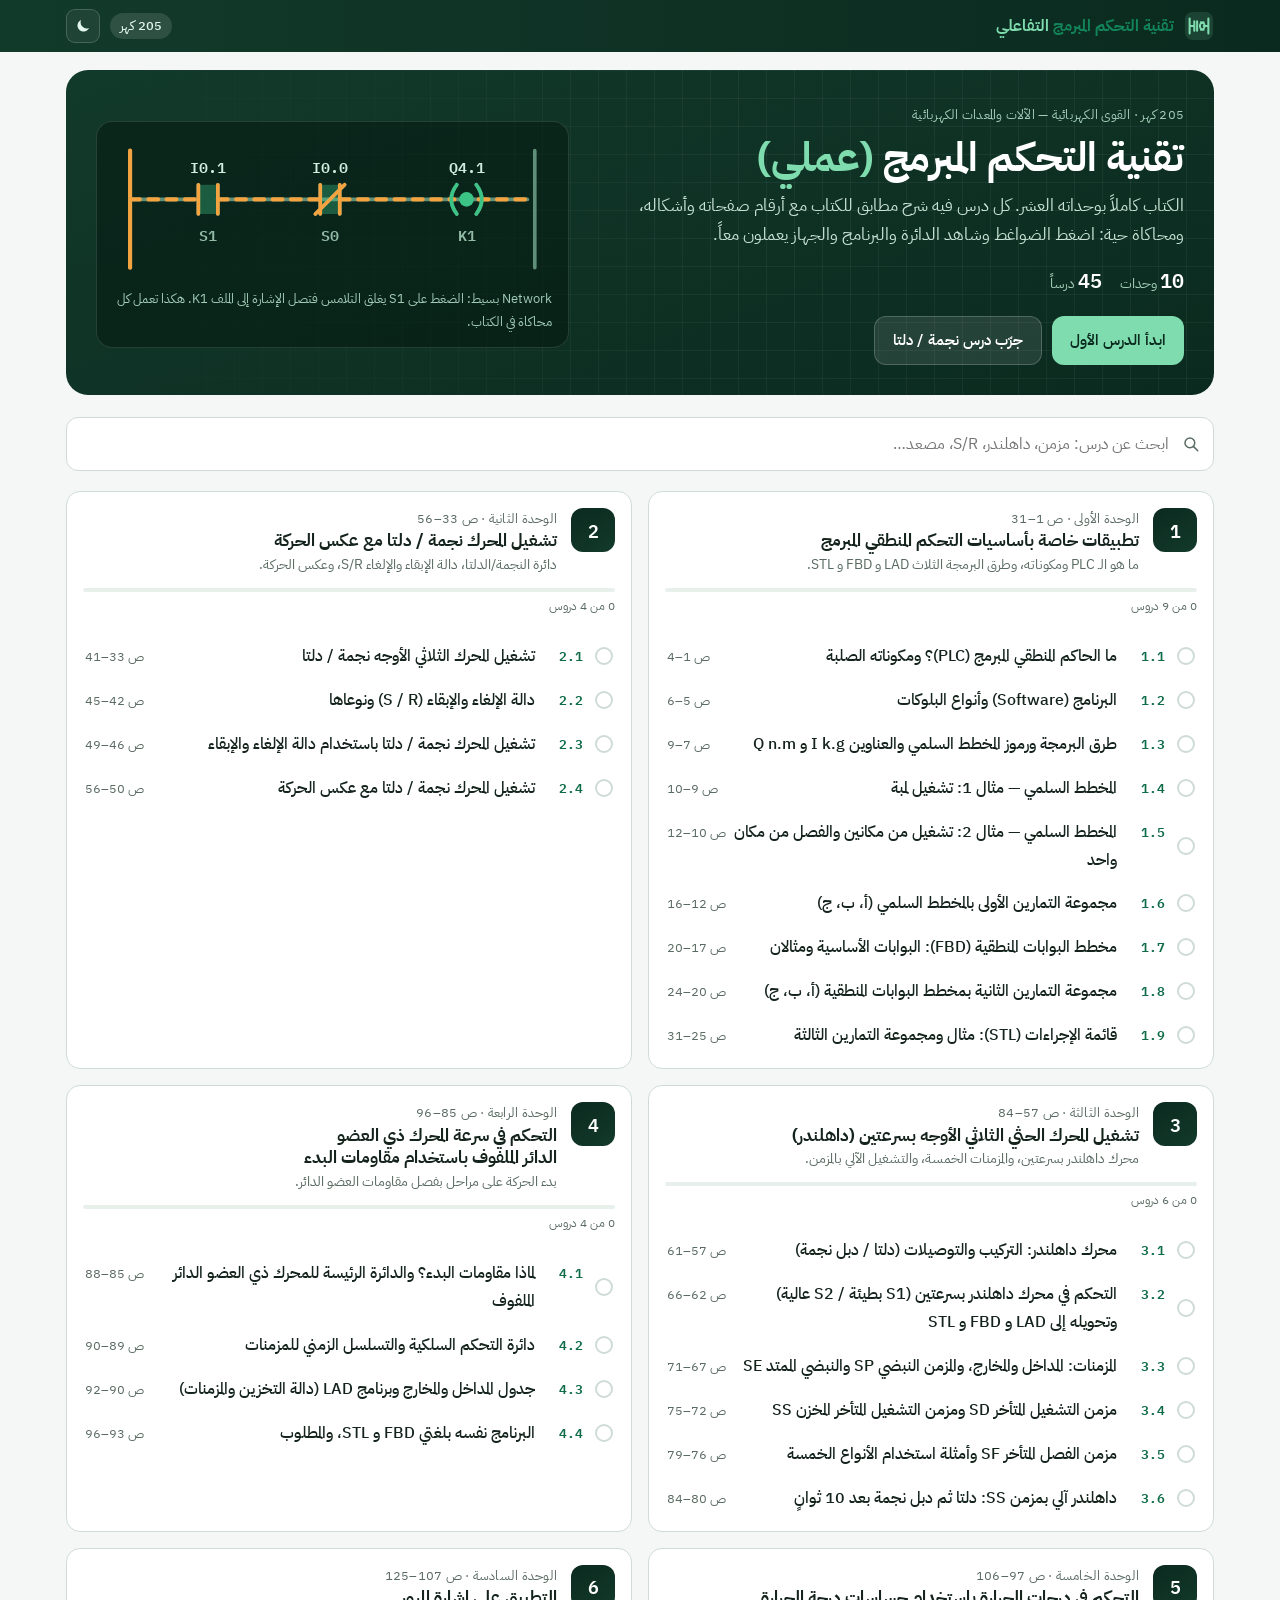
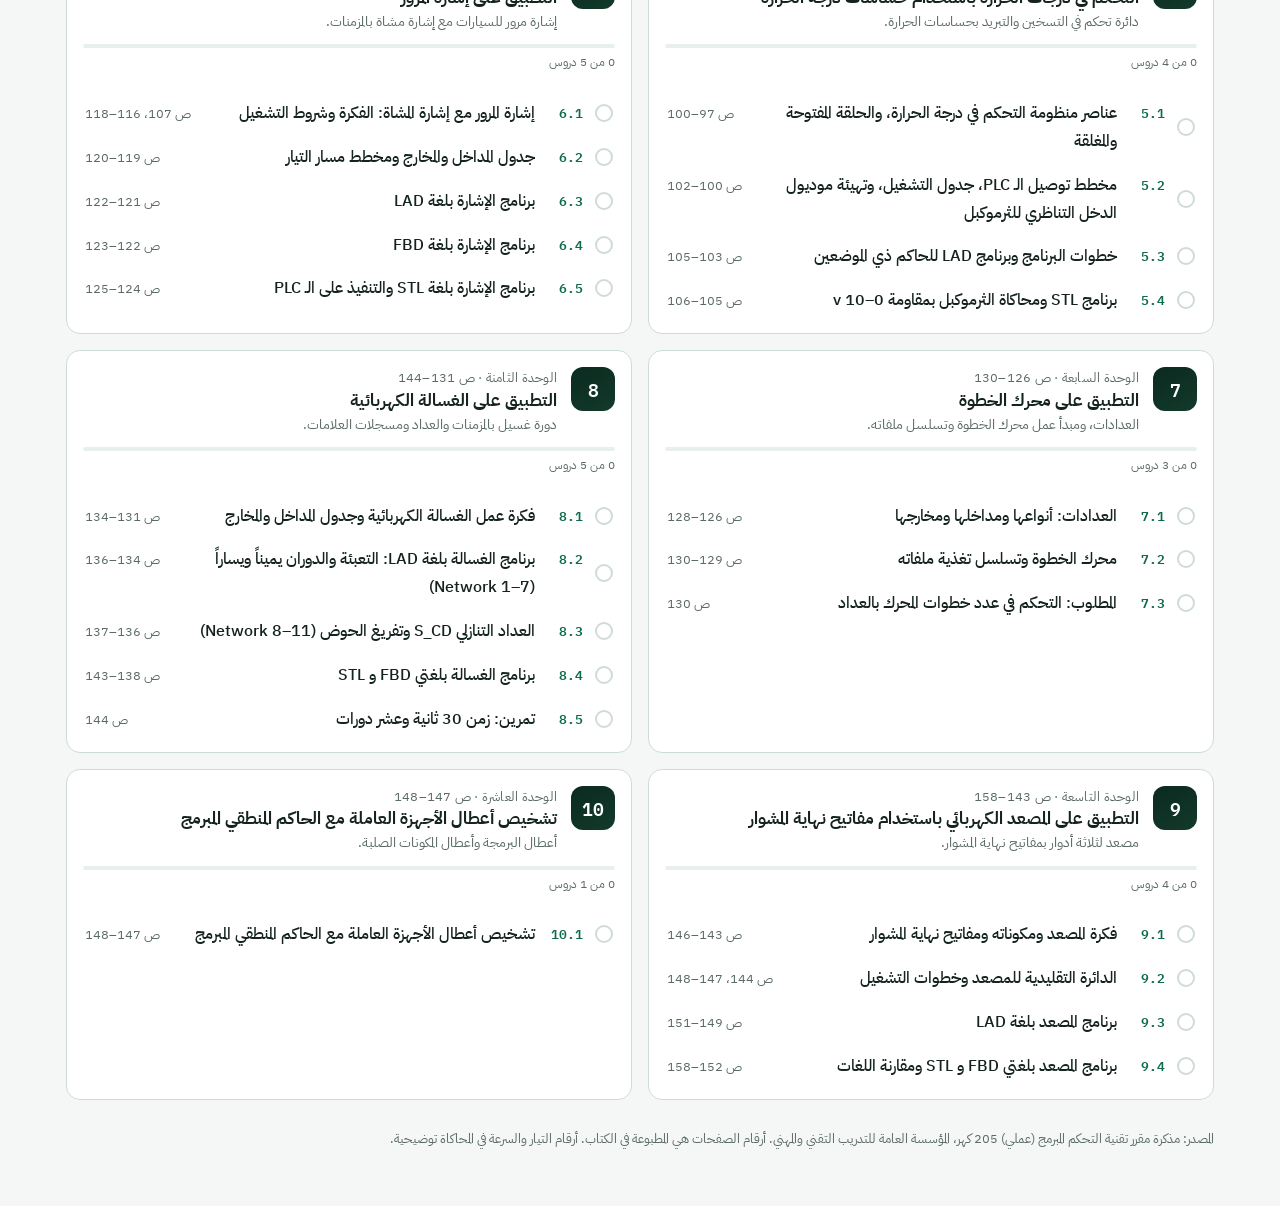
==== index.html @ 44cea525 "الكتاب التفاعلي لمقرر تقنية التحكم المبرمج 205 كهر Co-Authored-By: Claude Opus 5.5 <noreply@anthropi" ====
<!DOCTYPE html>
<html lang="ar" dir="rtl">
<head>
<meta charset="utf-8">
<meta name="viewport" content="width=device-width, initial-scale=1, viewport-fit=cover">
<title>التحكم المبرمج التفاعلي</title>
<meta name="theme-color" content="#123A2B">
<meta name="description" content="الكتاب التفاعلي لمقرر تقنية التحكم المبرمج (عملي) 205 كهر: شرح مطابق للكتاب ومحاكاة حية لكل درس.">
<meta name="apple-mobile-web-app-capable" content="yes">
<meta name="mobile-web-app-capable" content="yes">
<meta name="apple-mobile-web-app-status-bar-style" content="black-translucent">
<meta name="apple-mobile-web-app-title" content="التحكم المبرمج">
<link rel="manifest" href="manifest.webmanifest">
<link rel="icon" href="icons/icon-192.png">
<link rel="apple-touch-icon" href="icons/apple-touch-icon.png">
<link rel="stylesheet" href="fonts.css">
<style>
/* Layout: an interactive textbook — index of units, then lesson pages with tabs (theory / lab / program / quiz) */
:root{
  --bg:#f4f7f5; --surface:#ffffff; --surface-2:#e8f0ec; --fg:#14231c; --muted:#5a6b62; --line:#cfdcd5;
  --blue:#12855A; --blue-ink:#0d6b47; --blue-soft:#dcf1e6; --head:#123A2B;
  --live:#d9801a; --live-soft:#fbe8cf; --on:#1d9460; --on-soft:#d7f0e3; --stop:#c8372d; --stop-soft:#f8dcd9;
  --wire:#a6b5be; --ink-dim:#c3ced5; --lamp-off:#dfe5e9;
  --font:"IBM Plex Sans Arabic",system-ui,"Segoe UI",Tahoma,sans-serif;
  --mono:"IBM Plex Mono",ui-monospace,Consolas,monospace;
}
@media (prefers-color-scheme: dark){:root:not([data-theme="light"]){
  --bg:#0c1511; --surface:#132019; --surface-2:#1a2b22; --fg:#e2ede7; --muted:#92a99c; --line:#283d32;
  --blue:#3dbb83; --blue-ink:#8adfb7; --blue-soft:#143528; --head:#173f2f;
  --live:#f3a33f; --live-soft:#3d2c14; --on:#3cc486; --on-soft:#143527; --stop:#f0645a; --stop-soft:#3e1d1b;
  --wire:#4c616d; --ink-dim:#33464f; --lamp-off:#2a3a43; color-scheme:dark}}
:root[data-theme="dark"]{
  --bg:#0c1511; --surface:#132019; --surface-2:#1a2b22; --fg:#e2ede7; --muted:#92a99c; --line:#283d32;
  --blue:#3dbb83; --blue-ink:#8adfb7; --blue-soft:#143528; --head:#173f2f;
  --live:#f3a33f; --live-soft:#3d2c14; --on:#3cc486; --on-soft:#143527; --stop:#f0645a; --stop-soft:#3e1d1b;
  --wire:#4c616d; --ink-dim:#33464f; --lamp-off:#2a3a43; color-scheme:dark}
*{box-sizing:border-box}
html,body{margin:0}
body{background:var(--bg);color:var(--fg);font-family:var(--font);font-size:15.5px;line-height:1.8;direction:rtl;
  padding-top:env(safe-area-inset-top,0px);padding-bottom:env(safe-area-inset-bottom,0px)}
body::before{content:"";position:fixed;inset:0 0 auto;height:env(safe-area-inset-top,0px);z-index:40;background:var(--surface)}
a{color:var(--blue-ink)}
.mono,code{font-family:var(--mono);font-size:.92em;direction:ltr;unicode-bidi:isolate}
.ltr{direction:ltr;unicode-bidi:isolate;display:inline-block}
h1,h2,h3{text-wrap:balance;line-height:1.35;margin:0}
p{margin:0}
.topbar{background:var(--surface);border-bottom:1px solid var(--line)}
.topbar .in{max-width:1180px;margin:0 auto;padding:10px max(16px,env(safe-area-inset-right,0px)) 10px max(16px,env(safe-area-inset-left,0px));display:flex;align-items:center;justify-content:space-between;gap:12px}
.brand{font-weight:700;text-decoration:none;color:var(--fg);font-size:16px}
.brand span{color:var(--blue)}
.topbar .tag{font-size:12.5px;padding:2px 10px;border-radius:999px;background:var(--blue-soft);color:var(--blue-ink);font-weight:500}
#view{max-width:1180px;margin:0 auto;padding-block:18px 56px;padding-left:max(16px,env(safe-area-inset-left,0px));padding-right:max(16px,env(safe-area-inset-right,0px))}
.eyebrow{font-size:12.5px;color:var(--muted);letter-spacing:.02em}
.lead{font-size:16.5px;max-width:72ch;color:var(--muted);margin-top:6px}
.src{font-size:12.5px;color:var(--muted);margin-top:28px}

/* home */
.home-hero{padding-block:18px 8px}
.home-hero h1{font-size:clamp(26px,4vw,40px);font-weight:700;margin-top:4px}
.home-hero h1 span{color:var(--blue)}
.home-stats{display:flex;gap:18px;margin-top:12px;color:var(--muted);font-size:14px}
.home-stats b{font-family:var(--mono);font-size:20px;color:var(--fg)}
.units{display:grid;grid-template-columns:repeat(2,minmax(0,1fr));gap:16px;margin-top:20px}
@media (max-width:860px){.units{grid-template-columns:1fr}}
.unit{background:var(--surface);border:1px solid var(--line);border-radius:14px;padding:16px;min-width:0}
.unit header{display:flex;gap:14px;align-items:flex-start}
.unum{flex:none;width:42px;height:42px;border-radius:10px;background:var(--head);color:#fff;display:grid;place-items:center;font-family:var(--mono);font-weight:600;font-size:18px}
.unit h2{font-size:17px}
.unit header p{font-size:13.5px;color:var(--muted)}
.lessons{list-style:none;margin:12px 0 0;padding:0;display:flex;flex-direction:column;gap:2px}
.lessons a{display:grid;grid-template-columns:46px 1fr auto;gap:8px;align-items:baseline;padding:7px 10px;border-radius:9px;text-decoration:none;color:var(--fg)}
.lessons a:hover,.lessons a:focus-visible{background:var(--blue-soft);outline:none}
.lessons .ln{font-family:var(--mono);font-size:13px;color:var(--blue-ink);font-weight:600}
.lessons .lt{font-weight:500}
.lessons .lp{font-size:12.5px;color:var(--muted);white-space:nowrap}

/* lesson */
.crumbs{font-size:13px;color:var(--muted)}
.crumbs a{text-decoration:none}
.lesson-head{margin-top:6px}
.lesson-head h1{font-size:clamp(22px,3vw,30px);font-weight:700}
.ltabs{position:sticky;top:env(safe-area-inset-top,0px);z-index:20;background:var(--bg);border-bottom:1px solid var(--line);display:flex;gap:4px;overflow-x:auto;scrollbar-width:none;margin-top:14px}
.ltabs button{font:inherit;font-size:15px;font-weight:600;color:var(--muted);background:none;border:0;border-bottom:3px solid transparent;padding:10px 12px 8px;cursor:pointer;white-space:nowrap}
.ltabs button[aria-selected="true"]{color:var(--blue-ink);border-bottom-color:var(--blue)}
.ltabs button:focus-visible{outline:2px solid var(--blue);outline-offset:-2px}
.ltabs .n{display:inline-grid;place-items:center;width:20px;height:20px;border-radius:50%;background:var(--surface-2);font-size:12px;margin-inline-end:6px}
.ltabs button[aria-selected="true"] .n{background:var(--blue);color:#fff}
#tab-body{padding-top:16px}
.pager{display:grid;grid-template-columns:1fr 1fr;gap:12px;margin-top:28px}
.pg{display:block;border:1px solid var(--line);border-radius:12px;padding:10px 14px;text-decoration:none;color:var(--fg);background:var(--surface);font-weight:600;font-size:14.5px}
.pg small{display:block;color:var(--muted);font-weight:400;font-size:12px}
.pg.next{text-align:left}

/* theory */
.theory{max-width:900px}
.th{font-size:19px;margin-top:22px;margin-bottom:6px}
.ref{font-size:12px;font-weight:600;color:var(--blue-ink);background:var(--blue-soft);padding:1px 8px;border-radius:999px;white-space:nowrap;vertical-align:middle;font-family:var(--font)}
.prose{max-width:72ch}
.prose p{margin-top:8px}
.prose ul,.prose ol{margin:8px 0;padding-inline-start:22px}
.prose li{margin:3px 0}
.fig{margin:14px 0;background:var(--surface);border:1px solid var(--line);border-radius:12px;padding:12px}
.fig figcaption{font-size:13.5px;color:var(--muted);margin-top:8px}
.fig figcaption b{color:var(--fg)}
.widget{margin:14px 0}
.callout{border-inline-start:4px solid var(--blue);background:var(--blue-soft);padding:10px 14px;border-radius:8px;font-size:14.5px;margin-top:12px}
.callout.err{border-inline-start-color:var(--live);background:var(--live-soft)}

/* strip */
.strip{position:sticky;top:calc(env(safe-area-inset-top,0px) + 47px);z-index:15;background:color-mix(in srgb,var(--bg) 90%,transparent);backdrop-filter:blur(8px);border-bottom:1px solid var(--line);margin-inline:-4px}
.wrap-in{display:flex;flex-wrap:wrap;align-items:center;gap:10px 18px;padding:10px 4px}
.pbs{display:flex;gap:10px;align-items:flex-start;flex-wrap:wrap}
.pb{display:flex;flex-direction:column;align-items:center;gap:3px;background:none;border:0;padding:0;font:inherit;cursor:pointer;color:var(--fg);touch-action:none;user-select:none;-webkit-user-select:none}
.pb .cap{width:46px;height:46px;border-radius:50%;display:grid;place-items:center;font-family:var(--mono);font-weight:600;font-size:12.5px;color:#fff;
  box-shadow:0 0 0 4px var(--surface-2),0 0 0 5px var(--line),0 4px 0 rgba(0,0,0,.25);transition:transform .06s,box-shadow .06s}
.pb.red .cap{background:#c8372d}.pb.green .cap{background:#1d8a57}.pb.black .cap{background:#2a3439}.pb.blue .cap{background:#12855A}.pb.yellow .cap{background:#c99512}
.pb.down .cap{transform:translateY(3px);box-shadow:0 0 0 4px var(--surface-2),0 0 0 5px var(--line),0 1px 0 rgba(0,0,0,.25)}
.pb small{font-size:11.5px;color:var(--muted);line-height:1.3;white-space:nowrap}
.pb:focus-visible .cap{outline:3px solid var(--blue);outline-offset:4px}
.sw{display:flex;flex-direction:column;align-items:center;gap:2px;background:none;border:0;font:inherit;cursor:pointer;color:var(--fg);padding:0}
.sw .knob{width:44px;height:24px;border-radius:999px;background:var(--ink-dim);position:relative;transition:background .15s}
.sw .knob::after{content:"";position:absolute;top:3px;right:3px;width:18px;height:18px;border-radius:50%;background:#fff;transition:right .15s}
.sw[aria-pressed="true"] .knob{background:var(--on)}
.sw[aria-pressed="true"] .knob::after{right:23px}
.sw b{font-family:var(--mono);font-size:12px}.sw small{font-size:11px;color:var(--muted);white-space:nowrap}
.btn{font:inherit;font-size:13px;font-weight:600;border-radius:8px;border:1px solid var(--line);background:var(--surface);color:var(--fg);padding:5px 12px;cursor:pointer}
.btn:hover{border-color:var(--blue)}
.btn:focus-visible,.sw:focus-visible{outline:2px solid var(--blue);outline-offset:2px}
.btn.warn{color:var(--stop);border-color:color-mix(in srgb,var(--stop) 45%,var(--line))}
.btn.warn[aria-pressed="true"]{background:var(--stop-soft)}
.btn.primary{background:var(--blue);border-color:var(--blue);color:#fff}
.lamps{display:flex;gap:10px;flex-wrap:wrap}
.lamp{display:flex;flex-direction:column;align-items:center;font-size:11px;color:var(--muted);gap:1px;line-height:1.25}
.lamp i{width:18px;height:18px;border-radius:50%;background:var(--ink-dim);border:2px solid var(--line)}
.lamp.on i{background:var(--on);border-color:var(--on);box-shadow:0 0 10px var(--on)}
.lamp b{font-family:var(--mono);font-size:12px;color:var(--fg)}
.reads{display:flex;gap:16px;flex-wrap:wrap;margin-inline-start:auto}
.read{display:flex;flex-direction:column;line-height:1.25}
.read span{font-size:11.5px;color:var(--muted)}
.read b{font-family:var(--mono);font-size:16px;font-variant-numeric:tabular-nums;direction:ltr;unicode-bidi:isolate}
.mode-chip{font-style:normal;font-size:13px;font-weight:700;padding:2px 10px;border-radius:999px;background:var(--surface-2);color:var(--muted)}
.mode-chip.star,.mode-chip.slow,.mode-chip.warn{background:var(--live-soft);color:var(--live)}
.mode-chip.delta,.mode-chip.run,.mode-chip.fast{background:var(--on-soft);color:var(--on)}
.mode-chip.trip,.mode-chip.rev{background:var(--stop-soft);color:var(--stop)}

/* panels */
.grid{display:grid;gap:16px;grid-template-columns:repeat(12,minmax(0,1fr));margin-top:4px}
.panel{background:var(--surface);border:1px solid var(--line);border-radius:14px;padding:16px;min-width:0}
.panel h2{font-size:17px;font-weight:700;display:flex;align-items:baseline;gap:10px;flex-wrap:wrap}
.panel h2 small{font-size:12.5px;font-weight:500;color:var(--muted)}
h3.sm{font-size:15px;margin-top:12px}
.sub{color:var(--muted);font-size:14px;margin-top:2px}
.c12{grid-column:span 12}.c7{grid-column:span 7}.c5{grid-column:span 5}.c6{grid-column:span 6}.c8{grid-column:span 8}.c4{grid-column:span 4}
@media (max-width:900px){.c7,.c5,.c6,.c8,.c4{grid-column:span 12}}
.svgbox{overflow-x:auto;margin-top:10px;direction:ltr}
.svgbox svg{display:block;width:100%;height:auto}
.svgbox.fixed svg{min-width:560px}
.ctrlbox svg{max-width:720px;margin-inline:auto}
.legend{display:flex;gap:14px;flex-wrap:wrap;font-size:12.5px;color:var(--muted);margin-top:8px}
.legend i{display:inline-block;width:18px;height:3px;border-radius:2px;vertical-align:middle;margin-inline-end:5px}
.variant{display:flex;flex-wrap:wrap;gap:8px 12px;align-items:center;margin-bottom:12px}
.variant>span{font-weight:600;font-size:14px}
.variant .callout{flex-basis:100%;margin-top:0}
.variant .sub{flex-basis:100%}

/* svg */
.w{stroke:var(--wire);stroke-width:2;fill:none;stroke-linecap:round;stroke-linejoin:round}
.w.live{stroke:var(--live);stroke-width:2.6}
.w.flow{stroke:var(--live);stroke-width:2.8;stroke-dasharray:7 6;animation:flow .6s linear infinite}
@keyframes flow{to{stroke-dashoffset:-13}}
@media (prefers-reduced-motion:reduce){.w.flow{animation:none}}
.sym{stroke:var(--fg);stroke-width:2;fill:none;stroke-linecap:round}
.sym.dim{stroke:var(--wire)}
.sym.hot{stroke:var(--live)}
.txt{fill:var(--fg);font-family:var(--mono);font-size:12px;font-weight:600;direction:ltr;unicode-bidi:bidi-override}
.txt.m{fill:var(--muted);font-weight:500;font-size:11px}
.txt.b{fill:var(--blue-ink)}
.txt.ar{font-family:var(--font);unicode-bidi:normal;direction:rtl}
.dot{fill:var(--fg)}
.coil{fill:var(--surface);stroke:var(--fg);stroke-width:2}
.coil.on{fill:var(--on-soft);stroke:var(--on)}
.coil.lamp-on{fill:#ffd36b;stroke:#c99512}
.mech{stroke:var(--muted);stroke-width:1.2;stroke-dasharray:3 3;fill:none}
.stator-dot{fill:var(--wire)}
.lad-txt{direction:ltr;unicode-bidi:bidi-override;fill:var(--fg);font-family:var(--mono);font-size:12px;font-weight:600}
.lad-val{font-family:var(--mono);font-size:10px;font-weight:600;direction:ltr;unicode-bidi:bidi-override}
.cpass{fill:var(--on-soft)}
.fbox{fill:var(--surface-2);stroke:var(--fg);stroke-width:1.6}
svg{direction:ltr}

/* motor */
.motor-row{display:grid;grid-template-columns:150px minmax(0,1fr);gap:14px;align-items:center;margin-top:10px}
@media (max-width:480px){.motor-row{grid-template-columns:1fr}}
.nameplate{font-family:var(--mono);font-size:11px;border:1px solid var(--line);border-radius:6px;padding:6px 8px;color:var(--muted);line-height:1.6;direction:ltr;text-align:left;background:var(--surface-2);margin-top:6px}
.chart{position:relative;height:180px;margin-top:8px}
.chart canvas{position:absolute;inset:0;width:100%;height:100%}
.plant-view{margin-top:10px}

/* steps */
.steps{list-style:none;margin:10px 0 0;padding:0;display:flex;flex-direction:column;gap:6px}
.steps li{display:grid;grid-template-columns:26px minmax(0,1fr);gap:10px;padding:8px 10px;border-radius:10px;border:1px solid transparent;color:var(--muted)}
.steps li .k{width:24px;height:24px;border-radius:50%;display:grid;place-items:center;font-size:12px;font-weight:700;background:var(--surface-2);color:var(--muted)}
.steps li.done .k{background:var(--on);color:#fff}
.steps li.cur{border-color:var(--blue);background:var(--blue-soft);color:var(--fg)}
.steps li.cur .k{background:var(--blue);color:#fff}
.steps li h4{margin:0;font-size:14.5px;color:inherit}
.steps li p{font-size:13.8px;display:none;margin-top:2px}
.steps li.cur p{display:block}
.steps .act{margin-top:8px;display:flex;gap:8px;align-items:center;flex-wrap:wrap}
.hint{font-size:12.5px;color:var(--blue-ink);font-weight:600}

/* tables / misc */
.seg{display:inline-flex;border:1px solid var(--line);border-radius:10px;overflow:hidden}
.seg button{font:inherit;font-size:14px;font-weight:600;border:0;background:var(--surface);color:var(--muted);padding:6px 14px;cursor:pointer}
.seg button[aria-pressed="true"]{background:var(--blue);color:#fff}
.seg button:focus-visible{outline:2px solid var(--blue);outline-offset:-2px}
.tablebox{overflow-x:auto}
table.io,table.tt{width:100%;border-collapse:collapse;font-size:14px;margin-top:10px}
table.io th,table.tt th{background:var(--head);color:#fff;font-weight:600;text-align:right;padding:8px 10px}
table.io td,table.tt td{padding:7px 10px;border-bottom:1px solid var(--line)}
table.tt td,table.tt th{text-align:center}
table.io td.mono{text-align:left}
table.io tr.hi td{background:var(--live-soft)}
.bit{font-family:var(--mono);font-weight:600;display:inline-block;min-width:22px;text-align:center;border-radius:5px;padding:0 5px;background:var(--surface-2);color:var(--muted)}
.bit.one{background:var(--on);color:#fff}
.viewseg{display:flex;gap:8px;align-items:center;flex-wrap:wrap;justify-content:space-between}
.scan{display:flex;gap:6px;flex-wrap:wrap;margin-top:12px;direction:ltr}
.scan .ph{font-family:var(--mono);font-size:12px;font-weight:600;padding:4px 9px;border-radius:8px;background:var(--surface-2);color:var(--muted);border:1px solid var(--line)}
.scan .ph.cur{background:var(--blue);color:#fff;border-color:var(--blue)}
.scan .arr{color:var(--muted);align-self:center}
.scan .loop{font-family:var(--font);font-size:12px}
.net{border:1px solid var(--line);border-radius:12px;padding:12px 14px;margin-top:12px;background:var(--surface)}
.net.cur{border-color:var(--blue);box-shadow:0 0 0 2px var(--blue-soft)}
.net header{display:flex;justify-content:space-between;align-items:baseline;gap:10px;flex-wrap:wrap}
.net header h3{font-size:15px}
.net .read-as{font-size:14px;color:var(--muted);margin-top:4px}
.stl{font-family:var(--mono);font-size:13.5px;direction:ltr;text-align:left;margin-top:8px;border-collapse:collapse}
.stl td{padding:1px 14px 1px 0}
.stl td.r{color:var(--muted)}
.toggle{display:flex;align-items:center;gap:8px;font-size:13.5px;cursor:pointer;margin-top:14px}
.toggle input{width:18px;height:18px;accent-color:var(--blue)}
.quiz{display:flex;flex-direction:column;gap:14px;margin-top:14px}
.qtitle{font-size:20px}
.qq{background:var(--surface);border:1px solid var(--line);border-radius:14px;padding:14px 16px}
.qq h3{font-size:15.5px;font-weight:600}
.opts{display:grid;grid-template-columns:1fr 1fr;gap:8px;margin-top:10px}
@media (max-width:620px){.opts{grid-template-columns:1fr}}
.opt{font:inherit;font-size:14.5px;text-align:right;border:1px solid var(--line);background:var(--surface);color:var(--fg);border-radius:10px;padding:8px 12px;cursor:pointer}
.opt:hover:not(:disabled){border-color:var(--blue)}
.opt.right{background:var(--on-soft);border-color:var(--on)}
.opt.wrong{background:var(--stop-soft);border-color:var(--stop)}
.fb{margin-top:8px;font-size:14px;display:none}
.fb.show{display:block}
.fb b.ok{color:var(--on)}.fb b.no{color:var(--stop)}
.score{font-family:var(--mono);font-weight:600;font-size:15px;color:var(--blue-ink)}
.facts{display:grid;grid-template-columns:repeat(auto-fit,minmax(150px,1fr));gap:10px;margin-top:12px}
.fact{background:var(--surface-2);border-radius:10px;padding:8px 10px}
.fact span{font-size:12px;color:var(--muted);display:block}
.fact b{font-family:var(--mono);font-size:18px;direction:ltr;unicode-bidi:isolate;display:inline-block}
.cards{display:grid;grid-template-columns:repeat(auto-fit,minmax(220px,1fr));gap:12px;margin-top:12px}
.card{background:var(--surface);border:1px solid var(--line);border-radius:12px;padding:14px}
.card h3{font-size:15.5px;margin-bottom:4px}
.card p{font-size:14px;color:var(--muted)}

/* ===== visual refresh ===== */
:root{--hero1:#123A2B;--hero2:#0B2A1F;--accent2:#e7a33a}
:root[data-theme="dark"]{--hero1:#0d2a1f;--hero2:#071a13}
@media (prefers-color-scheme: dark){:root:not([data-theme="light"]){--hero1:#0d2a1f;--hero2:#071a13}}
body::before{background:var(--hero1)}
.topbar{background:linear-gradient(90deg,var(--hero1),var(--hero2));border-bottom:0;color:#fff;position:sticky;top:env(safe-area-inset-top,0px);z-index:30}
.topbar .in{padding-block:9px}
.brand{color:#fff;display:flex;align-items:center;gap:10px}
.brand em{font-style:normal;color:#7fdcae}
.logo{width:30px;height:30px;color:#7fdcae;flex:none}
.top-actions{display:flex;align-items:center;gap:10px}
.topbar .tag{background:rgba(255,255,255,.12);color:#e2f6ec}
.iconbtn{width:34px;height:34px;border-radius:9px;border:1px solid rgba(255,255,255,.18);background:rgba(255,255,255,.06);color:#e2f6ec;display:grid;place-items:center;cursor:pointer}
.iconbtn svg{width:18px;height:18px}
.iconbtn:focus-visible{outline:2px solid #7fdcae;outline-offset:2px}
.ltabs{top:calc(env(safe-area-inset-top,0px) + 52px)}
.strip{top:calc(env(safe-area-inset-top,0px) + 99px)}
/* home hero */
.home-hero{position:relative;margin:0;padding:34px 30px 30px;
  background:linear-gradient(160deg,var(--hero1) 0%,var(--hero2) 100%);color:#e9f5ef;overflow:hidden;border-radius:22px}
.home-hero::after{content:"";position:absolute;inset:0;background-image:linear-gradient(rgba(255,255,255,.05) 1px,transparent 1px),linear-gradient(90deg,rgba(255,255,255,.05) 1px,transparent 1px);background-size:28px 28px;pointer-events:none;mask-image:linear-gradient(90deg,transparent,#000 60%)}
.hero-grid{position:relative;z-index:1;display:grid;grid-template-columns:minmax(0,1.25fr) minmax(0,1fr);gap:24px;align-items:center;max-width:1180px;margin:0 auto}
@media (max-width:820px){.hero-grid{grid-template-columns:1fr}.hero-rung{display:none}}
.home-hero .eyebrow{color:#a3cdb8}
.home-hero h1{color:#fff}
.home-hero h1 span{color:#7fdcae}
.home-hero .lead{color:#c8e3d5}
.home-stats{color:#a3cdb8}
.home-stats b{color:#fff}
.hero-actions{display:flex;gap:10px;flex-wrap:wrap;margin-top:18px}
.cta{display:inline-flex;align-items:center;gap:8px;font:inherit;font-weight:600;font-size:15px;padding:10px 18px;border-radius:12px;text-decoration:none;border:0;cursor:pointer}
.cta.pri{background:#7fdcae;color:#0b2a1f}
.cta.sec{background:rgba(255,255,255,.1);color:#fff;border:1px solid rgba(255,255,255,.2)}
.cta small{font-weight:400;opacity:.8}
.hero-rung{background:rgba(4,18,12,.45);border:1px solid rgba(255,255,255,.12);border-radius:16px;padding:14px 16px}
.hero-rung svg{display:block;width:100%;height:auto}
.hero-rung p{font-size:12.5px;color:#a3cdb8;margin-top:6px}
.search{position:relative;margin-top:22px}
.search input{width:100%;font:inherit;font-size:15.5px;padding:12px 44px 12px 14px;border-radius:12px;border:1px solid var(--line);background:var(--surface);color:var(--fg)}
.search input:focus{outline:2px solid var(--blue);outline-offset:0}
.search svg{position:absolute;right:14px;top:50%;transform:translateY(-50%);width:18px;height:18px;color:var(--muted)}
.unit{padding:0;overflow:hidden;display:flex;flex-direction:column;transition:box-shadow .15s}
.unit:hover{box-shadow:0 6px 24px rgba(18,58,43,.10)}
.unit header{padding:16px 16px 10px}
.unum{background:linear-gradient(150deg,var(--hero2),var(--hero1));border-radius:12px;width:44px;height:44px}
.uprog{height:4px;background:var(--surface-2);margin:0 16px;border-radius:99px;overflow:hidden}
.uprog i{display:block;height:100%;background:var(--on);border-radius:99px}
.uprog-t{font-size:12px;color:var(--muted);margin:4px 16px 0}
.lessons{padding:6px 8px 12px}
.lessons a{grid-template-columns:22px 40px minmax(0,1fr) auto}
.lessons .vk{width:18px;height:18px;border-radius:50%;border:2px solid var(--line);display:inline-block;align-self:center}
.lessons a.seen .vk{background:var(--on);border-color:var(--on);box-shadow:inset 0 0 0 3px var(--surface)}
.nores{color:var(--muted);text-align:center;padding:30px}
/* lesson head band */
.lesson-head{background:var(--surface);border:1px solid var(--line);border-radius:16px;padding:18px 20px;margin-top:10px;position:relative;overflow:hidden}
.lesson-head::before{content:"";position:absolute;inset:0 0 auto auto;width:6px;height:100%;background:linear-gradient(var(--blue),var(--on))}
.ltabs{background:color-mix(in srgb,var(--bg) 92%,transparent);backdrop-filter:blur(8px)}
.ltabs button[aria-selected="true"]{color:var(--blue-ink)}
.panel{border-radius:16px;box-shadow:0 1px 0 rgba(0,0,0,.02)}
.panel h2::before{content:"";width:8px;height:8px;border-radius:2px;background:var(--blue);display:inline-block;transform:translateY(-2px)}
.th{display:flex;align-items:baseline;gap:10px;flex-wrap:wrap;padding-bottom:6px;border-bottom:1px solid var(--line)}
.fig{border-radius:14px}
.pg{transition:border-color .15s}
.pg:hover{border-color:var(--blue)}
/* phone: compact strip in one scrolling row */
@media (max-width:620px){
  .wrap-in{flex-wrap:nowrap;overflow-x:auto;gap:12px;padding-block:8px;scrollbar-width:none}
  .wrap-in>*{flex:none}
  .pb .cap{width:42px;height:42px}
  .reads{margin-inline-start:0}
  .lesson-head{padding:14px 16px}
  .home-hero{margin:-18px calc(-1*max(16px,env(safe-area-inset-left,0px))) 0;padding:28px max(16px,env(safe-area-inset-left,0px)) 26px;border-radius:0 0 16px 16px}
}
</style>
</head>
<body>
<div class="topbar"><div class="in"><a class="brand" href="#home"><svg class="logo" viewBox="0 0 32 32" aria-hidden="true"><rect x="1" y="1" width="30" height="30" rx="8" fill="currentColor" opacity=".14"/><path d="M6 8v16M26 8v16M6 16h5M21 16h5M11 11v10M14 11v10M18 12a4 4 0 0 1 0 8M21 12a4 4 0 0 0 0 8" stroke="currentColor" stroke-width="2.2" fill="none" stroke-linecap="round"/></svg><span>تقنية التحكم المبرمج <em>التفاعلي</em></span></a>
<div class="top-actions"><span class="tag">205 كهر</span><button class="iconbtn" id="themeBtn" aria-label="تبديل الوضع الليلي" title="الوضع الليلي"><svg viewBox="0 0 24 24" aria-hidden="true"><path d="M20 14.5A8 8 0 0 1 9.5 4a8 8 0 1 0 10.5 10.5z" fill="currentColor"/></svg></button></div></div></div>
<main id="view"></main>
<script src="engine.js"></script>
<script src="app.js"></script>
<script src="units.js"></script>
<script src="lessons/u1.js"></script>
<script src="lessons/u2.js"></script>
<script src="lessons/u3.js"></script>
<script src="lessons/u4.js"></script>
<script src="lessons/u5.js"></script>
<script src="lessons/u6.js"></script>
<script src="lessons/u7.js"></script>
<script src="lessons/u8.js"></script>
<script src="lessons/u9.js"></script>
<script src="lessons/u10.js"></script>
<script>PLCBOOK.start();
(function(){const root=document.documentElement;let t=null;try{t=localStorage.getItem('plcbook-theme')}catch(e){}
 if(t)root.setAttribute('data-theme',t);
 document.getElementById('themeBtn').addEventListener('click',()=>{const dark=root.getAttribute('data-theme')?root.getAttribute('data-theme')==='dark':matchMedia('(prefers-color-scheme: dark)').matches;
  const n=dark?'light':'dark';root.setAttribute('data-theme',n);try{localStorage.setItem('plcbook-theme',n)}catch(e){}});
 if('serviceWorker' in navigator&&location.protocol==='https:'&&!/claude/.test(location.hostname)){try{navigator.serviceWorker.register('sw.js').catch(()=>{})}catch(e){}}
})();</script>
</body>
</html>
---- fonts.css ----
@font-face{font-family:'IBM Plex Sans Arabic';font-style:normal;font-weight:400;font-display:swap;src:url(fonts/plex-ar-400.woff2) format('woff2');unicode-range:U+0600-06FF,U+0750-077F,U+0870-088E,U+0890-0891,U+0898-08E1,U+08E3-08FF,U+200C-200E,U+2010-2011,U+204F,U+2E41,U+FB50-FDFF,U+FE70-FE74,U+FE76-FEFC}
@font-face{font-family:'IBM Plex Sans Arabic';font-style:normal;font-weight:400;font-display:swap;src:url(fonts/plex-la-400.woff2) format('woff2');unicode-range:U+0000-00FF,U+0131,U+0152-0153,U+02BB-02BC,U+02C6,U+02DA,U+02DC,U+0304,U+0308,U+0329,U+2000-206F,U+2074,U+20AC,U+2122,U+2191,U+2193,U+2212,U+2215,U+FEFF,U+FFFD}
@font-face{font-family:'IBM Plex Sans Arabic';font-style:normal;font-weight:500;font-display:swap;src:url(fonts/plex-ar-500.woff2) format('woff2');unicode-range:U+0600-06FF,U+0750-077F,U+0870-088E,U+0890-0891,U+0898-08E1,U+08E3-08FF,U+200C-200E,U+2010-2011,U+204F,U+2E41,U+FB50-FDFF,U+FE70-FE74,U+FE76-FEFC}
@font-face{font-family:'IBM Plex Sans Arabic';font-style:normal;font-weight:500;font-display:swap;src:url(fonts/plex-la-500.woff2) format('woff2');unicode-range:U+0000-00FF,U+0131,U+0152-0153,U+02BB-02BC,U+02C6,U+02DA,U+02DC,U+0304,U+0308,U+0329,U+2000-206F,U+2074,U+20AC,U+2122,U+2191,U+2193,U+2212,U+2215,U+FEFF,U+FFFD}
@font-face{font-family:'IBM Plex Sans Arabic';font-style:normal;font-weight:600;font-display:swap;src:url(fonts/plex-ar-600.woff2) format('woff2');unicode-range:U+0600-06FF,U+0750-077F,U+0870-088E,U+0890-0891,U+0898-08E1,U+08E3-08FF,U+200C-200E,U+2010-2011,U+204F,U+2E41,U+FB50-FDFF,U+FE70-FE74,U+FE76-FEFC}
@font-face{font-family:'IBM Plex Sans Arabic';font-style:normal;font-weight:600;font-display:swap;src:url(fonts/plex-la-600.woff2) format('woff2');unicode-range:U+0000-00FF,U+0131,U+0152-0153,U+02BB-02BC,U+02C6,U+02DA,U+02DC,U+0304,U+0308,U+0329,U+2000-206F,U+2074,U+20AC,U+2122,U+2191,U+2193,U+2212,U+2215,U+FEFF,U+FFFD}
@font-face{font-family:'IBM Plex Sans Arabic';font-style:normal;font-weight:700;font-display:swap;src:url(fonts/plex-ar-700.woff2) format('woff2');unicode-range:U+0600-06FF,U+0750-077F,U+0870-088E,U+0890-0891,U+0898-08E1,U+08E3-08FF,U+200C-200E,U+2010-2011,U+204F,U+2E41,U+FB50-FDFF,U+FE70-FE74,U+FE76-FEFC}
@font-face{font-family:'IBM Plex Sans Arabic';font-style:normal;font-weight:700;font-display:swap;src:url(fonts/plex-la-700.woff2) format('woff2');unicode-range:U+0000-00FF,U+0131,U+0152-0153,U+02BB-02BC,U+02C6,U+02DA,U+02DC,U+0304,U+0308,U+0329,U+2000-206F,U+2074,U+20AC,U+2122,U+2191,U+2193,U+2212,U+2215,U+FEFF,U+FFFD}
@font-face{font-family:'IBM Plex Mono';font-style:normal;font-weight:500;font-display:swap;src:url(fonts/mono-500.woff2) format('woff2')}
@font-face{font-family:'IBM Plex Mono';font-style:normal;font-weight:600;font-display:swap;src:url(fonts/mono-600.woff2) format('woff2')}
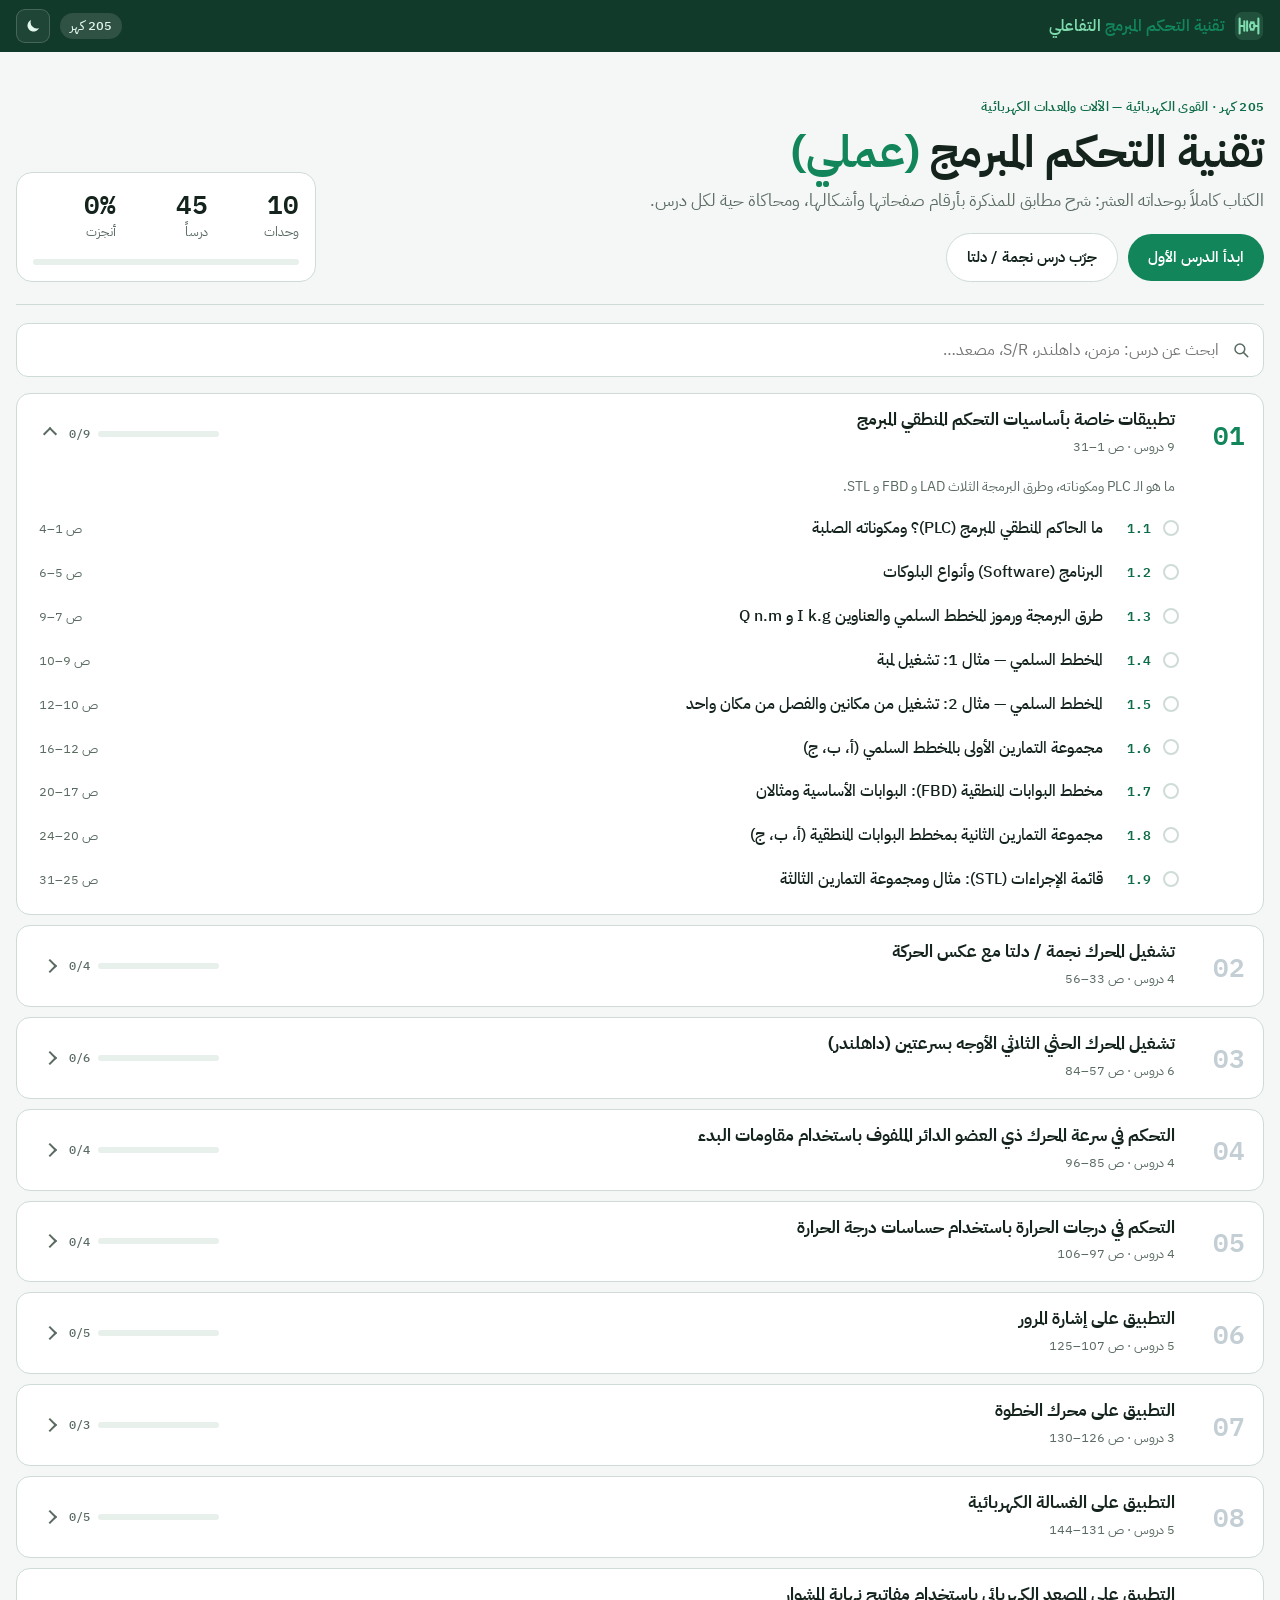
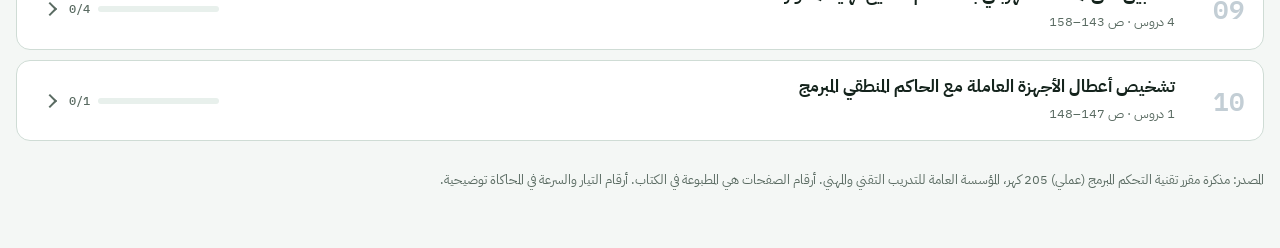
==== commit 2cb32aa5: "تصميم جديد: فهرس هادئ، قائمة دروس جانبية، لوحة تشغيل صناعية، شريط سفلي وأزرار عائمة للجوال Co-Author" ====
--- a/index.html
+++ b/index.html
@@ -262,14 +262,14 @@
 .card h3{font-size:15.5px;margin-bottom:4px}
 .card p{font-size:14px;color:var(--muted)}
 
-/* ===== visual refresh ===== */
-:root{--hero1:#123A2B;--hero2:#0B2A1F;--accent2:#e7a33a}
-:root[data-theme="dark"]{--hero1:#0d2a1f;--hero2:#071a13}
-@media (prefers-color-scheme: dark){:root:not([data-theme="light"]){--hero1:#0d2a1f;--hero2:#071a13}}
+/* ===== design v3: calm book + industrial console + phone dock ===== */
+:root{--hero1:#123A2B;--hero2:#0B2A1F;--con1:#174a37;--con2:#0B2A1F;--con-ink:#d9efe4;--con-dim:#8fbca6;--lcd:#06170f;--lcd-ink:#7dffb8}
+body{background:var(--bg)}
 body::before{background:var(--hero1)}
-.topbar{background:linear-gradient(90deg,var(--hero1),var(--hero2));border-bottom:0;color:#fff;position:sticky;top:env(safe-area-inset-top,0px);z-index:30}
-.topbar .in{padding-block:9px}
-.brand{color:#fff;display:flex;align-items:center;gap:10px}
+/* top bar */
+.topbar{background:var(--hero1);border-bottom:0;color:#fff;position:sticky;top:env(safe-area-inset-top,0px);z-index:30}
+.topbar .in{max-width:1320px;padding-block:9px}
+.brand{color:#fff;display:flex;align-items:center;gap:10px;font-weight:600}
 .brand em{font-style:normal;color:#7fdcae}
 .logo{width:30px;height:30px;color:#7fdcae;flex:none}
 .top-actions{display:flex;align-items:center;gap:10px}
@@ -277,63 +277,140 @@
 .iconbtn{width:34px;height:34px;border-radius:9px;border:1px solid rgba(255,255,255,.18);background:rgba(255,255,255,.06);color:#e2f6ec;display:grid;place-items:center;cursor:pointer}
 .iconbtn svg{width:18px;height:18px}
 .iconbtn:focus-visible{outline:2px solid #7fdcae;outline-offset:2px}
-.ltabs{top:calc(env(safe-area-inset-top,0px) + 52px)}
-.strip{top:calc(env(safe-area-inset-top,0px) + 99px)}
-/* home hero */
-.home-hero{position:relative;margin:0;padding:34px 30px 30px;
-  background:linear-gradient(160deg,var(--hero1) 0%,var(--hero2) 100%);color:#e9f5ef;overflow:hidden;border-radius:22px}
-.home-hero::after{content:"";position:absolute;inset:0;background-image:linear-gradient(rgba(255,255,255,.05) 1px,transparent 1px),linear-gradient(90deg,rgba(255,255,255,.05) 1px,transparent 1px);background-size:28px 28px;pointer-events:none;mask-image:linear-gradient(90deg,transparent,#000 60%)}
-.hero-grid{position:relative;z-index:1;display:grid;grid-template-columns:minmax(0,1.25fr) minmax(0,1fr);gap:24px;align-items:center;max-width:1180px;margin:0 auto}
-@media (max-width:820px){.hero-grid{grid-template-columns:1fr}.hero-rung{display:none}}
-.home-hero .eyebrow{color:#a3cdb8}
-.home-hero h1{color:#fff}
-.home-hero h1 span{color:#7fdcae}
-.home-hero .lead{color:#c8e3d5}
-.home-stats{color:#a3cdb8}
-.home-stats b{color:#fff}
-.hero-actions{display:flex;gap:10px;flex-wrap:wrap;margin-top:18px}
-.cta{display:inline-flex;align-items:center;gap:8px;font:inherit;font-weight:600;font-size:15px;padding:10px 18px;border-radius:12px;text-decoration:none;border:0;cursor:pointer}
-.cta.pri{background:#7fdcae;color:#0b2a1f}
-.cta.sec{background:rgba(255,255,255,.1);color:#fff;border:1px solid rgba(255,255,255,.2)}
-.cta small{font-weight:400;opacity:.8}
-.hero-rung{background:rgba(4,18,12,.45);border:1px solid rgba(255,255,255,.12);border-radius:16px;padding:14px 16px}
-.hero-rung svg{display:block;width:100%;height:auto}
-.hero-rung p{font-size:12.5px;color:#a3cdb8;margin-top:6px}
-.search{position:relative;margin-top:22px}
+#view{max-width:1320px}
+/* ---------- home (course table of contents) ---------- */
+.cover{display:grid;grid-template-columns:minmax(0,1fr) 300px;gap:32px;align-items:end;padding-block:26px 22px;border-bottom:1px solid var(--line)}
+.cover h1{font-size:clamp(28px,4.2vw,44px);font-weight:700;line-height:1.25;margin-top:6px}
+.cover h1 span{color:var(--blue)}
+.cover .eyebrow{color:var(--blue-ink);font-weight:600}
+.hero-actions{display:flex;gap:10px;flex-wrap:wrap;align-items:center;margin-top:18px}
+.cta{display:inline-flex;align-items:center;gap:8px;font:inherit;font-weight:600;font-size:15px;padding:10px 20px;border-radius:999px;text-decoration:none}
+.cta.pri{background:var(--blue);color:#fff}
+.cta.sec{border:1px solid var(--line);color:var(--fg);background:var(--surface)}
+.cta-note{font-size:13.5px;color:var(--muted)}
+.cover-meta{display:grid;grid-template-columns:repeat(3,1fr);gap:8px;background:var(--surface);border:1px solid var(--line);border-radius:16px;padding:16px}
+.meta-num b{display:block;font-family:var(--mono);font-size:26px;line-height:1.1}
+.meta-num span{font-size:12.5px;color:var(--muted)}
+.meta-bar{grid-column:1/-1;height:6px;border-radius:99px;background:var(--surface-2);overflow:hidden;margin-top:6px}
+.meta-bar i{display:block;height:100%;background:var(--blue)}
+@media (max-width:820px){.cover{grid-template-columns:1fr;gap:18px}}
+.search{position:relative;margin-top:18px}
 .search input{width:100%;font:inherit;font-size:15.5px;padding:12px 44px 12px 14px;border-radius:12px;border:1px solid var(--line);background:var(--surface);color:var(--fg)}
 .search input:focus{outline:2px solid var(--blue);outline-offset:0}
 .search svg{position:absolute;right:14px;top:50%;transform:translateY(-50%);width:18px;height:18px;color:var(--muted)}
-.unit{padding:0;overflow:hidden;display:flex;flex-direction:column;transition:box-shadow .15s}
-.unit:hover{box-shadow:0 6px 24px rgba(18,58,43,.10)}
-.unit header{padding:16px 16px 10px}
-.unum{background:linear-gradient(150deg,var(--hero2),var(--hero1));border-radius:12px;width:44px;height:44px}
-.uprog{height:4px;background:var(--surface-2);margin:0 16px;border-radius:99px;overflow:hidden}
-.uprog i{display:block;height:100%;background:var(--on);border-radius:99px}
-.uprog-t{font-size:12px;color:var(--muted);margin:4px 16px 0}
-.lessons{padding:6px 8px 12px}
-.lessons a{grid-template-columns:22px 40px minmax(0,1fr) auto}
-.lessons .vk{width:18px;height:18px;border-radius:50%;border:2px solid var(--line);display:inline-block;align-self:center}
-.lessons a.seen .vk{background:var(--on);border-color:var(--on);box-shadow:inset 0 0 0 3px var(--surface)}
+.toc{margin-top:16px;display:flex;flex-direction:column;gap:10px}
+.unit{background:var(--surface);border:1px solid var(--line);border-radius:14px;padding:0;overflow:hidden}
+.unit summary{list-style:none;display:grid;grid-template-columns:56px minmax(0,1fr) 150px 20px;gap:14px;align-items:center;padding:14px 18px;cursor:pointer}
+.unit summary::-webkit-details-marker{display:none}
+.unit summary:focus-visible{outline:2px solid var(--blue);outline-offset:-2px}
+.un{font-family:var(--mono);font-weight:600;font-size:26px;color:var(--ink-dim)}
+.unit[open] .un{color:var(--blue)}
+.ut b{display:block;font-size:16.5px;line-height:1.45}
+.ut small{color:var(--muted);font-size:12.5px}
+.up{display:flex;align-items:center;gap:8px}
+.up small{font-family:var(--mono);font-size:12px;color:var(--muted)}
+.uprog{flex:1;height:6px;background:var(--surface-2);border-radius:99px;overflow:hidden;display:block}
+.uprog i{display:block;height:100%;background:var(--blue);border-radius:99px}
+.chev{width:10px;height:10px;border-inline-start:2px solid var(--muted);border-bottom:2px solid var(--muted);transform:rotate(-45deg);transition:transform .15s}
+.unit[open] .chev{transform:rotate(-135deg)}
+.ublurb{padding:0 18px 4px 18px;padding-inline-start:88px;color:var(--muted);font-size:14px}
+.lessons{padding:4px 12px 14px;padding-inline-start:74px;margin:0}
+.lessons a{grid-template-columns:20px 40px minmax(0,1fr) auto}
+.lessons .vk{width:16px;height:16px;border-radius:50%;border:2px solid var(--line);display:inline-block;align-self:center}
+.lessons a.seen .vk{background:var(--blue);border-color:var(--blue);box-shadow:inset 0 0 0 3px var(--surface)}
 .nores{color:var(--muted);text-align:center;padding:30px}
-/* lesson head band */
-.lesson-head{background:var(--surface);border:1px solid var(--line);border-radius:16px;padding:18px 20px;margin-top:10px;position:relative;overflow:hidden}
-.lesson-head::before{content:"";position:absolute;inset:0 0 auto auto;width:6px;height:100%;background:linear-gradient(var(--blue),var(--on))}
-.ltabs{background:color-mix(in srgb,var(--bg) 92%,transparent);backdrop-filter:blur(8px)}
-.ltabs button[aria-selected="true"]{color:var(--blue-ink)}
-.panel{border-radius:16px;box-shadow:0 1px 0 rgba(0,0,0,.02)}
+@media (max-width:620px){.unit summary{grid-template-columns:40px minmax(0,1fr) 16px;padding:12px 14px}.up{grid-column:2;grid-row:2}.chev{grid-row:1;grid-column:3}.un{font-size:20px}.lessons{padding-inline-start:4px}.ublurb{padding-inline-start:14px}}
+/* ---------- lesson layout ---------- */
+.lesson-layout{display:grid;grid-template-columns:270px minmax(0,1fr);gap:28px;align-items:start}
+.lside{position:sticky;top:calc(env(safe-area-inset-top,0px) + 64px);max-height:calc(100vh - 80px);overflow:auto;background:var(--surface);border:1px solid var(--line);border-radius:14px;padding:12px;font-size:14px}
+.lside .lside-back{display:block;grid-template-columns:none;font-size:13px;text-decoration:none;color:var(--muted);padding:2px 6px 8px}
+.lside-unit{display:flex;gap:10px;align-items:center;padding:6px;border-bottom:1px solid var(--line);margin-bottom:6px;padding-bottom:12px}
+.lside-unit small{display:block;color:var(--muted);font-size:12px}.lside-unit b{display:block;font-size:14px;line-height:1.45}
+.unum.sm{width:34px;height:34px;font-size:15px;border-radius:9px;background:var(--hero1);color:#fff;display:grid;place-items:center;font-family:var(--mono);flex:none}
+.lside ol,.lside ul{list-style:none;margin:0;padding:0}
+.lside a{display:grid;grid-template-columns:34px minmax(0,1fr);gap:6px;padding:7px 8px;border-radius:9px;text-decoration:none;color:var(--fg);line-height:1.5}
+.lside a .k{font-family:var(--mono);font-size:12px;color:var(--muted);padding-top:2px}
+.lside a:hover{background:var(--surface-2)}
+.lside a.on{background:var(--blue-soft);color:var(--blue-ink);font-weight:600}
+.lside a.seen .k{color:var(--blue)}
+.lside-more{margin-top:8px;border-top:1px solid var(--line);padding-top:6px}
+.lside-more summary{cursor:pointer;color:var(--muted);font-size:13px;padding:6px 8px}
+.lmain{min-width:0}
+.lesson-head{background:none;border:0;padding:6px 0 0;margin-top:4px}
+.lesson-head::before{display:none}
+.lesson-head h1{font-size:clamp(24px,3.2vw,34px)}
+.lesson-head .eyebrow{color:var(--blue-ink);font-weight:600}
+.ltabs{top:calc(env(safe-area-inset-top,0px) + 52px);background:var(--bg);gap:24px;margin-top:16px}
+.ltabs button{padding:10px 0 8px}
+.bnav{display:none}
+@media (max-width:1000px){.lesson-layout{grid-template-columns:1fr}.lside{display:none}}
+/* ---------- console (industrial panel) ---------- */
+.strip.console{position:sticky;top:calc(env(safe-area-inset-top,0px) + 99px);z-index:15;margin:12px 0 0;border:0;border-radius:16px;background:linear-gradient(170deg,var(--con1),var(--con2));color:var(--con-ink);box-shadow:inset 0 0 0 3px rgba(0,0,0,.18),0 6px 18px rgba(11,42,31,.18);backdrop-filter:none}
+.con-head{display:flex;justify-content:space-between;align-items:center;gap:12px;padding:10px 16px 0;font-size:12.5px;color:var(--con-dim);letter-spacing:.03em;flex-wrap:wrap}
+.con-head .task{background:rgba(231,163,58,.16);color:#ffd79a;border:1px solid rgba(231,163,58,.35);padding:3px 12px;border-radius:999px;letter-spacing:0;font-size:13px}
+.con-head .task b{color:#ffc76a}
+.console .wrap-in{padding:10px 16px 14px}
+.console .pbs{background:rgba(0,0,0,.22);padding:10px 14px;border-radius:12px}
+.console .pb small{color:var(--con-dim)}
+.console .pb .cap{width:50px;height:50px;box-shadow:0 0 0 4px #3d5148,0 0 0 6px #22322b,0 5px 0 6px #0a1712}
+.console .pb.red .cap{background:radial-gradient(circle at 35% 30%,#ff7a6e,#b8261c)}
+.console .pb.green .cap{background:radial-gradient(circle at 35% 30%,#4fd394,#137a4a)}
+.console .pb.black .cap{background:radial-gradient(circle at 35% 30%,#66736c,#1b2420)}
+.console .pb.blue .cap{background:radial-gradient(circle at 35% 30%,#5fb8e0,#1d5f7c)}
+.console .pb.yellow .cap{background:radial-gradient(circle at 35% 30%,#ffd56a,#b98510)}
+.console .pb.down .cap{transform:translateY(4px);box-shadow:0 0 0 4px #3d5148,0 0 0 6px #22322b,0 1px 0 6px #0a1712}
+.console .sw b,.console .sw small{color:var(--con-ink)}.console .sw small{color:var(--con-dim)}
+.console .btn{background:rgba(255,255,255,.08);color:var(--con-ink);border-color:rgba(255,255,255,.2)}
+.console .btn.warn{color:#ffb3ab;border-color:rgba(255,120,110,.45)}
+.console .btn.warn[aria-pressed="true"]{background:#c8372d;color:#fff}
+.console .lamp{color:var(--con-dim)}
+.console .lamp b{color:var(--con-ink)}
+.console .lamp i{width:20px;height:20px;background:#33463d;border-color:#22322b}
+.console .lamp.on i{background:#3cc486;border-color:#1d9460;box-shadow:0 0 12px #3cc486}
+.console .reads{gap:8px}
+.console .read{background:var(--lcd);border:1px solid #2c4a3d;border-radius:9px;padding:5px 10px;min-width:92px}
+.console .read span{color:#8ab8a1}
+.console .read b{color:var(--lcd-ink);text-shadow:0 0 8px rgba(125,255,184,.35)}
+.console .mode-chip{background:rgba(255,255,255,.1);color:var(--con-ink)}
+.console .mode-chip.star,.console .mode-chip.slow,.console .mode-chip.warn{background:#4a3313;color:#ffc76a}
+.console .mode-chip.delta,.console .mode-chip.run,.console .mode-chip.fast{background:#12432f;color:#7dffb8}
+.console .mode-chip.trip,.console .mode-chip.rev{background:#4a1a17;color:#ffb3ab}
+/* ---------- drawing sheets ---------- */
+.panel{border-radius:14px}
 .panel h2::before{content:"";width:8px;height:8px;border-radius:2px;background:var(--blue);display:inline-block;transform:translateY(-2px)}
+.panel.sheet{position:relative;padding-bottom:46px}
+.tblock{position:absolute;left:0;bottom:0;display:flex;border-top:1px solid var(--line);border-right:1px solid var(--line);font-family:var(--mono);font-size:11.5px;color:var(--muted);border-radius:0 0 0 14px;overflow:hidden;background:var(--surface-2)}
+.tblock span{padding:5px 12px;border-left:1px solid var(--line);white-space:nowrap}
+.tblock span:first-child{color:var(--fg);font-family:var(--font);font-weight:600}
+.tblock span:last-child{border-left:0}
 .th{display:flex;align-items:baseline;gap:10px;flex-wrap:wrap;padding-bottom:6px;border-bottom:1px solid var(--line)}
+.theory{max-width:860px}
 .fig{border-radius:14px}
-.pg{transition:border-color .15s}
-.pg:hover{border-color:var(--blue)}
-/* phone: compact strip in one scrolling row */
-@media (max-width:620px){
-  .wrap-in{flex-wrap:nowrap;overflow-x:auto;gap:12px;padding-block:8px;scrollbar-width:none}
-  .wrap-in>*{flex:none}
-  .pb .cap{width:42px;height:42px}
-  .reads{margin-inline-start:0}
-  .lesson-head{padding:14px 16px}
-  .home-hero{margin:-18px calc(-1*max(16px,env(safe-area-inset-left,0px))) 0;padding:28px max(16px,env(safe-area-inset-left,0px)) 26px;border-radius:0 0 16px 16px}
+.pg{transition:border-color .15s}.pg:hover{border-color:var(--blue)}
+/* ---------- phone ---------- */
+@media (max-width:760px){
+  body.in-lesson{padding-bottom:calc(64px + env(safe-area-inset-bottom,0px))}
+  .ltabs{display:none}
+  .bnav{display:flex;position:fixed;left:0;right:0;bottom:0;z-index:35;background:var(--surface);border-top:1px solid var(--line);padding:6px max(8px,env(safe-area-inset-right,0px)) calc(6px + env(safe-area-inset-bottom,0px)) max(8px,env(safe-area-inset-left,0px));justify-content:space-around}
+  .bnav button{font:inherit;font-size:11.5px;font-weight:600;color:var(--muted);background:none;border:0;display:flex;flex-direction:column;align-items:center;gap:2px;padding:4px 10px;cursor:pointer;flex:1}
+  .bnav svg{width:22px;height:22px;stroke:currentColor;fill:none;stroke-width:2;stroke-linecap:round;stroke-linejoin:round}
+  .bnav button[aria-selected="true"]{color:var(--blue)}
+  .strip.console{top:calc(env(safe-area-inset-top,0px) + 52px);border-radius:0 0 14px 14px;margin-inline:calc(-1*max(16px,env(safe-area-inset-left,0px)))}
+  .console .wrap-in{flex-wrap:nowrap;overflow-x:auto;gap:10px;padding:8px 12px 10px;scrollbar-width:none}
+  .console .wrap-in>*{flex:none}
+  .console .reads{margin-inline-start:0}
+  .con-head{padding:8px 12px 0}
+  .con-head>span:first-child{display:none}
+  /* floating dock with the push buttons */
+  .console .pbs{position:fixed;left:50%;transform:translateX(-50%);bottom:calc(72px + env(safe-area-inset-bottom,0px));z-index:34;background:#13221b;border-radius:999px;padding:8px 14px;gap:12px;box-shadow:0 10px 30px rgba(0,0,0,.3);max-width:calc(100vw - 24px);overflow-x:auto;flex-wrap:nowrap}
+  .console .pbs .pb small{display:none}
+  .console .pbs .pb .cap{width:48px;height:48px}
+  .console .pbs .btn,.console .pbs .sw{flex:none}
+  .console .pbs .btn{padding:6px 10px;font-size:11.5px;white-space:nowrap;align-self:center}
+  .console .pbs .sw small{display:none}
+  body.in-lesson[data-tab="lab"] #tab-body,body.in-lesson[data-tab="plc"] #tab-body{padding-bottom:80px}
+  .pager{grid-template-columns:1fr}
+  .tblock{font-size:10.5px}
 }
 </style>
 </head>
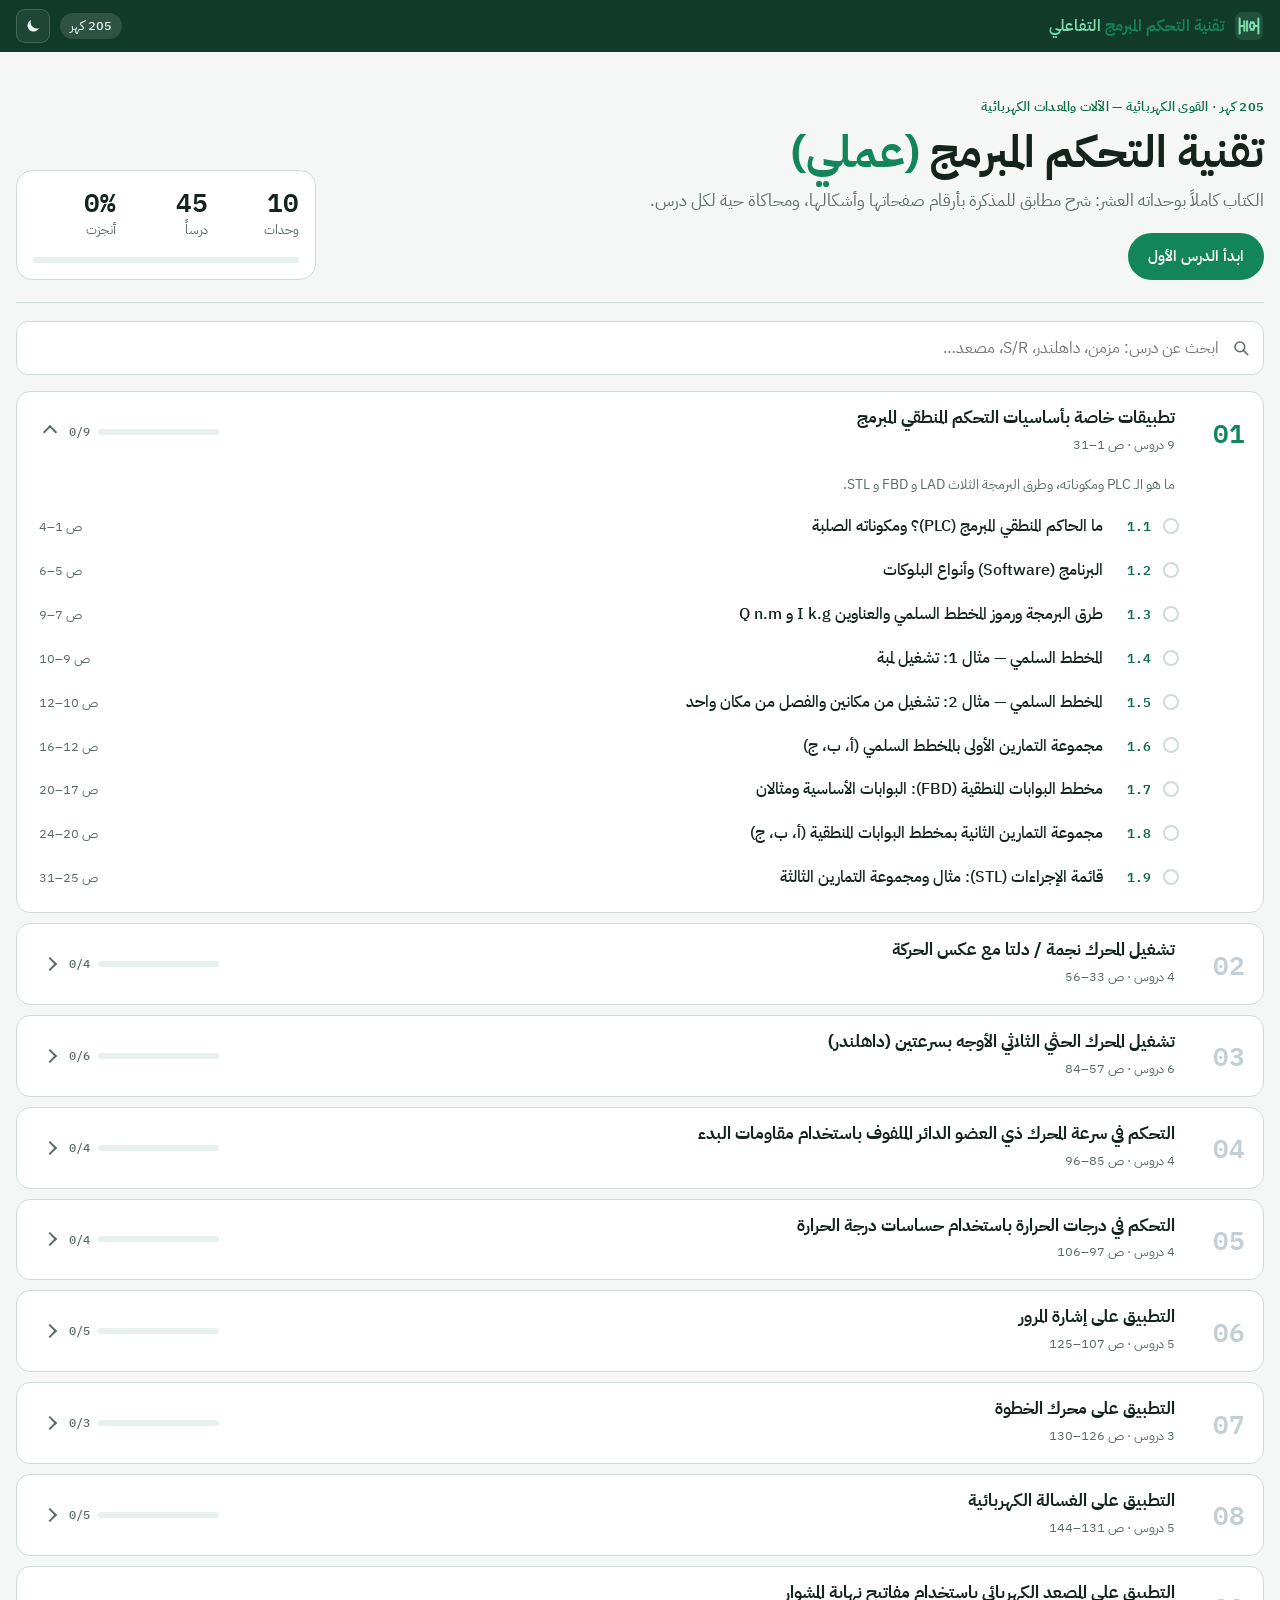
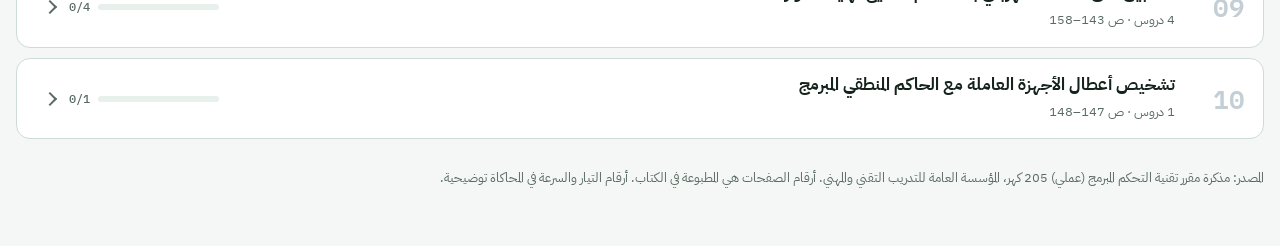
==== commit 4a0ad472: "زر «أنهيت الدرس»: نصف دائرة للدرس المفتوح ودائرة كاملة للمنجز، والنسبة تحسب المنجز فقط Co-Authored-B" ====
--- a/index.html
+++ b/index.html
@@ -412,6 +412,16 @@
   .pager{grid-template-columns:1fr}
   .tblock{font-size:10.5px}
 }
+
+/* progress states: half = opened, full = done */
+.lessons a.seen .vk{background:linear-gradient(90deg,var(--surface) 50%,var(--blue) 50%);border-color:var(--blue);box-shadow:none}
+.lessons a.done .vk{background:var(--blue);border-color:var(--blue);box-shadow:inset 0 0 0 3px var(--surface)}
+.lside a.done .k{color:var(--blue)}.lside a.done .k::after{content:" ✓"}
+.lside a.seen .k{color:var(--muted)}
+.finish{margin-top:28px;display:flex;align-items:center;gap:14px;flex-wrap:wrap;padding:16px;border:1px dashed var(--line);border-radius:14px;background:var(--surface)}
+.fin-btn{font:inherit;font-weight:700;font-size:15px;padding:10px 22px;border-radius:999px;border:2px solid var(--blue);background:var(--surface);color:var(--blue-ink);cursor:pointer}
+.fin-btn[aria-pressed="true"]{background:var(--blue);color:#fff}
+.fin-btn:focus-visible{outline:2px solid var(--blue);outline-offset:3px}
 </style>
 </head>
 <body>
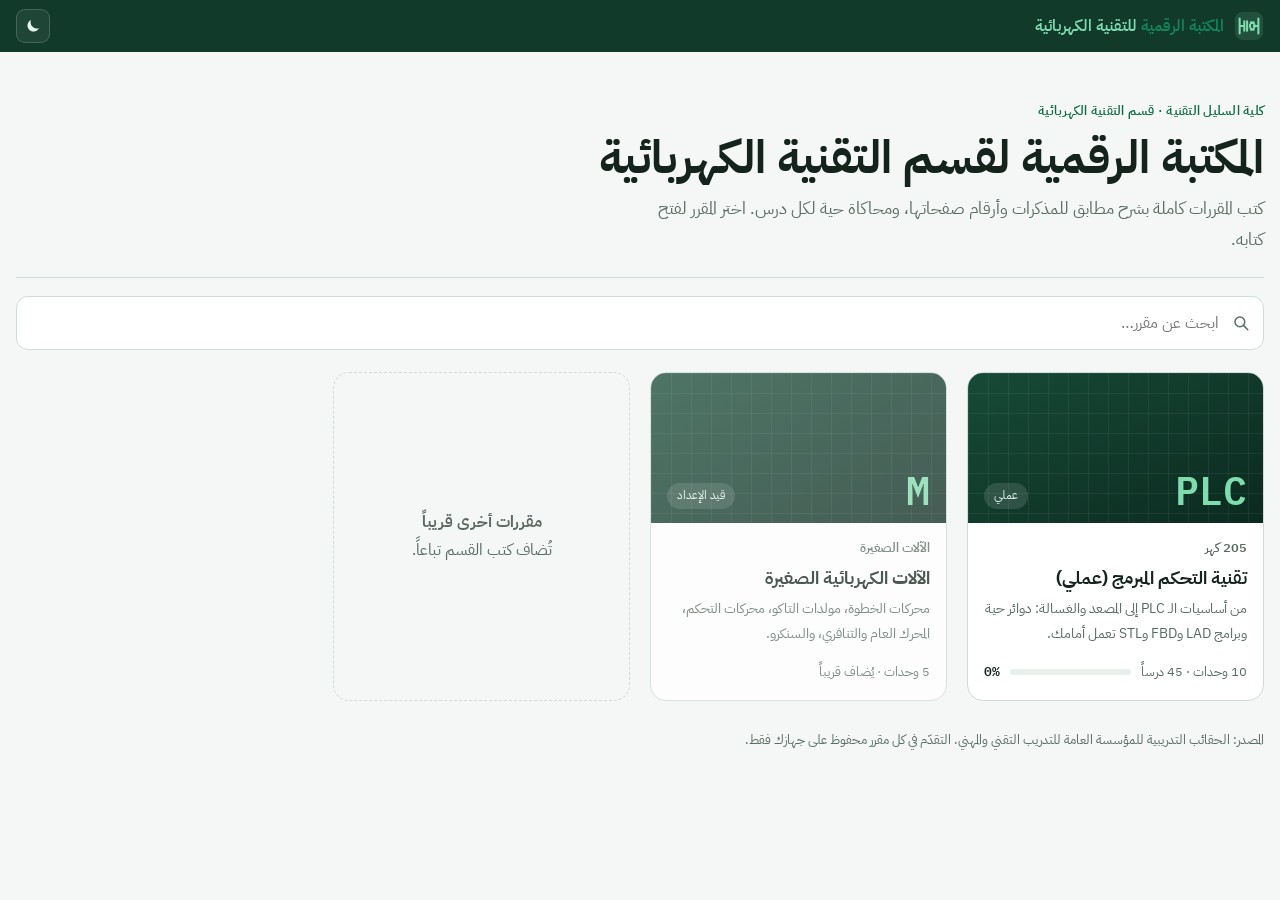
==== commit 9a805eb8: "تحويل الموقع إلى المكتبة الرقمية لقسم التقنية الكهربائية، ونقل كتاب التحكم المبرمج إلى courses/plc C" ====
--- a/index.html
+++ b/index.html
@@ -3,450 +3,61 @@
 <head>
 <meta charset="utf-8">
 <meta name="viewport" content="width=device-width, initial-scale=1, viewport-fit=cover">
-<title>التحكم المبرمج التفاعلي</title>
+<title>المكتبة الرقمية للتقنية الكهربائية</title>
+<meta name="description" content="المكتبة الرقمية لقسم التقنية الكهربائية: كتب المقررات تفاعلية بشرح مطابق للمذكرات ومحاكاة حية.">
 <meta name="theme-color" content="#123A2B">
-<meta name="description" content="الكتاب التفاعلي لمقرر تقنية التحكم المبرمج (عملي) 205 كهر: شرح مطابق للكتاب ومحاكاة حية لكل درس.">
 <meta name="apple-mobile-web-app-capable" content="yes">
 <meta name="mobile-web-app-capable" content="yes">
 <meta name="apple-mobile-web-app-status-bar-style" content="black-translucent">
-<meta name="apple-mobile-web-app-title" content="التحكم المبرمج">
+<meta name="apple-mobile-web-app-title" content="مكتبة الكهرباء">
 <link rel="manifest" href="manifest.webmanifest">
-<link rel="icon" href="icons/icon-192.png">
-<link rel="apple-touch-icon" href="icons/apple-touch-icon.png">
-<link rel="stylesheet" href="fonts.css">
+<link rel="icon" href="shared/icons/icon-192.png">
+<link rel="apple-touch-icon" href="shared/icons/apple-touch-icon.png">
+<link rel="stylesheet" href="shared/fonts.css">
+<link rel="stylesheet" href="shared/book.css">
 <style>
-/* Layout: an interactive textbook — index of units, then lesson pages with tabs (theory / lab / program / quiz) */
-:root{
-  --bg:#f4f7f5; --surface:#ffffff; --surface-2:#e8f0ec; --fg:#14231c; --muted:#5a6b62; --line:#cfdcd5;
-  --blue:#12855A; --blue-ink:#0d6b47; --blue-soft:#dcf1e6; --head:#123A2B;
-  --live:#d9801a; --live-soft:#fbe8cf; --on:#1d9460; --on-soft:#d7f0e3; --stop:#c8372d; --stop-soft:#f8dcd9;
-  --wire:#a6b5be; --ink-dim:#c3ced5; --lamp-off:#dfe5e9;
-  --font:"IBM Plex Sans Arabic",system-ui,"Segoe UI",Tahoma,sans-serif;
-  --mono:"IBM Plex Mono",ui-monospace,Consolas,monospace;
-}
-@media (prefers-color-scheme: dark){:root:not([data-theme="light"]){
-  --bg:#0c1511; --surface:#132019; --surface-2:#1a2b22; --fg:#e2ede7; --muted:#92a99c; --line:#283d32;
-  --blue:#3dbb83; --blue-ink:#8adfb7; --blue-soft:#143528; --head:#173f2f;
-  --live:#f3a33f; --live-soft:#3d2c14; --on:#3cc486; --on-soft:#143527; --stop:#f0645a; --stop-soft:#3e1d1b;
-  --wire:#4c616d; --ink-dim:#33464f; --lamp-off:#2a3a43; color-scheme:dark}}
-:root[data-theme="dark"]{
-  --bg:#0c1511; --surface:#132019; --surface-2:#1a2b22; --fg:#e2ede7; --muted:#92a99c; --line:#283d32;
-  --blue:#3dbb83; --blue-ink:#8adfb7; --blue-soft:#143528; --head:#173f2f;
-  --live:#f3a33f; --live-soft:#3d2c14; --on:#3cc486; --on-soft:#143527; --stop:#f0645a; --stop-soft:#3e1d1b;
-  --wire:#4c616d; --ink-dim:#33464f; --lamp-off:#2a3a43; color-scheme:dark}
-*{box-sizing:border-box}
-html,body{margin:0}
-body{background:var(--bg);color:var(--fg);font-family:var(--font);font-size:15.5px;line-height:1.8;direction:rtl;
-  padding-top:env(safe-area-inset-top,0px);padding-bottom:env(safe-area-inset-bottom,0px)}
-body::before{content:"";position:fixed;inset:0 0 auto;height:env(safe-area-inset-top,0px);z-index:40;background:var(--surface)}
-a{color:var(--blue-ink)}
-.mono,code{font-family:var(--mono);font-size:.92em;direction:ltr;unicode-bidi:isolate}
-.ltr{direction:ltr;unicode-bidi:isolate;display:inline-block}
-h1,h2,h3{text-wrap:balance;line-height:1.35;margin:0}
-p{margin:0}
-.topbar{background:var(--surface);border-bottom:1px solid var(--line)}
-.topbar .in{max-width:1180px;margin:0 auto;padding:10px max(16px,env(safe-area-inset-right,0px)) 10px max(16px,env(safe-area-inset-left,0px));display:flex;align-items:center;justify-content:space-between;gap:12px}
-.brand{font-weight:700;text-decoration:none;color:var(--fg);font-size:16px}
-.brand span{color:var(--blue)}
-.topbar .tag{font-size:12.5px;padding:2px 10px;border-radius:999px;background:var(--blue-soft);color:var(--blue-ink);font-weight:500}
-#view{max-width:1180px;margin:0 auto;padding-block:18px 56px;padding-left:max(16px,env(safe-area-inset-left,0px));padding-right:max(16px,env(safe-area-inset-right,0px))}
-.eyebrow{font-size:12.5px;color:var(--muted);letter-spacing:.02em}
-.lead{font-size:16.5px;max-width:72ch;color:var(--muted);margin-top:6px}
-.src{font-size:12.5px;color:var(--muted);margin-top:28px}
-
-/* home */
-.home-hero{padding-block:18px 8px}
-.home-hero h1{font-size:clamp(26px,4vw,40px);font-weight:700;margin-top:4px}
-.home-hero h1 span{color:var(--blue)}
-.home-stats{display:flex;gap:18px;margin-top:12px;color:var(--muted);font-size:14px}
-.home-stats b{font-family:var(--mono);font-size:20px;color:var(--fg)}
-.units{display:grid;grid-template-columns:repeat(2,minmax(0,1fr));gap:16px;margin-top:20px}
-@media (max-width:860px){.units{grid-template-columns:1fr}}
-.unit{background:var(--surface);border:1px solid var(--line);border-radius:14px;padding:16px;min-width:0}
-.unit header{display:flex;gap:14px;align-items:flex-start}
-.unum{flex:none;width:42px;height:42px;border-radius:10px;background:var(--head);color:#fff;display:grid;place-items:center;font-family:var(--mono);font-weight:600;font-size:18px}
-.unit h2{font-size:17px}
-.unit header p{font-size:13.5px;color:var(--muted)}
-.lessons{list-style:none;margin:12px 0 0;padding:0;display:flex;flex-direction:column;gap:2px}
-.lessons a{display:grid;grid-template-columns:46px 1fr auto;gap:8px;align-items:baseline;padding:7px 10px;border-radius:9px;text-decoration:none;color:var(--fg)}
-.lessons a:hover,.lessons a:focus-visible{background:var(--blue-soft);outline:none}
-.lessons .ln{font-family:var(--mono);font-size:13px;color:var(--blue-ink);font-weight:600}
-.lessons .lt{font-weight:500}
-.lessons .lp{font-size:12.5px;color:var(--muted);white-space:nowrap}
-
-/* lesson */
-.crumbs{font-size:13px;color:var(--muted)}
-.crumbs a{text-decoration:none}
-.lesson-head{margin-top:6px}
-.lesson-head h1{font-size:clamp(22px,3vw,30px);font-weight:700}
-.ltabs{position:sticky;top:env(safe-area-inset-top,0px);z-index:20;background:var(--bg);border-bottom:1px solid var(--line);display:flex;gap:4px;overflow-x:auto;scrollbar-width:none;margin-top:14px}
-.ltabs button{font:inherit;font-size:15px;font-weight:600;color:var(--muted);background:none;border:0;border-bottom:3px solid transparent;padding:10px 12px 8px;cursor:pointer;white-space:nowrap}
-.ltabs button[aria-selected="true"]{color:var(--blue-ink);border-bottom-color:var(--blue)}
-.ltabs button:focus-visible{outline:2px solid var(--blue);outline-offset:-2px}
-.ltabs .n{display:inline-grid;place-items:center;width:20px;height:20px;border-radius:50%;background:var(--surface-2);font-size:12px;margin-inline-end:6px}
-.ltabs button[aria-selected="true"] .n{background:var(--blue);color:#fff}
-#tab-body{padding-top:16px}
-.pager{display:grid;grid-template-columns:1fr 1fr;gap:12px;margin-top:28px}
-.pg{display:block;border:1px solid var(--line);border-radius:12px;padding:10px 14px;text-decoration:none;color:var(--fg);background:var(--surface);font-weight:600;font-size:14.5px}
-.pg small{display:block;color:var(--muted);font-weight:400;font-size:12px}
-.pg.next{text-align:left}
-
-/* theory */
-.theory{max-width:900px}
-.th{font-size:19px;margin-top:22px;margin-bottom:6px}
-.ref{font-size:12px;font-weight:600;color:var(--blue-ink);background:var(--blue-soft);padding:1px 8px;border-radius:999px;white-space:nowrap;vertical-align:middle;font-family:var(--font)}
-.prose{max-width:72ch}
-.prose p{margin-top:8px}
-.prose ul,.prose ol{margin:8px 0;padding-inline-start:22px}
-.prose li{margin:3px 0}
-.fig{margin:14px 0;background:var(--surface);border:1px solid var(--line);border-radius:12px;padding:12px}
-.fig figcaption{font-size:13.5px;color:var(--muted);margin-top:8px}
-.fig figcaption b{color:var(--fg)}
-.widget{margin:14px 0}
-.callout{border-inline-start:4px solid var(--blue);background:var(--blue-soft);padding:10px 14px;border-radius:8px;font-size:14.5px;margin-top:12px}
-.callout.err{border-inline-start-color:var(--live);background:var(--live-soft)}
-
-/* strip */
-.strip{position:sticky;top:calc(env(safe-area-inset-top,0px) + 47px);z-index:15;background:color-mix(in srgb,var(--bg) 90%,transparent);backdrop-filter:blur(8px);border-bottom:1px solid var(--line);margin-inline:-4px}
-.wrap-in{display:flex;flex-wrap:wrap;align-items:center;gap:10px 18px;padding:10px 4px}
-.pbs{display:flex;gap:10px;align-items:flex-start;flex-wrap:wrap}
-.pb{display:flex;flex-direction:column;align-items:center;gap:3px;background:none;border:0;padding:0;font:inherit;cursor:pointer;color:var(--fg);touch-action:none;user-select:none;-webkit-user-select:none}
-.pb .cap{width:46px;height:46px;border-radius:50%;display:grid;place-items:center;font-family:var(--mono);font-weight:600;font-size:12.5px;color:#fff;
-  box-shadow:0 0 0 4px var(--surface-2),0 0 0 5px var(--line),0 4px 0 rgba(0,0,0,.25);transition:transform .06s,box-shadow .06s}
-.pb.red .cap{background:#c8372d}.pb.green .cap{background:#1d8a57}.pb.black .cap{background:#2a3439}.pb.blue .cap{background:#12855A}.pb.yellow .cap{background:#c99512}
-.pb.down .cap{transform:translateY(3px);box-shadow:0 0 0 4px var(--surface-2),0 0 0 5px var(--line),0 1px 0 rgba(0,0,0,.25)}
-.pb small{font-size:11.5px;color:var(--muted);line-height:1.3;white-space:nowrap}
-.pb:focus-visible .cap{outline:3px solid var(--blue);outline-offset:4px}
-.sw{display:flex;flex-direction:column;align-items:center;gap:2px;background:none;border:0;font:inherit;cursor:pointer;color:var(--fg);padding:0}
-.sw .knob{width:44px;height:24px;border-radius:999px;background:var(--ink-dim);position:relative;transition:background .15s}
-.sw .knob::after{content:"";position:absolute;top:3px;right:3px;width:18px;height:18px;border-radius:50%;background:#fff;transition:right .15s}
-.sw[aria-pressed="true"] .knob{background:var(--on)}
-.sw[aria-pressed="true"] .knob::after{right:23px}
-.sw b{font-family:var(--mono);font-size:12px}.sw small{font-size:11px;color:var(--muted);white-space:nowrap}
-.btn{font:inherit;font-size:13px;font-weight:600;border-radius:8px;border:1px solid var(--line);background:var(--surface);color:var(--fg);padding:5px 12px;cursor:pointer}
-.btn:hover{border-color:var(--blue)}
-.btn:focus-visible,.sw:focus-visible{outline:2px solid var(--blue);outline-offset:2px}
-.btn.warn{color:var(--stop);border-color:color-mix(in srgb,var(--stop) 45%,var(--line))}
-.btn.warn[aria-pressed="true"]{background:var(--stop-soft)}
-.btn.primary{background:var(--blue);border-color:var(--blue);color:#fff}
-.lamps{display:flex;gap:10px;flex-wrap:wrap}
-.lamp{display:flex;flex-direction:column;align-items:center;font-size:11px;color:var(--muted);gap:1px;line-height:1.25}
-.lamp i{width:18px;height:18px;border-radius:50%;background:var(--ink-dim);border:2px solid var(--line)}
-.lamp.on i{background:var(--on);border-color:var(--on);box-shadow:0 0 10px var(--on)}
-.lamp b{font-family:var(--mono);font-size:12px;color:var(--fg)}
-.reads{display:flex;gap:16px;flex-wrap:wrap;margin-inline-start:auto}
-.read{display:flex;flex-direction:column;line-height:1.25}
-.read span{font-size:11.5px;color:var(--muted)}
-.read b{font-family:var(--mono);font-size:16px;font-variant-numeric:tabular-nums;direction:ltr;unicode-bidi:isolate}
-.mode-chip{font-style:normal;font-size:13px;font-weight:700;padding:2px 10px;border-radius:999px;background:var(--surface-2);color:var(--muted)}
-.mode-chip.star,.mode-chip.slow,.mode-chip.warn{background:var(--live-soft);color:var(--live)}
-.mode-chip.delta,.mode-chip.run,.mode-chip.fast{background:var(--on-soft);color:var(--on)}
-.mode-chip.trip,.mode-chip.rev{background:var(--stop-soft);color:var(--stop)}
-
-/* panels */
-.grid{display:grid;gap:16px;grid-template-columns:repeat(12,minmax(0,1fr));margin-top:4px}
-.panel{background:var(--surface);border:1px solid var(--line);border-radius:14px;padding:16px;min-width:0}
-.panel h2{font-size:17px;font-weight:700;display:flex;align-items:baseline;gap:10px;flex-wrap:wrap}
-.panel h2 small{font-size:12.5px;font-weight:500;color:var(--muted)}
-h3.sm{font-size:15px;margin-top:12px}
-.sub{color:var(--muted);font-size:14px;margin-top:2px}
-.c12{grid-column:span 12}.c7{grid-column:span 7}.c5{grid-column:span 5}.c6{grid-column:span 6}.c8{grid-column:span 8}.c4{grid-column:span 4}
-@media (max-width:900px){.c7,.c5,.c6,.c8,.c4{grid-column:span 12}}
-.svgbox{overflow-x:auto;margin-top:10px;direction:ltr}
-.svgbox svg{display:block;width:100%;height:auto}
-.svgbox.fixed svg{min-width:560px}
-.ctrlbox svg{max-width:720px;margin-inline:auto}
-.legend{display:flex;gap:14px;flex-wrap:wrap;font-size:12.5px;color:var(--muted);margin-top:8px}
-.legend i{display:inline-block;width:18px;height:3px;border-radius:2px;vertical-align:middle;margin-inline-end:5px}
-.variant{display:flex;flex-wrap:wrap;gap:8px 12px;align-items:center;margin-bottom:12px}
-.variant>span{font-weight:600;font-size:14px}
-.variant .callout{flex-basis:100%;margin-top:0}
-.variant .sub{flex-basis:100%}
-
-/* svg */
-.w{stroke:var(--wire);stroke-width:2;fill:none;stroke-linecap:round;stroke-linejoin:round}
-.w.live{stroke:var(--live);stroke-width:2.6}
-.w.flow{stroke:var(--live);stroke-width:2.8;stroke-dasharray:7 6;animation:flow .6s linear infinite}
-@keyframes flow{to{stroke-dashoffset:-13}}
-@media (prefers-reduced-motion:reduce){.w.flow{animation:none}}
-.sym{stroke:var(--fg);stroke-width:2;fill:none;stroke-linecap:round}
-.sym.dim{stroke:var(--wire)}
-.sym.hot{stroke:var(--live)}
-.txt{fill:var(--fg);font-family:var(--mono);font-size:12px;font-weight:600;direction:ltr;unicode-bidi:bidi-override}
-.txt.m{fill:var(--muted);font-weight:500;font-size:11px}
-.txt.b{fill:var(--blue-ink)}
-.txt.ar{font-family:var(--font);unicode-bidi:normal;direction:rtl}
-.dot{fill:var(--fg)}
-.coil{fill:var(--surface);stroke:var(--fg);stroke-width:2}
-.coil.on{fill:var(--on-soft);stroke:var(--on)}
-.coil.lamp-on{fill:#ffd36b;stroke:#c99512}
-.mech{stroke:var(--muted);stroke-width:1.2;stroke-dasharray:3 3;fill:none}
-.stator-dot{fill:var(--wire)}
-.lad-txt{direction:ltr;unicode-bidi:bidi-override;fill:var(--fg);font-family:var(--mono);font-size:12px;font-weight:600}
-.lad-val{font-family:var(--mono);font-size:10px;font-weight:600;direction:ltr;unicode-bidi:bidi-override}
-.cpass{fill:var(--on-soft)}
-.fbox{fill:var(--surface-2);stroke:var(--fg);stroke-width:1.6}
-svg{direction:ltr}
-
-/* motor */
-.motor-row{display:grid;grid-template-columns:150px minmax(0,1fr);gap:14px;align-items:center;margin-top:10px}
-@media (max-width:480px){.motor-row{grid-template-columns:1fr}}
-.nameplate{font-family:var(--mono);font-size:11px;border:1px solid var(--line);border-radius:6px;padding:6px 8px;color:var(--muted);line-height:1.6;direction:ltr;text-align:left;background:var(--surface-2);margin-top:6px}
-.chart{position:relative;height:180px;margin-top:8px}
-.chart canvas{position:absolute;inset:0;width:100%;height:100%}
-.plant-view{margin-top:10px}
-
-/* steps */
-.steps{list-style:none;margin:10px 0 0;padding:0;display:flex;flex-direction:column;gap:6px}
-.steps li{display:grid;grid-template-columns:26px minmax(0,1fr);gap:10px;padding:8px 10px;border-radius:10px;border:1px solid transparent;color:var(--muted)}
-.steps li .k{width:24px;height:24px;border-radius:50%;display:grid;place-items:center;font-size:12px;font-weight:700;background:var(--surface-2);color:var(--muted)}
-.steps li.done .k{background:var(--on);color:#fff}
-.steps li.cur{border-color:var(--blue);background:var(--blue-soft);color:var(--fg)}
-.steps li.cur .k{background:var(--blue);color:#fff}
-.steps li h4{margin:0;font-size:14.5px;color:inherit}
-.steps li p{font-size:13.8px;display:none;margin-top:2px}
-.steps li.cur p{display:block}
-.steps .act{margin-top:8px;display:flex;gap:8px;align-items:center;flex-wrap:wrap}
-.hint{font-size:12.5px;color:var(--blue-ink);font-weight:600}
-
-/* tables / misc */
-.seg{display:inline-flex;border:1px solid var(--line);border-radius:10px;overflow:hidden}
-.seg button{font:inherit;font-size:14px;font-weight:600;border:0;background:var(--surface);color:var(--muted);padding:6px 14px;cursor:pointer}
-.seg button[aria-pressed="true"]{background:var(--blue);color:#fff}
-.seg button:focus-visible{outline:2px solid var(--blue);outline-offset:-2px}
-.tablebox{overflow-x:auto}
-table.io,table.tt{width:100%;border-collapse:collapse;font-size:14px;margin-top:10px}
-table.io th,table.tt th{background:var(--head);color:#fff;font-weight:600;text-align:right;padding:8px 10px}
-table.io td,table.tt td{padding:7px 10px;border-bottom:1px solid var(--line)}
-table.tt td,table.tt th{text-align:center}
-table.io td.mono{text-align:left}
-table.io tr.hi td{background:var(--live-soft)}
-.bit{font-family:var(--mono);font-weight:600;display:inline-block;min-width:22px;text-align:center;border-radius:5px;padding:0 5px;background:var(--surface-2);color:var(--muted)}
-.bit.one{background:var(--on);color:#fff}
-.viewseg{display:flex;gap:8px;align-items:center;flex-wrap:wrap;justify-content:space-between}
-.scan{display:flex;gap:6px;flex-wrap:wrap;margin-top:12px;direction:ltr}
-.scan .ph{font-family:var(--mono);font-size:12px;font-weight:600;padding:4px 9px;border-radius:8px;background:var(--surface-2);color:var(--muted);border:1px solid var(--line)}
-.scan .ph.cur{background:var(--blue);color:#fff;border-color:var(--blue)}
-.scan .arr{color:var(--muted);align-self:center}
-.scan .loop{font-family:var(--font);font-size:12px}
-.net{border:1px solid var(--line);border-radius:12px;padding:12px 14px;margin-top:12px;background:var(--surface)}
-.net.cur{border-color:var(--blue);box-shadow:0 0 0 2px var(--blue-soft)}
-.net header{display:flex;justify-content:space-between;align-items:baseline;gap:10px;flex-wrap:wrap}
-.net header h3{font-size:15px}
-.net .read-as{font-size:14px;color:var(--muted);margin-top:4px}
-.stl{font-family:var(--mono);font-size:13.5px;direction:ltr;text-align:left;margin-top:8px;border-collapse:collapse}
-.stl td{padding:1px 14px 1px 0}
-.stl td.r{color:var(--muted)}
-.toggle{display:flex;align-items:center;gap:8px;font-size:13.5px;cursor:pointer;margin-top:14px}
-.toggle input{width:18px;height:18px;accent-color:var(--blue)}
-.quiz{display:flex;flex-direction:column;gap:14px;margin-top:14px}
-.qtitle{font-size:20px}
-.qq{background:var(--surface);border:1px solid var(--line);border-radius:14px;padding:14px 16px}
-.qq h3{font-size:15.5px;font-weight:600}
-.opts{display:grid;grid-template-columns:1fr 1fr;gap:8px;margin-top:10px}
-@media (max-width:620px){.opts{grid-template-columns:1fr}}
-.opt{font:inherit;font-size:14.5px;text-align:right;border:1px solid var(--line);background:var(--surface);color:var(--fg);border-radius:10px;padding:8px 12px;cursor:pointer}
-.opt:hover:not(:disabled){border-color:var(--blue)}
-.opt.right{background:var(--on-soft);border-color:var(--on)}
-.opt.wrong{background:var(--stop-soft);border-color:var(--stop)}
-.fb{margin-top:8px;font-size:14px;display:none}
-.fb.show{display:block}
-.fb b.ok{color:var(--on)}.fb b.no{color:var(--stop)}
-.score{font-family:var(--mono);font-weight:600;font-size:15px;color:var(--blue-ink)}
-.facts{display:grid;grid-template-columns:repeat(auto-fit,minmax(150px,1fr));gap:10px;margin-top:12px}
-.fact{background:var(--surface-2);border-radius:10px;padding:8px 10px}
-.fact span{font-size:12px;color:var(--muted);display:block}
-.fact b{font-family:var(--mono);font-size:18px;direction:ltr;unicode-bidi:isolate;display:inline-block}
-.cards{display:grid;grid-template-columns:repeat(auto-fit,minmax(220px,1fr));gap:12px;margin-top:12px}
-.card{background:var(--surface);border:1px solid var(--line);border-radius:12px;padding:14px}
-.card h3{font-size:15.5px;margin-bottom:4px}
-.card p{font-size:14px;color:var(--muted)}
-
-/* ===== design v3: calm book + industrial console + phone dock ===== */
-:root{--hero1:#123A2B;--hero2:#0B2A1F;--con1:#174a37;--con2:#0B2A1F;--con-ink:#d9efe4;--con-dim:#8fbca6;--lcd:#06170f;--lcd-ink:#7dffb8}
-body{background:var(--bg)}
-body::before{background:var(--hero1)}
-/* top bar */
-.topbar{background:var(--hero1);border-bottom:0;color:#fff;position:sticky;top:env(safe-area-inset-top,0px);z-index:30}
-.topbar .in{max-width:1320px;padding-block:9px}
-.brand{color:#fff;display:flex;align-items:center;gap:10px;font-weight:600}
-.brand em{font-style:normal;color:#7fdcae}
-.logo{width:30px;height:30px;color:#7fdcae;flex:none}
-.top-actions{display:flex;align-items:center;gap:10px}
-.topbar .tag{background:rgba(255,255,255,.12);color:#e2f6ec}
-.iconbtn{width:34px;height:34px;border-radius:9px;border:1px solid rgba(255,255,255,.18);background:rgba(255,255,255,.06);color:#e2f6ec;display:grid;place-items:center;cursor:pointer}
-.iconbtn svg{width:18px;height:18px}
-.iconbtn:focus-visible{outline:2px solid #7fdcae;outline-offset:2px}
-#view{max-width:1320px}
-/* ---------- home (course table of contents) ---------- */
-.cover{display:grid;grid-template-columns:minmax(0,1fr) 300px;gap:32px;align-items:end;padding-block:26px 22px;border-bottom:1px solid var(--line)}
-.cover h1{font-size:clamp(28px,4.2vw,44px);font-weight:700;line-height:1.25;margin-top:6px}
-.cover h1 span{color:var(--blue)}
-.cover .eyebrow{color:var(--blue-ink);font-weight:600}
-.hero-actions{display:flex;gap:10px;flex-wrap:wrap;align-items:center;margin-top:18px}
-.cta{display:inline-flex;align-items:center;gap:8px;font:inherit;font-weight:600;font-size:15px;padding:10px 20px;border-radius:999px;text-decoration:none}
-.cta.pri{background:var(--blue);color:#fff}
-.cta.sec{border:1px solid var(--line);color:var(--fg);background:var(--surface)}
-.cta-note{font-size:13.5px;color:var(--muted)}
-.cover-meta{display:grid;grid-template-columns:repeat(3,1fr);gap:8px;background:var(--surface);border:1px solid var(--line);border-radius:16px;padding:16px}
-.meta-num b{display:block;font-family:var(--mono);font-size:26px;line-height:1.1}
-.meta-num span{font-size:12.5px;color:var(--muted)}
-.meta-bar{grid-column:1/-1;height:6px;border-radius:99px;background:var(--surface-2);overflow:hidden;margin-top:6px}
-.meta-bar i{display:block;height:100%;background:var(--blue)}
-@media (max-width:820px){.cover{grid-template-columns:1fr;gap:18px}}
-.search{position:relative;margin-top:18px}
-.search input{width:100%;font:inherit;font-size:15.5px;padding:12px 44px 12px 14px;border-radius:12px;border:1px solid var(--line);background:var(--surface);color:var(--fg)}
-.search input:focus{outline:2px solid var(--blue);outline-offset:0}
-.search svg{position:absolute;right:14px;top:50%;transform:translateY(-50%);width:18px;height:18px;color:var(--muted)}
-.toc{margin-top:16px;display:flex;flex-direction:column;gap:10px}
-.unit{background:var(--surface);border:1px solid var(--line);border-radius:14px;padding:0;overflow:hidden}
-.unit summary{list-style:none;display:grid;grid-template-columns:56px minmax(0,1fr) 150px 20px;gap:14px;align-items:center;padding:14px 18px;cursor:pointer}
-.unit summary::-webkit-details-marker{display:none}
-.unit summary:focus-visible{outline:2px solid var(--blue);outline-offset:-2px}
-.un{font-family:var(--mono);font-weight:600;font-size:26px;color:var(--ink-dim)}
-.unit[open] .un{color:var(--blue)}
-.ut b{display:block;font-size:16.5px;line-height:1.45}
-.ut small{color:var(--muted);font-size:12.5px}
-.up{display:flex;align-items:center;gap:8px}
-.up small{font-family:var(--mono);font-size:12px;color:var(--muted)}
-.uprog{flex:1;height:6px;background:var(--surface-2);border-radius:99px;overflow:hidden;display:block}
-.uprog i{display:block;height:100%;background:var(--blue);border-radius:99px}
-.chev{width:10px;height:10px;border-inline-start:2px solid var(--muted);border-bottom:2px solid var(--muted);transform:rotate(-45deg);transition:transform .15s}
-.unit[open] .chev{transform:rotate(-135deg)}
-.ublurb{padding:0 18px 4px 18px;padding-inline-start:88px;color:var(--muted);font-size:14px}
-.lessons{padding:4px 12px 14px;padding-inline-start:74px;margin:0}
-.lessons a{grid-template-columns:20px 40px minmax(0,1fr) auto}
-.lessons .vk{width:16px;height:16px;border-radius:50%;border:2px solid var(--line);display:inline-block;align-self:center}
-.lessons a.seen .vk{background:var(--blue);border-color:var(--blue);box-shadow:inset 0 0 0 3px var(--surface)}
-.nores{color:var(--muted);text-align:center;padding:30px}
-@media (max-width:620px){.unit summary{grid-template-columns:40px minmax(0,1fr) 16px;padding:12px 14px}.up{grid-column:2;grid-row:2}.chev{grid-row:1;grid-column:3}.un{font-size:20px}.lessons{padding-inline-start:4px}.ublurb{padding-inline-start:14px}}
-/* ---------- lesson layout ---------- */
-.lesson-layout{display:grid;grid-template-columns:270px minmax(0,1fr);gap:28px;align-items:start}
-.lside{position:sticky;top:calc(env(safe-area-inset-top,0px) + 64px);max-height:calc(100vh - 80px);overflow:auto;background:var(--surface);border:1px solid var(--line);border-radius:14px;padding:12px;font-size:14px}
-.lside .lside-back{display:block;grid-template-columns:none;font-size:13px;text-decoration:none;color:var(--muted);padding:2px 6px 8px}
-.lside-unit{display:flex;gap:10px;align-items:center;padding:6px;border-bottom:1px solid var(--line);margin-bottom:6px;padding-bottom:12px}
-.lside-unit small{display:block;color:var(--muted);font-size:12px}.lside-unit b{display:block;font-size:14px;line-height:1.45}
-.unum.sm{width:34px;height:34px;font-size:15px;border-radius:9px;background:var(--hero1);color:#fff;display:grid;place-items:center;font-family:var(--mono);flex:none}
-.lside ol,.lside ul{list-style:none;margin:0;padding:0}
-.lside a{display:grid;grid-template-columns:34px minmax(0,1fr);gap:6px;padding:7px 8px;border-radius:9px;text-decoration:none;color:var(--fg);line-height:1.5}
-.lside a .k{font-family:var(--mono);font-size:12px;color:var(--muted);padding-top:2px}
-.lside a:hover{background:var(--surface-2)}
-.lside a.on{background:var(--blue-soft);color:var(--blue-ink);font-weight:600}
-.lside a.seen .k{color:var(--blue)}
-.lside-more{margin-top:8px;border-top:1px solid var(--line);padding-top:6px}
-.lside-more summary{cursor:pointer;color:var(--muted);font-size:13px;padding:6px 8px}
-.lmain{min-width:0}
-.lesson-head{background:none;border:0;padding:6px 0 0;margin-top:4px}
-.lesson-head::before{display:none}
-.lesson-head h1{font-size:clamp(24px,3.2vw,34px)}
-.lesson-head .eyebrow{color:var(--blue-ink);font-weight:600}
-.ltabs{top:calc(env(safe-area-inset-top,0px) + 52px);background:var(--bg);gap:24px;margin-top:16px}
-.ltabs button{padding:10px 0 8px}
-.bnav{display:none}
-@media (max-width:1000px){.lesson-layout{grid-template-columns:1fr}.lside{display:none}}
-/* ---------- console (industrial panel) ---------- */
-.strip.console{position:sticky;top:calc(env(safe-area-inset-top,0px) + 99px);z-index:15;margin:12px 0 0;border:0;border-radius:16px;background:linear-gradient(170deg,var(--con1),var(--con2));color:var(--con-ink);box-shadow:inset 0 0 0 3px rgba(0,0,0,.18),0 6px 18px rgba(11,42,31,.18);backdrop-filter:none}
-.con-head{display:flex;justify-content:space-between;align-items:center;gap:12px;padding:10px 16px 0;font-size:12.5px;color:var(--con-dim);letter-spacing:.03em;flex-wrap:wrap}
-.con-head .task{background:rgba(231,163,58,.16);color:#ffd79a;border:1px solid rgba(231,163,58,.35);padding:3px 12px;border-radius:999px;letter-spacing:0;font-size:13px}
-.con-head .task b{color:#ffc76a}
-.console .wrap-in{padding:10px 16px 14px}
-.console .pbs{background:rgba(0,0,0,.22);padding:10px 14px;border-radius:12px}
-.console .pb small{color:var(--con-dim)}
-.console .pb .cap{width:50px;height:50px;box-shadow:0 0 0 4px #3d5148,0 0 0 6px #22322b,0 5px 0 6px #0a1712}
-.console .pb.red .cap{background:radial-gradient(circle at 35% 30%,#ff7a6e,#b8261c)}
-.console .pb.green .cap{background:radial-gradient(circle at 35% 30%,#4fd394,#137a4a)}
-.console .pb.black .cap{background:radial-gradient(circle at 35% 30%,#66736c,#1b2420)}
-.console .pb.blue .cap{background:radial-gradient(circle at 35% 30%,#5fb8e0,#1d5f7c)}
-.console .pb.yellow .cap{background:radial-gradient(circle at 35% 30%,#ffd56a,#b98510)}
-.console .pb.down .cap{transform:translateY(4px);box-shadow:0 0 0 4px #3d5148,0 0 0 6px #22322b,0 1px 0 6px #0a1712}
-.console .sw b,.console .sw small{color:var(--con-ink)}.console .sw small{color:var(--con-dim)}
-.console .btn{background:rgba(255,255,255,.08);color:var(--con-ink);border-color:rgba(255,255,255,.2)}
-.console .btn.warn{color:#ffb3ab;border-color:rgba(255,120,110,.45)}
-.console .btn.warn[aria-pressed="true"]{background:#c8372d;color:#fff}
-.console .lamp{color:var(--con-dim)}
-.console .lamp b{color:var(--con-ink)}
-.console .lamp i{width:20px;height:20px;background:#33463d;border-color:#22322b}
-.console .lamp.on i{background:#3cc486;border-color:#1d9460;box-shadow:0 0 12px #3cc486}
-.console .reads{gap:8px}
-.console .read{background:var(--lcd);border:1px solid #2c4a3d;border-radius:9px;padding:5px 10px;min-width:92px}
-.console .read span{color:#8ab8a1}
-.console .read b{color:var(--lcd-ink);text-shadow:0 0 8px rgba(125,255,184,.35)}
-.console .mode-chip{background:rgba(255,255,255,.1);color:var(--con-ink)}
-.console .mode-chip.star,.console .mode-chip.slow,.console .mode-chip.warn{background:#4a3313;color:#ffc76a}
-.console .mode-chip.delta,.console .mode-chip.run,.console .mode-chip.fast{background:#12432f;color:#7dffb8}
-.console .mode-chip.trip,.console .mode-chip.rev{background:#4a1a17;color:#ffb3ab}
-/* ---------- drawing sheets ---------- */
-.panel{border-radius:14px}
-.panel h2::before{content:"";width:8px;height:8px;border-radius:2px;background:var(--blue);display:inline-block;transform:translateY(-2px)}
-.panel.sheet{position:relative;padding-bottom:46px}
-.tblock{position:absolute;left:0;bottom:0;display:flex;border-top:1px solid var(--line);border-right:1px solid var(--line);font-family:var(--mono);font-size:11.5px;color:var(--muted);border-radius:0 0 0 14px;overflow:hidden;background:var(--surface-2)}
-.tblock span{padding:5px 12px;border-left:1px solid var(--line);white-space:nowrap}
-.tblock span:first-child{color:var(--fg);font-family:var(--font);font-weight:600}
-.tblock span:last-child{border-left:0}
-.th{display:flex;align-items:baseline;gap:10px;flex-wrap:wrap;padding-bottom:6px;border-bottom:1px solid var(--line)}
-.theory{max-width:860px}
-.fig{border-radius:14px}
-.pg{transition:border-color .15s}.pg:hover{border-color:var(--blue)}
-/* ---------- phone ---------- */
-@media (max-width:760px){
-  body.in-lesson{padding-bottom:calc(64px + env(safe-area-inset-bottom,0px))}
-  .ltabs{display:none}
-  .bnav{display:flex;position:fixed;left:0;right:0;bottom:0;z-index:35;background:var(--surface);border-top:1px solid var(--line);padding:6px max(8px,env(safe-area-inset-right,0px)) calc(6px + env(safe-area-inset-bottom,0px)) max(8px,env(safe-area-inset-left,0px));justify-content:space-around}
-  .bnav button{font:inherit;font-size:11.5px;font-weight:600;color:var(--muted);background:none;border:0;display:flex;flex-direction:column;align-items:center;gap:2px;padding:4px 10px;cursor:pointer;flex:1}
-  .bnav svg{width:22px;height:22px;stroke:currentColor;fill:none;stroke-width:2;stroke-linecap:round;stroke-linejoin:round}
-  .bnav button[aria-selected="true"]{color:var(--blue)}
-  .strip.console{top:calc(env(safe-area-inset-top,0px) + 52px);border-radius:0 0 14px 14px;margin-inline:calc(-1*max(16px,env(safe-area-inset-left,0px)))}
-  .console .wrap-in{flex-wrap:nowrap;overflow-x:auto;gap:10px;padding:8px 12px 10px;scrollbar-width:none}
-  .console .wrap-in>*{flex:none}
-  .console .reads{margin-inline-start:0}
-  .con-head{padding:8px 12px 0}
-  .con-head>span:first-child{display:none}
-  /* floating dock with the push buttons */
-  .console .pbs{position:fixed;left:50%;transform:translateX(-50%);bottom:calc(72px + env(safe-area-inset-bottom,0px));z-index:34;background:#13221b;border-radius:999px;padding:8px 14px;gap:12px;box-shadow:0 10px 30px rgba(0,0,0,.3);max-width:calc(100vw - 24px);overflow-x:auto;flex-wrap:nowrap}
-  .console .pbs .pb small{display:none}
-  .console .pbs .pb .cap{width:48px;height:48px}
-  .console .pbs .btn,.console .pbs .sw{flex:none}
-  .console .pbs .btn{padding:6px 10px;font-size:11.5px;white-space:nowrap;align-self:center}
-  .console .pbs .sw small{display:none}
-  body.in-lesson[data-tab="lab"] #tab-body,body.in-lesson[data-tab="plc"] #tab-body{padding-bottom:80px}
-  .pager{grid-template-columns:1fr}
-  .tblock{font-size:10.5px}
-}
-
-/* progress states: half = opened, full = done */
-.lessons a.seen .vk{background:linear-gradient(90deg,var(--surface) 50%,var(--blue) 50%);border-color:var(--blue);box-shadow:none}
-.lessons a.done .vk{background:var(--blue);border-color:var(--blue);box-shadow:inset 0 0 0 3px var(--surface)}
-.lside a.done .k{color:var(--blue)}.lside a.done .k::after{content:" ✓"}
-.lside a.seen .k{color:var(--muted)}
-.finish{margin-top:28px;display:flex;align-items:center;gap:14px;flex-wrap:wrap;padding:16px;border:1px dashed var(--line);border-radius:14px;background:var(--surface)}
-.fin-btn{font:inherit;font-weight:700;font-size:15px;padding:10px 22px;border-radius:999px;border:2px solid var(--blue);background:var(--surface);color:var(--blue-ink);cursor:pointer}
-.fin-btn[aria-pressed="true"]{background:var(--blue);color:#fff}
-.fin-btn:focus-visible{outline:2px solid var(--blue);outline-offset:3px}
+.lib-head{padding-block:30px 22px;border-bottom:1px solid var(--line)}
+.lib-head .eyebrow{color:var(--blue-ink);font-weight:600}
+.lib-head h1{font-size:clamp(28px,4.4vw,46px);font-weight:700;line-height:1.25;margin-top:6px}
+.lib-head p{color:var(--muted);font-size:17px;max-width:64ch;margin-top:8px}
+.shelf{display:grid;grid-template-columns:repeat(auto-fill,minmax(280px,1fr));gap:20px;margin-top:22px}
+.book{display:flex;flex-direction:column;background:var(--surface);border:1px solid var(--line);border-radius:16px;overflow:hidden;text-decoration:none;color:var(--fg);transition:box-shadow .15s,transform .15s}
+.book:hover{box-shadow:0 10px 28px rgba(18,58,43,.12);transform:translateY(-2px)}
+.book:focus-visible{outline:3px solid var(--blue);outline-offset:3px}
+.cover2{height:150px;background:linear-gradient(150deg,#174a37,#0B2A1F);position:relative;display:flex;align-items:flex-end;justify-content:space-between;padding:14px 16px;color:#e2f6ec}
+.cover2::after{content:"";position:absolute;inset:0;background-image:linear-gradient(rgba(255,255,255,.06) 1px,transparent 1px),linear-gradient(90deg,rgba(255,255,255,.06) 1px,transparent 1px);background-size:20px 20px;pointer-events:none}
+.cover2 .gl{font:600 40px var(--mono);color:#7fdcae;position:relative;z-index:1;line-height:1}
+.cover2 .kind{position:relative;z-index:1;font-size:12px;background:rgba(255,255,255,.12);padding:2px 10px;border-radius:999px}
+.bk-b{padding:14px 16px 16px;display:flex;flex-direction:column;gap:6px;flex:1}
+.bk-b small{color:var(--muted);font-size:12.5px;font-weight:600}
+.bk-b h2{font-size:18px}
+.bk-b p{color:var(--muted);font-size:14px}
+.bk-f{display:flex;align-items:center;gap:10px;margin-top:auto;padding-top:8px;font-size:13px;color:var(--muted)}
+.bk-f .uprog{flex:1}
+.bk-f b{font-family:var(--mono);color:var(--fg)}
+.soon{border-style:dashed;background:transparent;align-items:center;justify-content:center;text-align:center;min-height:250px;padding:20px;color:var(--muted)}
 </style>
 </head>
 <body>
-<div class="topbar"><div class="in"><a class="brand" href="#home"><svg class="logo" viewBox="0 0 32 32" aria-hidden="true"><rect x="1" y="1" width="30" height="30" rx="8" fill="currentColor" opacity=".14"/><path d="M6 8v16M26 8v16M6 16h5M21 16h5M11 11v10M14 11v10M18 12a4 4 0 0 1 0 8M21 12a4 4 0 0 0 0 8" stroke="currentColor" stroke-width="2.2" fill="none" stroke-linecap="round"/></svg><span>تقنية التحكم المبرمج <em>التفاعلي</em></span></a>
-<div class="top-actions"><span class="tag">205 كهر</span><button class="iconbtn" id="themeBtn" aria-label="تبديل الوضع الليلي" title="الوضع الليلي"><svg viewBox="0 0 24 24" aria-hidden="true"><path d="M20 14.5A8 8 0 0 1 9.5 4a8 8 0 1 0 10.5 10.5z" fill="currentColor"/></svg></button></div></div></div>
-<main id="view"></main>
-<script src="engine.js"></script>
-<script src="app.js"></script>
-<script src="units.js"></script>
-<script src="lessons/u1.js"></script>
-<script src="lessons/u2.js"></script>
-<script src="lessons/u3.js"></script>
-<script src="lessons/u4.js"></script>
-<script src="lessons/u5.js"></script>
-<script src="lessons/u6.js"></script>
-<script src="lessons/u7.js"></script>
-<script src="lessons/u8.js"></script>
-<script src="lessons/u9.js"></script>
-<script src="lessons/u10.js"></script>
-<script>PLCBOOK.start();
-(function(){const root=document.documentElement;let t=null;try{t=localStorage.getItem('plcbook-theme')}catch(e){}
- if(t)root.setAttribute('data-theme',t);
- document.getElementById('themeBtn').addEventListener('click',()=>{const dark=root.getAttribute('data-theme')?root.getAttribute('data-theme')==='dark':matchMedia('(prefers-color-scheme: dark)').matches;
-  const n=dark?'light':'dark';root.setAttribute('data-theme',n);try{localStorage.setItem('plcbook-theme',n)}catch(e){}});
- if('serviceWorker' in navigator&&location.protocol==='https:'&&!/claude/.test(location.hostname)){try{navigator.serviceWorker.register('sw.js').catch(()=>{})}catch(e){}}
-})();</script>
+<div class="topbar"><div class="in"><a class="brand" href="./"><svg class="logo" viewBox="0 0 32 32" aria-hidden="true"><rect x="1" y="1" width="30" height="30" rx="8" fill="currentColor" opacity=".14"/><path d="M6 8v16M26 8v16M6 16h5M21 16h5M11 11v10M14 11v10M18 12a4 4 0 0 1 0 8M21 12a4 4 0 0 0 0 8" stroke="currentColor" stroke-width="2.2" fill="none" stroke-linecap="round"/></svg><span>المكتبة الرقمية <em>للتقنية الكهربائية</em></span></a>
+<div class="top-actions"><button class="iconbtn" id="themeBtn" aria-label="تبديل الوضع الليلي" title="الوضع الليلي"><svg viewBox="0 0 24 24" aria-hidden="true"><path d="M20 14.5A8 8 0 0 1 9.5 4a8 8 0 1 0 10.5 10.5z" fill="currentColor"/></svg></button></div></div></div>
+<main id="view">
+ <header class="lib-head"><div class="eyebrow" id="college"></div><h1 id="dept"></h1><p>كتب المقررات كاملة بشرح مطابق للمذكرات وأرقام صفحاتها، ومحاكاة حية لكل درس. اختر المقرر لفتح كتابه.</p></header>
+ <div class="search"><svg viewBox="0 0 24 24" aria-hidden="true"><circle cx="10.5" cy="10.5" r="6.5" stroke="currentColor" stroke-width="2" fill="none"/><path d="M15.5 15.5L21 21" stroke="currentColor" stroke-width="2" stroke-linecap="round"/></svg><input id="q" type="search" placeholder="ابحث عن مقرر…" aria-label="ابحث عن مقرر"></div>
+ <div class="shelf" id="shelf"></div>
+ <p class="src">المصدر: الحقائب التدريبية للمؤسسة العامة للتدريب التقني والمهني. التقدّم في كل مقرر محفوظ على جهازك فقط.</p>
+</main>
+<script src="library.js"></script>
+<script>
+(function(){const L=window.LIBRARY;document.getElementById('dept').textContent=L.dept;document.getElementById('college').textContent=L.college+' · قسم التقنية الكهربائية';
+ const get=k=>{try{return JSON.parse(localStorage.getItem(k)||'{}')}catch(e){return {}}};
+ const shelf=document.getElementById('shelf');
+ const draw=q=>{shelf.innerHTML=L.courses.filter(c=>!q||(c.title+c.code+c.blurb).includes(q)).map(c=>{const d=Object.keys(get(c.key+'-done')).length;const p=c.lessons?Math.round(d/c.lessons*100):0;
+  if(c.soon)return `<div class="book" aria-disabled="true" style="opacity:.75"><div class="cover2"><span class="gl">${c.glyph}</span><span class="kind">قيد الإعداد</span></div><div class="bk-b"><small>${c.code}</small><h2>${c.title}</h2><p>${c.blurb}</p><div class="bk-f"><span>${c.units} وحدات · يُضاف قريباً</span></div></div></div>`;
+  return `<a class="book" href="courses/${c.id}/"><div class="cover2"><span class="gl">${c.glyph}</span><span class="kind">${c.kind}</span></div><div class="bk-b"><small>${c.code}</small><h2>${c.title}</h2><p>${c.blurb}</p><div class="bk-f"><span>${c.units} وحدات · ${c.lessons} درساً</span><span class="uprog"><i style="width:${p}%"></i></span><b>${p}%</b></div></div></a>`}).join('')+(q?'':`<div class="book soon"><b>مقررات أخرى قريباً</b><span>تُضاف كتب القسم تباعاً.</span></div>`)};
+ draw('');document.getElementById('q').addEventListener('input',e=>draw(e.target.value.trim()));
+})();
+</script>
+<script src="shared/shell.js"></script>
 </body>
 </html>
--- a/shared/fonts.css
+++ b/shared/fonts.css
@@ -0,0 +1,10 @@
+@font-face{font-family:'IBM Plex Sans Arabic';font-style:normal;font-weight:400;font-display:swap;src:url(fonts/plex-ar-400.woff2) format('woff2');unicode-range:U+0600-06FF,U+0750-077F,U+0870-088E,U+0890-0891,U+0898-08E1,U+08E3-08FF,U+200C-200E,U+2010-2011,U+204F,U+2E41,U+FB50-FDFF,U+FE70-FE74,U+FE76-FEFC}
+@font-face{font-family:'IBM Plex Sans Arabic';font-style:normal;font-weight:400;font-display:swap;src:url(fonts/plex-la-400.woff2) format('woff2');unicode-range:U+0000-00FF,U+0131,U+0152-0153,U+02BB-02BC,U+02C6,U+02DA,U+02DC,U+0304,U+0308,U+0329,U+2000-206F,U+2074,U+20AC,U+2122,U+2191,U+2193,U+2212,U+2215,U+FEFF,U+FFFD}
+@font-face{font-family:'IBM Plex Sans Arabic';font-style:normal;font-weight:500;font-display:swap;src:url(fonts/plex-ar-500.woff2) format('woff2');unicode-range:U+0600-06FF,U+0750-077F,U+0870-088E,U+0890-0891,U+0898-08E1,U+08E3-08FF,U+200C-200E,U+2010-2011,U+204F,U+2E41,U+FB50-FDFF,U+FE70-FE74,U+FE76-FEFC}
+@font-face{font-family:'IBM Plex Sans Arabic';font-style:normal;font-weight:500;font-display:swap;src:url(fonts/plex-la-500.woff2) format('woff2');unicode-range:U+0000-00FF,U+0131,U+0152-0153,U+02BB-02BC,U+02C6,U+02DA,U+02DC,U+0304,U+0308,U+0329,U+2000-206F,U+2074,U+20AC,U+2122,U+2191,U+2193,U+2212,U+2215,U+FEFF,U+FFFD}
+@font-face{font-family:'IBM Plex Sans Arabic';font-style:normal;font-weight:600;font-display:swap;src:url(fonts/plex-ar-600.woff2) format('woff2');unicode-range:U+0600-06FF,U+0750-077F,U+0870-088E,U+0890-0891,U+0898-08E1,U+08E3-08FF,U+200C-200E,U+2010-2011,U+204F,U+2E41,U+FB50-FDFF,U+FE70-FE74,U+FE76-FEFC}
+@font-face{font-family:'IBM Plex Sans Arabic';font-style:normal;font-weight:600;font-display:swap;src:url(fonts/plex-la-600.woff2) format('woff2');unicode-range:U+0000-00FF,U+0131,U+0152-0153,U+02BB-02BC,U+02C6,U+02DA,U+02DC,U+0304,U+0308,U+0329,U+2000-206F,U+2074,U+20AC,U+2122,U+2191,U+2193,U+2212,U+2215,U+FEFF,U+FFFD}
+@font-face{font-family:'IBM Plex Sans Arabic';font-style:normal;font-weight:700;font-display:swap;src:url(fonts/plex-ar-700.woff2) format('woff2');unicode-range:U+0600-06FF,U+0750-077F,U+0870-088E,U+0890-0891,U+0898-08E1,U+08E3-08FF,U+200C-200E,U+2010-2011,U+204F,U+2E41,U+FB50-FDFF,U+FE70-FE74,U+FE76-FEFC}
+@font-face{font-family:'IBM Plex Sans Arabic';font-style:normal;font-weight:700;font-display:swap;src:url(fonts/plex-la-700.woff2) format('woff2');unicode-range:U+0000-00FF,U+0131,U+0152-0153,U+02BB-02BC,U+02C6,U+02DA,U+02DC,U+0304,U+0308,U+0329,U+2000-206F,U+2074,U+20AC,U+2122,U+2191,U+2193,U+2212,U+2215,U+FEFF,U+FFFD}
+@font-face{font-family:'IBM Plex Mono';font-style:normal;font-weight:500;font-display:swap;src:url(fonts/mono-500.woff2) format('woff2')}
+@font-face{font-family:'IBM Plex Mono';font-style:normal;font-weight:600;font-display:swap;src:url(fonts/mono-600.woff2) format('woff2')}
--- a/shared/book.css
+++ b/shared/book.css
@@ -0,0 +1,431 @@
+
+/* Layout: an interactive textbook — index of units, then lesson pages with tabs (theory / lab / program / quiz) */
+:root{
+  --bg:#f4f7f5; --surface:#ffffff; --surface-2:#e8f0ec; --fg:#14231c; --muted:#5a6b62; --line:#cfdcd5;
+  --blue:#12855A; --blue-ink:#0d6b47; --blue-soft:#dcf1e6; --head:#123A2B;
+  --live:#d9801a; --live-soft:#fbe8cf; --on:#1d9460; --on-soft:#d7f0e3; --stop:#c8372d; --stop-soft:#f8dcd9;
+  --wire:#a6b5be; --ink-dim:#c3ced5; --lamp-off:#dfe5e9;
+  --font:"IBM Plex Sans Arabic",system-ui,"Segoe UI",Tahoma,sans-serif;
+  --mono:"IBM Plex Mono",ui-monospace,Consolas,monospace;
+}
+@media (prefers-color-scheme: dark){:root:not([data-theme="light"]){
+  --bg:#0c1511; --surface:#132019; --surface-2:#1a2b22; --fg:#e2ede7; --muted:#92a99c; --line:#283d32;
+  --blue:#3dbb83; --blue-ink:#8adfb7; --blue-soft:#143528; --head:#173f2f;
+  --live:#f3a33f; --live-soft:#3d2c14; --on:#3cc486; --on-soft:#143527; --stop:#f0645a; --stop-soft:#3e1d1b;
+  --wire:#4c616d; --ink-dim:#33464f; --lamp-off:#2a3a43; color-scheme:dark}}
+:root[data-theme="dark"]{
+  --bg:#0c1511; --surface:#132019; --surface-2:#1a2b22; --fg:#e2ede7; --muted:#92a99c; --line:#283d32;
+  --blue:#3dbb83; --blue-ink:#8adfb7; --blue-soft:#143528; --head:#173f2f;
+  --live:#f3a33f; --live-soft:#3d2c14; --on:#3cc486; --on-soft:#143527; --stop:#f0645a; --stop-soft:#3e1d1b;
+  --wire:#4c616d; --ink-dim:#33464f; --lamp-off:#2a3a43; color-scheme:dark}
+*{box-sizing:border-box}
+html,body{margin:0}
+body{background:var(--bg);color:var(--fg);font-family:var(--font);font-size:15.5px;line-height:1.8;direction:rtl;
+  padding-top:env(safe-area-inset-top,0px);padding-bottom:env(safe-area-inset-bottom,0px)}
+body::before{content:"";position:fixed;inset:0 0 auto;height:env(safe-area-inset-top,0px);z-index:40;background:var(--surface)}
+a{color:var(--blue-ink)}
+.mono,code{font-family:var(--mono);font-size:.92em;direction:ltr;unicode-bidi:isolate}
+.ltr{direction:ltr;unicode-bidi:isolate;display:inline-block}
+h1,h2,h3{text-wrap:balance;line-height:1.35;margin:0}
+p{margin:0}
+.topbar{background:var(--surface);border-bottom:1px solid var(--line)}
+.topbar .in{max-width:1180px;margin:0 auto;padding:10px max(16px,env(safe-area-inset-right,0px)) 10px max(16px,env(safe-area-inset-left,0px));display:flex;align-items:center;justify-content:space-between;gap:12px}
+.brand{font-weight:700;text-decoration:none;color:var(--fg);font-size:16px}
+.brand span{color:var(--blue)}
+.topbar .tag{font-size:12.5px;padding:2px 10px;border-radius:999px;background:var(--blue-soft);color:var(--blue-ink);font-weight:500}
+#view{max-width:1180px;margin:0 auto;padding-block:18px 56px;padding-left:max(16px,env(safe-area-inset-left,0px));padding-right:max(16px,env(safe-area-inset-right,0px))}
+.eyebrow{font-size:12.5px;color:var(--muted);letter-spacing:.02em}
+.lead{font-size:16.5px;max-width:72ch;color:var(--muted);margin-top:6px}
+.src{font-size:12.5px;color:var(--muted);margin-top:28px}
+
+/* home */
+.home-hero{padding-block:18px 8px}
+.home-hero h1{font-size:clamp(26px,4vw,40px);font-weight:700;margin-top:4px}
+.home-hero h1 span{color:var(--blue)}
+.home-stats{display:flex;gap:18px;margin-top:12px;color:var(--muted);font-size:14px}
+.home-stats b{font-family:var(--mono);font-size:20px;color:var(--fg)}
+.units{display:grid;grid-template-columns:repeat(2,minmax(0,1fr));gap:16px;margin-top:20px}
+@media (max-width:860px){.units{grid-template-columns:1fr}}
+.unit{background:var(--surface);border:1px solid var(--line);border-radius:14px;padding:16px;min-width:0}
+.unit header{display:flex;gap:14px;align-items:flex-start}
+.unum{flex:none;width:42px;height:42px;border-radius:10px;background:var(--head);color:#fff;display:grid;place-items:center;font-family:var(--mono);font-weight:600;font-size:18px}
+.unit h2{font-size:17px}
+.unit header p{font-size:13.5px;color:var(--muted)}
+.lessons{list-style:none;margin:12px 0 0;padding:0;display:flex;flex-direction:column;gap:2px}
+.lessons a{display:grid;grid-template-columns:46px 1fr auto;gap:8px;align-items:baseline;padding:7px 10px;border-radius:9px;text-decoration:none;color:var(--fg)}
+.lessons a:hover,.lessons a:focus-visible{background:var(--blue-soft);outline:none}
+.lessons .ln{font-family:var(--mono);font-size:13px;color:var(--blue-ink);font-weight:600}
+.lessons .lt{font-weight:500}
+.lessons .lp{font-size:12.5px;color:var(--muted);white-space:nowrap}
+
+/* lesson */
+.crumbs{font-size:13px;color:var(--muted)}
+.crumbs a{text-decoration:none}
+.lesson-head{margin-top:6px}
+.lesson-head h1{font-size:clamp(22px,3vw,30px);font-weight:700}
+.ltabs{position:sticky;top:env(safe-area-inset-top,0px);z-index:20;background:var(--bg);border-bottom:1px solid var(--line);display:flex;gap:4px;overflow-x:auto;scrollbar-width:none;margin-top:14px}
+.ltabs button{font:inherit;font-size:15px;font-weight:600;color:var(--muted);background:none;border:0;border-bottom:3px solid transparent;padding:10px 12px 8px;cursor:pointer;white-space:nowrap}
+.ltabs button[aria-selected="true"]{color:var(--blue-ink);border-bottom-color:var(--blue)}
+.ltabs button:focus-visible{outline:2px solid var(--blue);outline-offset:-2px}
+.ltabs .n{display:inline-grid;place-items:center;width:20px;height:20px;border-radius:50%;background:var(--surface-2);font-size:12px;margin-inline-end:6px}
+.ltabs button[aria-selected="true"] .n{background:var(--blue);color:#fff}
+#tab-body{padding-top:16px}
+.pager{display:grid;grid-template-columns:1fr 1fr;gap:12px;margin-top:28px}
+.pg{display:block;border:1px solid var(--line);border-radius:12px;padding:10px 14px;text-decoration:none;color:var(--fg);background:var(--surface);font-weight:600;font-size:14.5px}
+.pg small{display:block;color:var(--muted);font-weight:400;font-size:12px}
+.pg.next{text-align:left}
+
+/* theory */
+.theory{max-width:900px}
+.th{font-size:19px;margin-top:22px;margin-bottom:6px}
+.ref{font-size:12px;font-weight:600;color:var(--blue-ink);background:var(--blue-soft);padding:1px 8px;border-radius:999px;white-space:nowrap;vertical-align:middle;font-family:var(--font)}
+.prose{max-width:72ch}
+.prose p{margin-top:8px}
+.prose ul,.prose ol{margin:8px 0;padding-inline-start:22px}
+.prose li{margin:3px 0}
+.fig{margin:14px 0;background:var(--surface);border:1px solid var(--line);border-radius:12px;padding:12px}
+.fig figcaption{font-size:13.5px;color:var(--muted);margin-top:8px}
+.fig figcaption b{color:var(--fg)}
+.widget{margin:14px 0}
+.callout{border-inline-start:4px solid var(--blue);background:var(--blue-soft);padding:10px 14px;border-radius:8px;font-size:14.5px;margin-top:12px}
+.callout.err{border-inline-start-color:var(--live);background:var(--live-soft)}
+
+/* strip */
+.strip{position:sticky;top:calc(env(safe-area-inset-top,0px) + 47px);z-index:15;background:color-mix(in srgb,var(--bg) 90%,transparent);backdrop-filter:blur(8px);border-bottom:1px solid var(--line);margin-inline:-4px}
+.wrap-in{display:flex;flex-wrap:wrap;align-items:center;gap:10px 18px;padding:10px 4px}
+.pbs{display:flex;gap:10px;align-items:flex-start;flex-wrap:wrap}
+.pb{display:flex;flex-direction:column;align-items:center;gap:3px;background:none;border:0;padding:0;font:inherit;cursor:pointer;color:var(--fg);touch-action:none;user-select:none;-webkit-user-select:none}
+.pb .cap{width:46px;height:46px;border-radius:50%;display:grid;place-items:center;font-family:var(--mono);font-weight:600;font-size:12.5px;color:#fff;
+  box-shadow:0 0 0 4px var(--surface-2),0 0 0 5px var(--line),0 4px 0 rgba(0,0,0,.25);transition:transform .06s,box-shadow .06s}
+.pb.red .cap{background:#c8372d}.pb.green .cap{background:#1d8a57}.pb.black .cap{background:#2a3439}.pb.blue .cap{background:#12855A}.pb.yellow .cap{background:#c99512}
+.pb.down .cap{transform:translateY(3px);box-shadow:0 0 0 4px var(--surface-2),0 0 0 5px var(--line),0 1px 0 rgba(0,0,0,.25)}
+.pb small{font-size:11.5px;color:var(--muted);line-height:1.3;white-space:nowrap}
+.pb:focus-visible .cap{outline:3px solid var(--blue);outline-offset:4px}
+.sw{display:flex;flex-direction:column;align-items:center;gap:2px;background:none;border:0;font:inherit;cursor:pointer;color:var(--fg);padding:0}
+.sw .knob{width:44px;height:24px;border-radius:999px;background:var(--ink-dim);position:relative;transition:background .15s}
+.sw .knob::after{content:"";position:absolute;top:3px;right:3px;width:18px;height:18px;border-radius:50%;background:#fff;transition:right .15s}
+.sw[aria-pressed="true"] .knob{background:var(--on)}
+.sw[aria-pressed="true"] .knob::after{right:23px}
+.sw b{font-family:var(--mono);font-size:12px}.sw small{font-size:11px;color:var(--muted);white-space:nowrap}
+.btn{font:inherit;font-size:13px;font-weight:600;border-radius:8px;border:1px solid var(--line);background:var(--surface);color:var(--fg);padding:5px 12px;cursor:pointer}
+.btn:hover{border-color:var(--blue)}
+.btn:focus-visible,.sw:focus-visible{outline:2px solid var(--blue);outline-offset:2px}
+.btn.warn{color:var(--stop);border-color:color-mix(in srgb,var(--stop) 45%,var(--line))}
+.btn.warn[aria-pressed="true"]{background:var(--stop-soft)}
+.btn.primary{background:var(--blue);border-color:var(--blue);color:#fff}
+.lamps{display:flex;gap:10px;flex-wrap:wrap}
+.lamp{display:flex;flex-direction:column;align-items:center;font-size:11px;color:var(--muted);gap:1px;line-height:1.25}
+.lamp i{width:18px;height:18px;border-radius:50%;background:var(--ink-dim);border:2px solid var(--line)}
+.lamp.on i{background:var(--on);border-color:var(--on);box-shadow:0 0 10px var(--on)}
+.lamp b{font-family:var(--mono);font-size:12px;color:var(--fg)}
+.reads{display:flex;gap:16px;flex-wrap:wrap;margin-inline-start:auto}
+.read{display:flex;flex-direction:column;line-height:1.25}
+.read span{font-size:11.5px;color:var(--muted)}
+.read b{font-family:var(--mono);font-size:16px;font-variant-numeric:tabular-nums;direction:ltr;unicode-bidi:isolate}
+.mode-chip{font-style:normal;font-size:13px;font-weight:700;padding:2px 10px;border-radius:999px;background:var(--surface-2);color:var(--muted)}
+.mode-chip.star,.mode-chip.slow,.mode-chip.warn{background:var(--live-soft);color:var(--live)}
+.mode-chip.delta,.mode-chip.run,.mode-chip.fast{background:var(--on-soft);color:var(--on)}
+.mode-chip.trip,.mode-chip.rev{background:var(--stop-soft);color:var(--stop)}
+
+/* panels */
+.grid{display:grid;gap:16px;grid-template-columns:repeat(12,minmax(0,1fr));margin-top:4px}
+.panel{background:var(--surface);border:1px solid var(--line);border-radius:14px;padding:16px;min-width:0}
+.panel h2{font-size:17px;font-weight:700;display:flex;align-items:baseline;gap:10px;flex-wrap:wrap}
+.panel h2 small{font-size:12.5px;font-weight:500;color:var(--muted)}
+h3.sm{font-size:15px;margin-top:12px}
+.sub{color:var(--muted);font-size:14px;margin-top:2px}
+.c12{grid-column:span 12}.c7{grid-column:span 7}.c5{grid-column:span 5}.c6{grid-column:span 6}.c8{grid-column:span 8}.c4{grid-column:span 4}
+@media (max-width:900px){.c7,.c5,.c6,.c8,.c4{grid-column:span 12}}
+.svgbox{overflow-x:auto;margin-top:10px;direction:ltr}
+.svgbox svg{display:block;width:100%;height:auto}
+.svgbox.fixed svg{min-width:560px}
+.ctrlbox svg{max-width:720px;margin-inline:auto}
+.legend{display:flex;gap:14px;flex-wrap:wrap;font-size:12.5px;color:var(--muted);margin-top:8px}
+.legend i{display:inline-block;width:18px;height:3px;border-radius:2px;vertical-align:middle;margin-inline-end:5px}
+.variant{display:flex;flex-wrap:wrap;gap:8px 12px;align-items:center;margin-bottom:12px}
+.variant>span{font-weight:600;font-size:14px}
+.variant .callout{flex-basis:100%;margin-top:0}
+.variant .sub{flex-basis:100%}
+
+/* svg */
+.w{stroke:var(--wire);stroke-width:2;fill:none;stroke-linecap:round;stroke-linejoin:round}
+.w.live{stroke:var(--live);stroke-width:2.6}
+.w.flow{stroke:var(--live);stroke-width:2.8;stroke-dasharray:7 6;animation:flow .6s linear infinite}
+@keyframes flow{to{stroke-dashoffset:-13}}
+@media (prefers-reduced-motion:reduce){.w.flow{animation:none}}
+.sym{stroke:var(--fg);stroke-width:2;fill:none;stroke-linecap:round}
+.sym.dim{stroke:var(--wire)}
+.sym.hot{stroke:var(--live)}
+.txt{fill:var(--fg);font-family:var(--mono);font-size:12px;font-weight:600;direction:ltr;unicode-bidi:bidi-override}
+.txt.m{fill:var(--muted);font-weight:500;font-size:11px}
+.txt.b{fill:var(--blue-ink)}
+.txt.ar{font-family:var(--font);unicode-bidi:normal;direction:rtl}
+.dot{fill:var(--fg)}
+.coil{fill:var(--surface);stroke:var(--fg);stroke-width:2}
+.coil.on{fill:var(--on-soft);stroke:var(--on)}
+.coil.lamp-on{fill:#ffd36b;stroke:#c99512}
+.mech{stroke:var(--muted);stroke-width:1.2;stroke-dasharray:3 3;fill:none}
+.stator-dot{fill:var(--wire)}
+.lad-txt{direction:ltr;unicode-bidi:bidi-override;fill:var(--fg);font-family:var(--mono);font-size:12px;font-weight:600}
+.lad-val{font-family:var(--mono);font-size:10px;font-weight:600;direction:ltr;unicode-bidi:bidi-override}
+.cpass{fill:var(--on-soft)}
+.fbox{fill:var(--surface-2);stroke:var(--fg);stroke-width:1.6}
+svg{direction:ltr}
+
+/* motor */
+.motor-row{display:grid;grid-template-columns:150px minmax(0,1fr);gap:14px;align-items:center;margin-top:10px}
+@media (max-width:480px){.motor-row{grid-template-columns:1fr}}
+.nameplate{font-family:var(--mono);font-size:11px;border:1px solid var(--line);border-radius:6px;padding:6px 8px;color:var(--muted);line-height:1.6;direction:ltr;text-align:left;background:var(--surface-2);margin-top:6px}
+.chart{position:relative;height:180px;margin-top:8px}
+.chart canvas{position:absolute;inset:0;width:100%;height:100%}
+.plant-view{margin-top:10px}
+
+/* steps */
+.steps{list-style:none;margin:10px 0 0;padding:0;display:flex;flex-direction:column;gap:6px}
+.steps li{display:grid;grid-template-columns:26px minmax(0,1fr);gap:10px;padding:8px 10px;border-radius:10px;border:1px solid transparent;color:var(--muted)}
+.steps li .k{width:24px;height:24px;border-radius:50%;display:grid;place-items:center;font-size:12px;font-weight:700;background:var(--surface-2);color:var(--muted)}
+.steps li.done .k{background:var(--on);color:#fff}
+.steps li.cur{border-color:var(--blue);background:var(--blue-soft);color:var(--fg)}
+.steps li.cur .k{background:var(--blue);color:#fff}
+.steps li h4{margin:0;font-size:14.5px;color:inherit}
+.steps li p{font-size:13.8px;display:none;margin-top:2px}
+.steps li.cur p{display:block}
+.steps .act{margin-top:8px;display:flex;gap:8px;align-items:center;flex-wrap:wrap}
+.hint{font-size:12.5px;color:var(--blue-ink);font-weight:600}
+
+/* tables / misc */
+.seg{display:inline-flex;border:1px solid var(--line);border-radius:10px;overflow:hidden}
+.seg button{font:inherit;font-size:14px;font-weight:600;border:0;background:var(--surface);color:var(--muted);padding:6px 14px;cursor:pointer}
+.seg button[aria-pressed="true"]{background:var(--blue);color:#fff}
+.seg button:focus-visible{outline:2px solid var(--blue);outline-offset:-2px}
+.tablebox{overflow-x:auto}
+table.io,table.tt{width:100%;border-collapse:collapse;font-size:14px;margin-top:10px}
+table.io th,table.tt th{background:var(--head);color:#fff;font-weight:600;text-align:right;padding:8px 10px}
+table.io td,table.tt td{padding:7px 10px;border-bottom:1px solid var(--line)}
+table.tt td,table.tt th{text-align:center}
+table.io td.mono{text-align:left}
+table.io tr.hi td{background:var(--live-soft)}
+.bit{font-family:var(--mono);font-weight:600;display:inline-block;min-width:22px;text-align:center;border-radius:5px;padding:0 5px;background:var(--surface-2);color:var(--muted)}
+.bit.one{background:var(--on);color:#fff}
+.viewseg{display:flex;gap:8px;align-items:center;flex-wrap:wrap;justify-content:space-between}
+.scan{display:flex;gap:6px;flex-wrap:wrap;margin-top:12px;direction:ltr}
+.scan .ph{font-family:var(--mono);font-size:12px;font-weight:600;padding:4px 9px;border-radius:8px;background:var(--surface-2);color:var(--muted);border:1px solid var(--line)}
+.scan .ph.cur{background:var(--blue);color:#fff;border-color:var(--blue)}
+.scan .arr{color:var(--muted);align-self:center}
+.scan .loop{font-family:var(--font);font-size:12px}
+.net{border:1px solid var(--line);border-radius:12px;padding:12px 14px;margin-top:12px;background:var(--surface)}
+.net.cur{border-color:var(--blue);box-shadow:0 0 0 2px var(--blue-soft)}
+.net header{display:flex;justify-content:space-between;align-items:baseline;gap:10px;flex-wrap:wrap}
+.net header h3{font-size:15px}
+.net .read-as{font-size:14px;color:var(--muted);margin-top:4px}
+.stl{font-family:var(--mono);font-size:13.5px;direction:ltr;text-align:left;margin-top:8px;border-collapse:collapse}
+.stl td{padding:1px 14px 1px 0}
+.stl td.r{color:var(--muted)}
+.toggle{display:flex;align-items:center;gap:8px;font-size:13.5px;cursor:pointer;margin-top:14px}
+.toggle input{width:18px;height:18px;accent-color:var(--blue)}
+.quiz{display:flex;flex-direction:column;gap:14px;margin-top:14px}
+.qtitle{font-size:20px}
+.qq{background:var(--surface);border:1px solid var(--line);border-radius:14px;padding:14px 16px}
+.qq h3{font-size:15.5px;font-weight:600}
+.opts{display:grid;grid-template-columns:1fr 1fr;gap:8px;margin-top:10px}
+@media (max-width:620px){.opts{grid-template-columns:1fr}}
+.opt{font:inherit;font-size:14.5px;text-align:right;border:1px solid var(--line);background:var(--surface);color:var(--fg);border-radius:10px;padding:8px 12px;cursor:pointer}
+.opt:hover:not(:disabled){border-color:var(--blue)}
+.opt.right{background:var(--on-soft);border-color:var(--on)}
+.opt.wrong{background:var(--stop-soft);border-color:var(--stop)}
+.fb{margin-top:8px;font-size:14px;display:none}
+.fb.show{display:block}
+.fb b.ok{color:var(--on)}.fb b.no{color:var(--stop)}
+.score{font-family:var(--mono);font-weight:600;font-size:15px;color:var(--blue-ink)}
+.facts{display:grid;grid-template-columns:repeat(auto-fit,minmax(150px,1fr));gap:10px;margin-top:12px}
+.fact{background:var(--surface-2);border-radius:10px;padding:8px 10px}
+.fact span{font-size:12px;color:var(--muted);display:block}
+.fact b{font-family:var(--mono);font-size:18px;direction:ltr;unicode-bidi:isolate;display:inline-block}
+.cards{display:grid;grid-template-columns:repeat(auto-fit,minmax(220px,1fr));gap:12px;margin-top:12px}
+.card{background:var(--surface);border:1px solid var(--line);border-radius:12px;padding:14px}
+.card h3{font-size:15.5px;margin-bottom:4px}
+.card p{font-size:14px;color:var(--muted)}
+
+/* ===== design v3: calm book + industrial console + phone dock ===== */
+:root{--hero1:#123A2B;--hero2:#0B2A1F;--con1:#174a37;--con2:#0B2A1F;--con-ink:#d9efe4;--con-dim:#8fbca6;--lcd:#06170f;--lcd-ink:#7dffb8}
+body{background:var(--bg)}
+body::before{background:var(--hero1)}
+/* top bar */
+.topbar{background:var(--hero1);border-bottom:0;color:#fff;position:sticky;top:env(safe-area-inset-top,0px);z-index:30}
+.topbar .in{max-width:1320px;padding-block:9px}
+.brand{color:#fff;display:flex;align-items:center;gap:10px;font-weight:600}
+.brand em{font-style:normal;color:#7fdcae}
+.logo{width:30px;height:30px;color:#7fdcae;flex:none}
+.top-actions{display:flex;align-items:center;gap:10px}
+.topbar .tag{background:rgba(255,255,255,.12);color:#e2f6ec}
+.iconbtn{width:34px;height:34px;border-radius:9px;border:1px solid rgba(255,255,255,.18);background:rgba(255,255,255,.06);color:#e2f6ec;display:grid;place-items:center;cursor:pointer}
+.iconbtn svg{width:18px;height:18px}
+.iconbtn:focus-visible{outline:2px solid #7fdcae;outline-offset:2px}
+#view{max-width:1320px}
+/* ---------- home (course table of contents) ---------- */
+.cover{display:grid;grid-template-columns:minmax(0,1fr) 300px;gap:32px;align-items:end;padding-block:26px 22px;border-bottom:1px solid var(--line)}
+.cover h1{font-size:clamp(28px,4.2vw,44px);font-weight:700;line-height:1.25;margin-top:6px}
+.cover h1 span{color:var(--blue)}
+.cover .eyebrow{color:var(--blue-ink);font-weight:600}
+.hero-actions{display:flex;gap:10px;flex-wrap:wrap;align-items:center;margin-top:18px}
+.cta{display:inline-flex;align-items:center;gap:8px;font:inherit;font-weight:600;font-size:15px;padding:10px 20px;border-radius:999px;text-decoration:none}
+.cta.pri{background:var(--blue);color:#fff}
+.cta.sec{border:1px solid var(--line);color:var(--fg);background:var(--surface)}
+.cta-note{font-size:13.5px;color:var(--muted)}
+.cover-meta{display:grid;grid-template-columns:repeat(3,1fr);gap:8px;background:var(--surface);border:1px solid var(--line);border-radius:16px;padding:16px}
+.meta-num b{display:block;font-family:var(--mono);font-size:26px;line-height:1.1}
+.meta-num span{font-size:12.5px;color:var(--muted)}
+.meta-bar{grid-column:1/-1;height:6px;border-radius:99px;background:var(--surface-2);overflow:hidden;margin-top:6px}
+.meta-bar i{display:block;height:100%;background:var(--blue)}
+@media (max-width:820px){.cover{grid-template-columns:1fr;gap:18px}}
+.search{position:relative;margin-top:18px}
+.search input{width:100%;font:inherit;font-size:15.5px;padding:12px 44px 12px 14px;border-radius:12px;border:1px solid var(--line);background:var(--surface);color:var(--fg)}
+.search input:focus{outline:2px solid var(--blue);outline-offset:0}
+.search svg{position:absolute;right:14px;top:50%;transform:translateY(-50%);width:18px;height:18px;color:var(--muted)}
+.toc{margin-top:16px;display:flex;flex-direction:column;gap:10px}
+.unit{background:var(--surface);border:1px solid var(--line);border-radius:14px;padding:0;overflow:hidden}
+.unit summary{list-style:none;display:grid;grid-template-columns:56px minmax(0,1fr) 150px 20px;gap:14px;align-items:center;padding:14px 18px;cursor:pointer}
+.unit summary::-webkit-details-marker{display:none}
+.unit summary:focus-visible{outline:2px solid var(--blue);outline-offset:-2px}
+.un{font-family:var(--mono);font-weight:600;font-size:26px;color:var(--ink-dim)}
+.unit[open] .un{color:var(--blue)}
+.ut b{display:block;font-size:16.5px;line-height:1.45}
+.ut small{color:var(--muted);font-size:12.5px}
+.up{display:flex;align-items:center;gap:8px}
+.up small{font-family:var(--mono);font-size:12px;color:var(--muted)}
+.uprog{flex:1;height:6px;background:var(--surface-2);border-radius:99px;overflow:hidden;display:block}
+.uprog i{display:block;height:100%;background:var(--blue);border-radius:99px}
+.chev{width:10px;height:10px;border-inline-start:2px solid var(--muted);border-bottom:2px solid var(--muted);transform:rotate(-45deg);transition:transform .15s}
+.unit[open] .chev{transform:rotate(-135deg)}
+.ublurb{padding:0 18px 4px 18px;padding-inline-start:88px;color:var(--muted);font-size:14px}
+.lessons{padding:4px 12px 14px;padding-inline-start:74px;margin:0}
+.lessons a{grid-template-columns:20px 40px minmax(0,1fr) auto}
+.lessons .vk{width:16px;height:16px;border-radius:50%;border:2px solid var(--line);display:inline-block;align-self:center}
+.lessons a.seen .vk{background:var(--blue);border-color:var(--blue);box-shadow:inset 0 0 0 3px var(--surface)}
+.nores{color:var(--muted);text-align:center;padding:30px}
+@media (max-width:620px){.unit summary{grid-template-columns:40px minmax(0,1fr) 16px;padding:12px 14px}.up{grid-column:2;grid-row:2}.chev{grid-row:1;grid-column:3}.un{font-size:20px}.lessons{padding-inline-start:4px}.ublurb{padding-inline-start:14px}}
+/* ---------- lesson layout ---------- */
+.lesson-layout{display:grid;grid-template-columns:270px minmax(0,1fr);gap:28px;align-items:start}
+.lside{position:sticky;top:calc(env(safe-area-inset-top,0px) + 64px);max-height:calc(100vh - 80px);overflow:auto;background:var(--surface);border:1px solid var(--line);border-radius:14px;padding:12px;font-size:14px}
+.lside .lside-back{display:block;grid-template-columns:none;font-size:13px;text-decoration:none;color:var(--muted);padding:2px 6px 8px}
+.lside-unit{display:flex;gap:10px;align-items:center;padding:6px;border-bottom:1px solid var(--line);margin-bottom:6px;padding-bottom:12px}
+.lside-unit small{display:block;color:var(--muted);font-size:12px}.lside-unit b{display:block;font-size:14px;line-height:1.45}
+.unum.sm{width:34px;height:34px;font-size:15px;border-radius:9px;background:var(--hero1);color:#fff;display:grid;place-items:center;font-family:var(--mono);flex:none}
+.lside ol,.lside ul{list-style:none;margin:0;padding:0}
+.lside a{display:grid;grid-template-columns:34px minmax(0,1fr);gap:6px;padding:7px 8px;border-radius:9px;text-decoration:none;color:var(--fg);line-height:1.5}
+.lside a .k{font-family:var(--mono);font-size:12px;color:var(--muted);padding-top:2px}
+.lside a:hover{background:var(--surface-2)}
+.lside a.on{background:var(--blue-soft);color:var(--blue-ink);font-weight:600}
+.lside a.seen .k{color:var(--blue)}
+.lside-more{margin-top:8px;border-top:1px solid var(--line);padding-top:6px}
+.lside-more summary{cursor:pointer;color:var(--muted);font-size:13px;padding:6px 8px}
+.lmain{min-width:0}
+.lesson-head{background:none;border:0;padding:6px 0 0;margin-top:4px}
+.lesson-head::before{display:none}
+.lesson-head h1{font-size:clamp(24px,3.2vw,34px)}
+.lesson-head .eyebrow{color:var(--blue-ink);font-weight:600}
+.ltabs{top:calc(env(safe-area-inset-top,0px) + 52px);background:var(--bg);gap:24px;margin-top:16px}
+.ltabs button{padding:10px 0 8px}
+.bnav{display:none}
+@media (max-width:1000px){.lesson-layout{grid-template-columns:1fr}.lside{display:none}}
+/* ---------- console (industrial panel) ---------- */
+.strip.console{position:sticky;top:calc(env(safe-area-inset-top,0px) + 99px);z-index:15;margin:12px 0 0;border:0;border-radius:16px;background:linear-gradient(170deg,var(--con1),var(--con2));color:var(--con-ink);box-shadow:inset 0 0 0 3px rgba(0,0,0,.18),0 6px 18px rgba(11,42,31,.18);backdrop-filter:none}
+.con-head{display:flex;justify-content:space-between;align-items:center;gap:12px;padding:10px 16px 0;font-size:12.5px;color:var(--con-dim);letter-spacing:.03em;flex-wrap:wrap}
+.con-head .task{background:rgba(231,163,58,.16);color:#ffd79a;border:1px solid rgba(231,163,58,.35);padding:3px 12px;border-radius:999px;letter-spacing:0;font-size:13px}
+.con-head .task b{color:#ffc76a}
+.console .wrap-in{padding:10px 16px 14px}
+.console .pbs{background:rgba(0,0,0,.22);padding:10px 14px;border-radius:12px}
+.console .pb small{color:var(--con-dim)}
+.console .pb .cap{width:50px;height:50px;box-shadow:0 0 0 4px #3d5148,0 0 0 6px #22322b,0 5px 0 6px #0a1712}
+.console .pb.red .cap{background:radial-gradient(circle at 35% 30%,#ff7a6e,#b8261c)}
+.console .pb.green .cap{background:radial-gradient(circle at 35% 30%,#4fd394,#137a4a)}
+.console .pb.black .cap{background:radial-gradient(circle at 35% 30%,#66736c,#1b2420)}
+.console .pb.blue .cap{background:radial-gradient(circle at 35% 30%,#5fb8e0,#1d5f7c)}
+.console .pb.yellow .cap{background:radial-gradient(circle at 35% 30%,#ffd56a,#b98510)}
+.console .pb.down .cap{transform:translateY(4px);box-shadow:0 0 0 4px #3d5148,0 0 0 6px #22322b,0 1px 0 6px #0a1712}
+.console .sw b,.console .sw small{color:var(--con-ink)}.console .sw small{color:var(--con-dim)}
+.console .btn{background:rgba(255,255,255,.08);color:var(--con-ink);border-color:rgba(255,255,255,.2)}
+.console .btn.warn{color:#ffb3ab;border-color:rgba(255,120,110,.45)}
+.console .btn.warn[aria-pressed="true"]{background:#c8372d;color:#fff}
+.console .lamp{color:var(--con-dim)}
+.console .lamp b{color:var(--con-ink)}
+.console .lamp i{width:20px;height:20px;background:#33463d;border-color:#22322b}
+.console .lamp.on i{background:#3cc486;border-color:#1d9460;box-shadow:0 0 12px #3cc486}
+.console .reads{gap:8px}
+.console .read{background:var(--lcd);border:1px solid #2c4a3d;border-radius:9px;padding:5px 10px;min-width:92px}
+.console .read span{color:#8ab8a1}
+.console .read b{color:var(--lcd-ink);text-shadow:0 0 8px rgba(125,255,184,.35)}
+.console .mode-chip{background:rgba(255,255,255,.1);color:var(--con-ink)}
+.console .mode-chip.star,.console .mode-chip.slow,.console .mode-chip.warn{background:#4a3313;color:#ffc76a}
+.console .mode-chip.delta,.console .mode-chip.run,.console .mode-chip.fast{background:#12432f;color:#7dffb8}
+.console .mode-chip.trip,.console .mode-chip.rev{background:#4a1a17;color:#ffb3ab}
+/* ---------- drawing sheets ---------- */
+.panel{border-radius:14px}
+.panel h2::before{content:"";width:8px;height:8px;border-radius:2px;background:var(--blue);display:inline-block;transform:translateY(-2px)}
+.panel.sheet{position:relative;padding-bottom:46px}
+.tblock{position:absolute;left:0;bottom:0;display:flex;border-top:1px solid var(--line);border-right:1px solid var(--line);font-family:var(--mono);font-size:11.5px;color:var(--muted);border-radius:0 0 0 14px;overflow:hidden;background:var(--surface-2)}
+.tblock span{padding:5px 12px;border-left:1px solid var(--line);white-space:nowrap}
+.tblock span:first-child{color:var(--fg);font-family:var(--font);font-weight:600}
+.tblock span:last-child{border-left:0}
+.th{display:flex;align-items:baseline;gap:10px;flex-wrap:wrap;padding-bottom:6px;border-bottom:1px solid var(--line)}
+.theory{max-width:860px}
+.fig{border-radius:14px}
+.pg{transition:border-color .15s}.pg:hover{border-color:var(--blue)}
+/* ---------- phone ---------- */
+@media (max-width:760px){
+  body.in-lesson{padding-bottom:calc(64px + env(safe-area-inset-bottom,0px))}
+  .ltabs{display:none}
+  .bnav{display:flex;position:fixed;left:0;right:0;bottom:0;z-index:35;background:var(--surface);border-top:1px solid var(--line);padding:6px max(8px,env(safe-area-inset-right,0px)) calc(6px + env(safe-area-inset-bottom,0px)) max(8px,env(safe-area-inset-left,0px));justify-content:space-around}
+  .bnav button{font:inherit;font-size:11.5px;font-weight:600;color:var(--muted);background:none;border:0;display:flex;flex-direction:column;align-items:center;gap:2px;padding:4px 10px;cursor:pointer;flex:1}
+  .bnav svg{width:22px;height:22px;stroke:currentColor;fill:none;stroke-width:2;stroke-linecap:round;stroke-linejoin:round}
+  .bnav button[aria-selected="true"]{color:var(--blue)}
+  .strip.console{top:calc(env(safe-area-inset-top,0px) + 52px);border-radius:0 0 14px 14px;margin-inline:calc(-1*max(16px,env(safe-area-inset-left,0px)))}
+  .console .wrap-in{flex-wrap:nowrap;overflow-x:auto;gap:10px;padding:8px 12px 10px;scrollbar-width:none}
+  .console .wrap-in>*{flex:none}
+  .console .reads{margin-inline-start:0}
+  .con-head{padding:8px 12px 0}
+  .con-head>span:first-child{display:none}
+  /* floating dock with the push buttons */
+  .console .pbs{position:fixed;left:50%;transform:translateX(-50%);bottom:calc(72px + env(safe-area-inset-bottom,0px));z-index:34;background:#13221b;border-radius:999px;padding:8px 14px;gap:12px;box-shadow:0 10px 30px rgba(0,0,0,.3);max-width:calc(100vw - 24px);overflow-x:auto;flex-wrap:nowrap}
+  .console .pbs .pb small{display:none}
+  .console .pbs .pb .cap{width:48px;height:48px}
+  .console .pbs .btn,.console .pbs .sw{flex:none}
+  .console .pbs .btn{padding:6px 10px;font-size:11.5px;white-space:nowrap;align-self:center}
+  .console .pbs .sw small{display:none}
+  body.in-lesson[data-tab="lab"] #tab-body,body.in-lesson[data-tab="plc"] #tab-body{padding-bottom:80px}
+  .pager{grid-template-columns:1fr}
+  .tblock{font-size:10.5px}
+}
+
+/* progress states: half = opened, full = done */
+.lessons a.seen .vk{background:linear-gradient(90deg,var(--surface) 50%,var(--blue) 50%);border-color:var(--blue);box-shadow:none}
+.lessons a.done .vk{background:var(--blue);border-color:var(--blue);box-shadow:inset 0 0 0 3px var(--surface)}
+.lside a.done .k{color:var(--blue)}.lside a.done .k::after{content:" ✓"}
+.lside a.seen .k{color:var(--muted)}
+.finish{margin-top:28px;display:flex;align-items:center;gap:14px;flex-wrap:wrap;padding:16px;border:1px dashed var(--line);border-radius:14px;background:var(--surface)}
+.fin-btn{font:inherit;font-weight:700;font-size:15px;padding:10px 22px;border-radius:999px;border:2px solid var(--blue);background:var(--surface);color:var(--blue-ink);cursor:pointer}
+.fin-btn[aria-pressed="true"]{background:var(--blue);color:#fff}
+.fin-btn:focus-visible{outline:2px solid var(--blue);outline-offset:3px}
+
+/* ---------- worked examples ---------- */
+.exs{display:flex;flex-direction:column;gap:18px;max-width:900px}
+.ex{background:var(--surface);border:1px solid var(--line);border-radius:14px;padding:16px 18px}
+.ex header{display:flex;gap:10px;align-items:baseline;flex-wrap:wrap}
+.ex h2{font-size:18px}
+.ex-q{margin-top:8px}
+.ex-given{background:var(--surface-2);border-radius:12px;padding:12px;margin-top:12px}
+.ex-gh{display:flex;gap:10px;align-items:baseline;flex-wrap:wrap}.ex-gh .btn{margin-inline-start:auto}
+.ex-grid{display:grid;grid-template-columns:repeat(auto-fill,minmax(190px,1fr));gap:10px;margin-top:10px}
+.ex-in{display:flex;flex-direction:column;gap:4px;font-size:13.5px}
+.ex-inbox{display:flex;align-items:center;gap:6px;background:var(--surface);border:1px solid var(--line);border-radius:9px;padding:2px 10px;direction:ltr}
+.ex-inbox input{border:0;background:none;font:600 16px var(--mono);color:var(--fg);width:100%;padding:6px 0;outline:none}
+.ex-inbox:focus-within{outline:2px solid var(--blue)}
+.ex-inbox em{font-style:normal;color:var(--muted);font-family:var(--mono);font-size:13px}
+.ex-steps{list-style:none;margin:14px 0 0;padding:0;display:flex;flex-direction:column;gap:8px;counter-reset:st}
+.ex-steps li{border-inline-start:3px solid var(--line);padding:6px 14px;counter-increment:st;position:relative}
+.ex-steps li.final{border-color:var(--blue);background:var(--blue-soft);border-radius:0 10px 10px 0}
+.ex-steps li.ex-mine{border-color:var(--live);color:var(--muted);font-size:13px}
+.ex-f{overflow-x:auto;direction:ltr}
+.ex-v{font:600 17px var(--mono);color:var(--blue-ink)}
+.katex{font-size:1.08em}
+.katex-display{margin:.4em 0;overflow-x:auto;overflow-y:hidden}
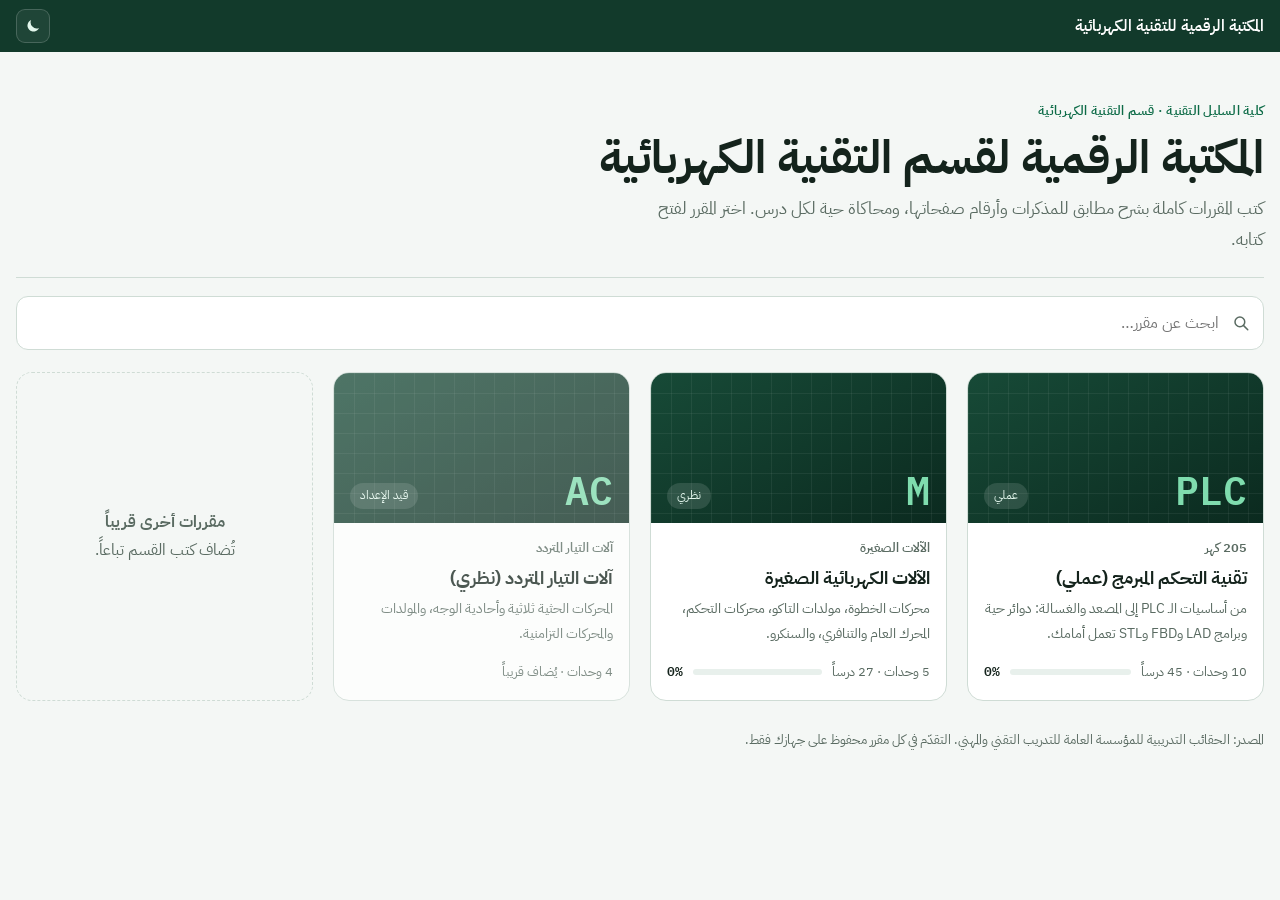
==== commit 8fd18c2d: "عنوان المكتبة أبيض بلا شعار، الوحدات مطوية عند فتح المقرر، حذف عبارة «كما في الكتاب» من عرض المحتوى " ====
--- a/index.html
+++ b/index.html
@@ -39,7 +39,7 @@
 </style>
 </head>
 <body>
-<div class="topbar"><div class="in"><a class="brand" href="./"><svg class="logo" viewBox="0 0 32 32" aria-hidden="true"><rect x="1" y="1" width="30" height="30" rx="8" fill="currentColor" opacity=".14"/><path d="M6 8v16M26 8v16M6 16h5M21 16h5M11 11v10M14 11v10M18 12a4 4 0 0 1 0 8M21 12a4 4 0 0 0 0 8" stroke="currentColor" stroke-width="2.2" fill="none" stroke-linecap="round"/></svg><span>المكتبة الرقمية <em>للتقنية الكهربائية</em></span></a>
+<div class="topbar"><div class="in"><a class="brand" href="./"><span>المكتبة الرقمية للتقنية الكهربائية</span></a>
 <div class="top-actions"><button class="iconbtn" id="themeBtn" aria-label="تبديل الوضع الليلي" title="الوضع الليلي"><svg viewBox="0 0 24 24" aria-hidden="true"><path d="M20 14.5A8 8 0 0 1 9.5 4a8 8 0 1 0 10.5 10.5z" fill="currentColor"/></svg></button></div></div></div>
 <main id="view">
  <header class="lib-head"><div class="eyebrow" id="college"></div><h1 id="dept"></h1><p>كتب المقررات كاملة بشرح مطابق للمذكرات وأرقام صفحاتها، ومحاكاة حية لكل درس. اختر المقرر لفتح كتابه.</p></header>
--- a/shared/book.css
+++ b/shared/book.css
@@ -429,3 +429,7 @@
 .ex-v{font:600 17px var(--mono);color:var(--blue-ink)}
 .katex{font-size:1.08em}
 .katex-display{margin:.4em 0;overflow-x:auto;overflow-y:hidden}
+.katex,.katex-display{direction:ltr;unicode-bidi:isolate}
+.topbar a.tag{text-decoration:none}
+.topbar .brand,.topbar .brand span{color:#fff}
+.topbar .brand em{color:#fff}
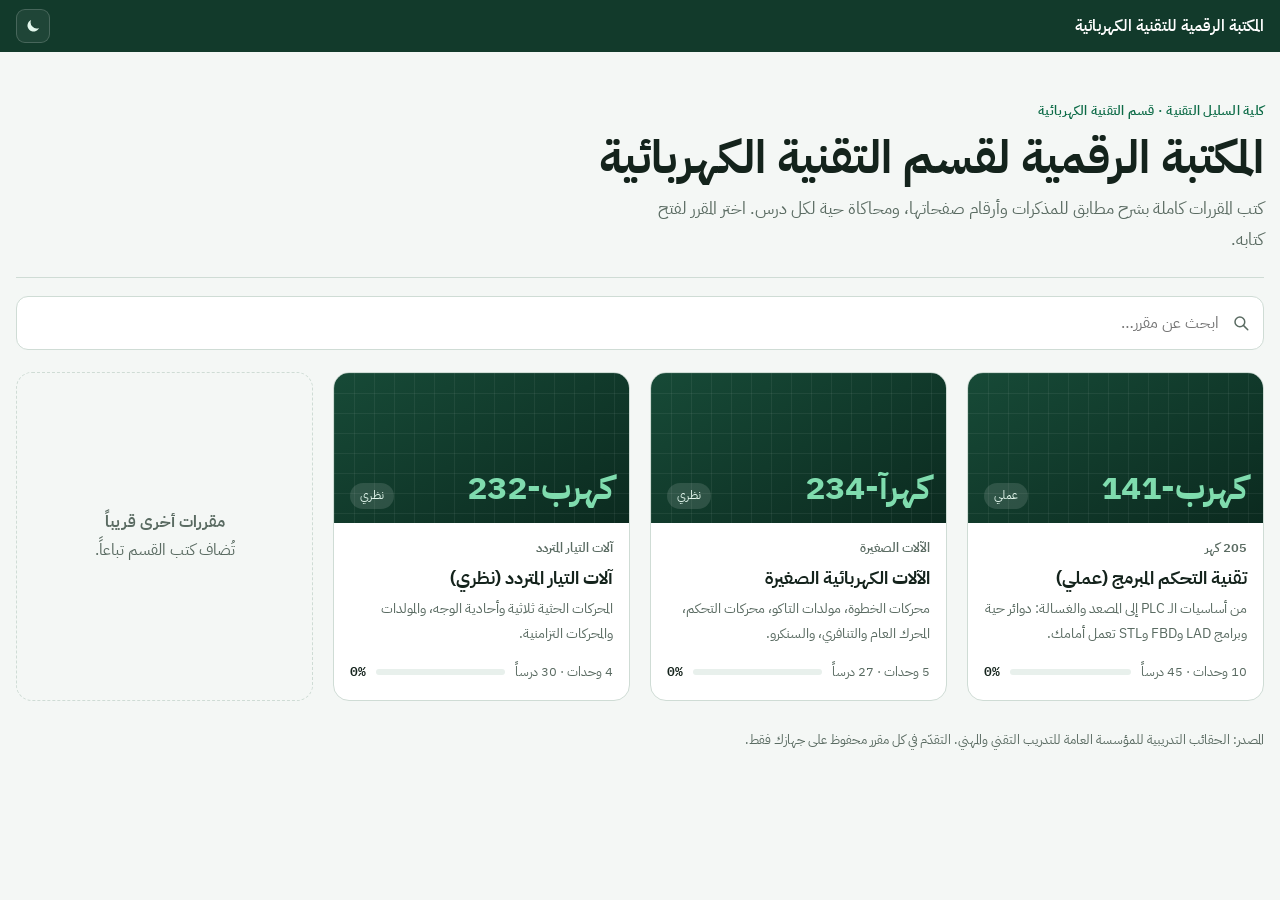
==== commit e929ea3f: "عرض رموز المقررات حسب SC04 في البطاقات ورأس المقرر Co-Authored-By: Claude Opus 5.5 <noreply@anthropi" ====
--- a/index.html
+++ b/index.html
@@ -26,7 +26,7 @@
 .book:focus-visible{outline:3px solid var(--blue);outline-offset:3px}
 .cover2{height:150px;background:linear-gradient(150deg,#174a37,#0B2A1F);position:relative;display:flex;align-items:flex-end;justify-content:space-between;padding:14px 16px;color:#e2f6ec}
 .cover2::after{content:"";position:absolute;inset:0;background-image:linear-gradient(rgba(255,255,255,.06) 1px,transparent 1px),linear-gradient(90deg,rgba(255,255,255,.06) 1px,transparent 1px);background-size:20px 20px;pointer-events:none}
-.cover2 .gl{font:600 40px var(--mono);color:#7fdcae;position:relative;z-index:1;line-height:1}
+.cover2 .gl{font:700 34px var(--font);color:#7fdcae;position:relative;z-index:1;line-height:1.2;white-space:nowrap}
 .cover2 .kind{position:relative;z-index:1;font-size:12px;background:rgba(255,255,255,.12);padding:2px 10px;border-radius:999px}
 .bk-b{padding:14px 16px 16px;display:flex;flex-direction:column;gap:6px;flex:1}
 .bk-b small{color:var(--muted);font-size:12.5px;font-weight:600}
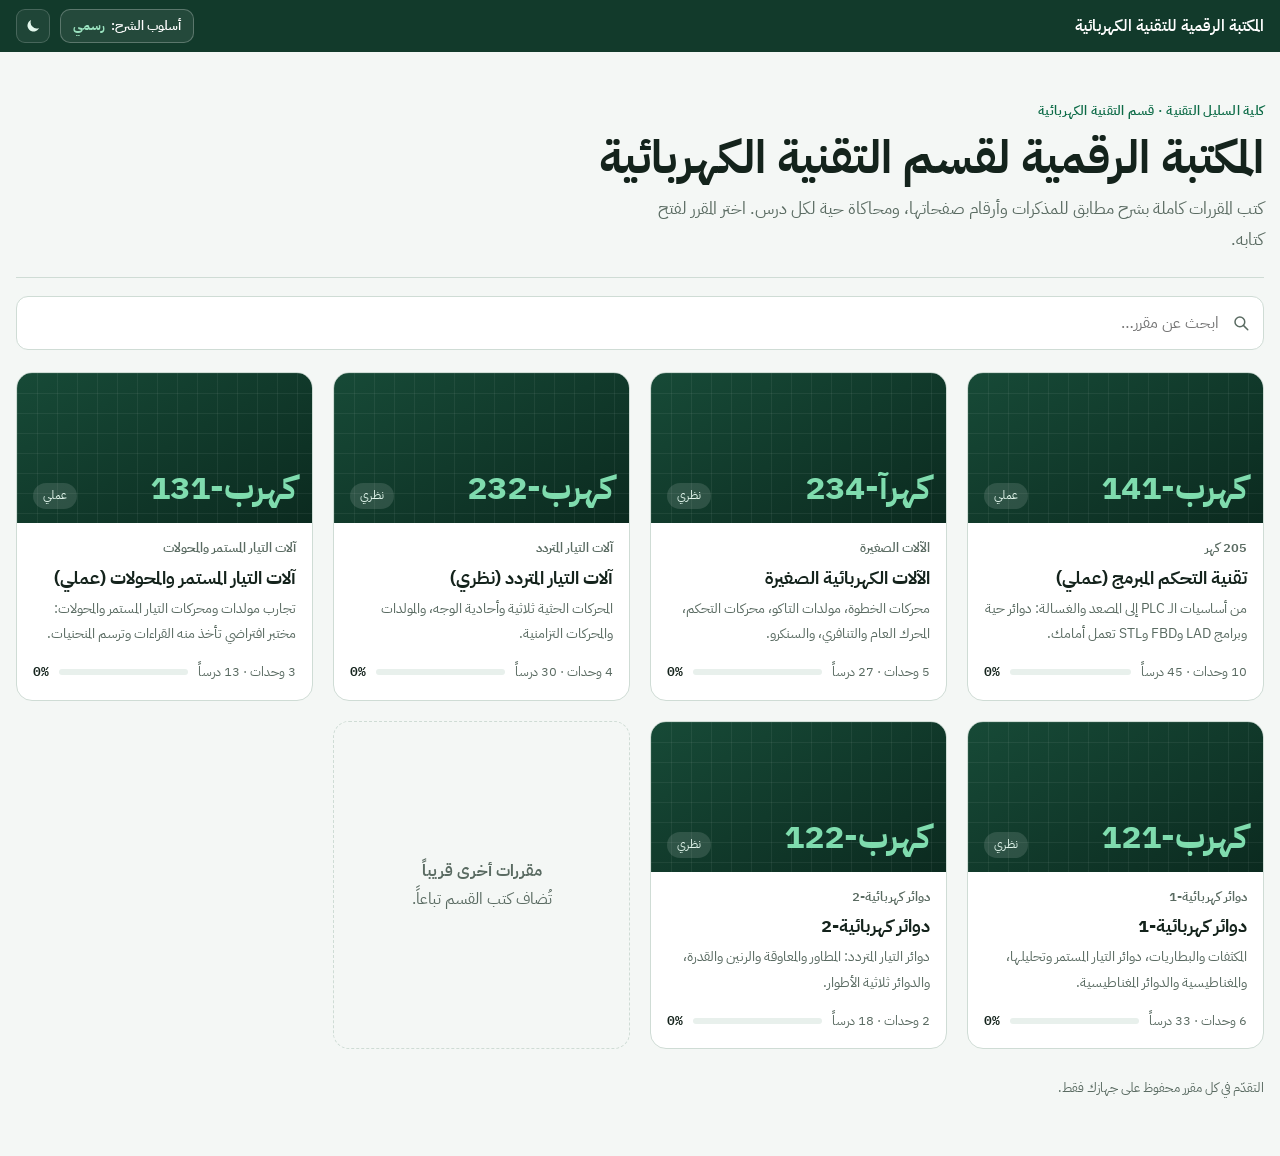
==== commit f875b900: "حذف سطر المصدر من أسفل واجهة المكتبة Co-Authored-By: Claude Opus 5.5 <noreply@anthropic.com> Claude-" ====
--- a/index.html
+++ b/index.html
@@ -45,7 +45,7 @@
  <header class="lib-head"><div class="eyebrow" id="college"></div><h1 id="dept"></h1><p>كتب المقررات كاملة بشرح مطابق للمذكرات وأرقام صفحاتها، ومحاكاة حية لكل درس. اختر المقرر لفتح كتابه.</p></header>
  <div class="search"><svg viewBox="0 0 24 24" aria-hidden="true"><circle cx="10.5" cy="10.5" r="6.5" stroke="currentColor" stroke-width="2" fill="none"/><path d="M15.5 15.5L21 21" stroke="currentColor" stroke-width="2" stroke-linecap="round"/></svg><input id="q" type="search" placeholder="ابحث عن مقرر…" aria-label="ابحث عن مقرر"></div>
  <div class="shelf" id="shelf"></div>
- <p class="src">المصدر: الحقائب التدريبية للمؤسسة العامة للتدريب التقني والمهني. التقدّم في كل مقرر محفوظ على جهازك فقط.</p>
+ <p class="src">التقدّم في كل مقرر محفوظ على جهازك فقط.</p>
 </main>
 <script src="library.js"></script>
 <script>
--- a/shared/book.css
+++ b/shared/book.css
@@ -433,3 +433,146 @@
 .topbar a.tag{text-decoration:none}
 .topbar .brand,.topbar .brand span{color:#fff}
 .topbar .brand em{color:#fff}
+
+/* قيم المدرب */
+.tp{border:1px dashed var(--line);border-radius:12px;padding:10px 12px;margin:0 0 12px;background:var(--surface-2)}
+.tp-head{display:flex;flex-wrap:wrap;align-items:center;gap:8px 10px}
+.tp-lbl{font-weight:700;font-size:14px}
+.tp-reset{margin-inline-start:auto;font-size:13px}
+.tp-grid{display:grid;grid-template-columns:repeat(auto-fill,minmax(190px,1fr));gap:8px 12px;margin-top:10px}
+.tp-f{display:flex;flex-direction:column;gap:4px;font-size:13px;color:var(--muted)}
+.tp-f i{font-style:normal}
+.tp-f input{font:600 15px var(--mono);direction:ltr;text-align:left;padding:7px 9px;border:1px solid var(--line);border-radius:8px;background:var(--surface);color:var(--fg);width:100%;box-sizing:border-box}
+.tp-note{margin:8px 0 0;font-size:12.5px;color:var(--muted)}
+.tp-rng{font-size:11.5px;color:var(--muted)}
+.tp-err{font-size:12.5px;color:var(--stop);background:var(--stop-soft);border-radius:6px;padding:4px 7px;line-height:1.5}
+
+/* ═════════ أسلوب «المحطات» لتبويب الشرح ═════════ */
+:root{--art-bg:#F3E8D8;--art-cap:#5f665c;
+ --tg-book:#0d6b47;--tg-book-bg:#dcf1e6;--tg-tip:#4b44b0;--tg-tip-bg:#ebe9fb;--tg-tip-line:#d6d2f6;
+ --tg-add:#8a5a00;--tg-add-bg:#fbedcc;--tg-add-line:#f1dcaa;--tg-try:#b4472f;--tg-try-bg:#fbe3da;--tg-watch:#a12a22;--tg-watch-bg:#f9e0dd}
+@media (prefers-color-scheme: dark){:root:not([data-theme="light"]){--art-bg:#E8DFCF;--art-cap:#5f665c;
+ --tg-book:#8adfb7;--tg-book-bg:#143528;--tg-tip:#bdb7ff;--tg-tip-bg:#22213d;--tg-tip-line:#34325c;
+ --tg-add:#f3c66b;--tg-add-bg:#33290f;--tg-add-line:#4a3c17;--tg-try:#f59a80;--tg-try-bg:#3a2119;--tg-watch:#f0857c;--tg-watch-bg:#3e1d1b}}
+:root[data-theme="dark"]{--art-bg:#E8DFCF;--art-cap:#5f665c;
+ --tg-book:#8adfb7;--tg-book-bg:#143528;--tg-tip:#bdb7ff;--tg-tip-bg:#22213d;--tg-tip-line:#34325c;
+ --tg-add:#f3c66b;--tg-add-bg:#33290f;--tg-add-line:#4a3c17;--tg-try:#f59a80;--tg-try-bg:#3a2119;--tg-watch:#f0857c;--tg-watch-bg:#3e1d1b}
+
+.theory.stations{max-width:1000px}
+.tg{display:inline-flex;align-items:center;gap:6px;font-size:12px;font-weight:600;padding:2px 10px;border-radius:999px;white-space:nowrap}
+.tg::before{content:"";width:6px;height:6px;border-radius:50%;background:currentColor}
+.t-book{color:var(--tg-book);background:var(--tg-book-bg)}
+.t-tip{color:var(--tg-tip);background:var(--tg-tip-bg)}
+.t-add{color:var(--tg-add);background:var(--tg-add-bg)}
+.t-try{color:var(--tg-try);background:var(--tg-try-bg)}
+.t-watch{color:var(--tg-watch);background:var(--tg-watch-bg)}
+
+.legend{background:var(--surface);border:1px solid var(--line);border-radius:16px;padding:14px 16px;margin-top:18px}
+.legend>b{display:block;font-size:15px;margin-bottom:10px}
+.legend .lg{display:grid;grid-template-columns:repeat(4,minmax(0,1fr));gap:10px}
+.legend .lg div{font-size:13px;color:var(--muted);line-height:1.6}
+.legend .lg .tg{margin-bottom:4px}
+@media (max-width:760px){.legend .lg{grid-template-columns:1fr 1fr}}
+
+.stmap{display:flex;gap:8px;overflow-x:auto;margin-top:12px;padding-bottom:4px;scrollbar-width:none}
+.stmap::-webkit-scrollbar{display:none}
+.stmap button{flex:none;display:flex;gap:8px;align-items:center;font:inherit;font-size:13.5px;background:var(--surface);border:1px solid var(--line);border-radius:999px;padding:5px 6px;padding-inline-end:14px;color:var(--fg);cursor:pointer}
+.stmap button:hover{border-color:var(--blue)}
+.stmap i{font-style:normal;width:24px;height:24px;border-radius:50%;background:var(--blue);color:#fff;display:grid;place-items:center;font-family:var(--mono);font-size:13px}
+
+.st{margin-top:46px;padding-top:30px;border-top:1px solid var(--line);scroll-margin-top:70px}
+.st-h{display:flex;gap:16px;align-items:flex-start}
+.st-n{font-family:var(--mono);font-size:58px;line-height:.85;font-weight:600;color:var(--blue)}
+.st-h small{display:block;color:var(--blue-ink);font-weight:600;font-size:13px}
+.st-h h2{font-size:clamp(22px,3vw,30px);font-weight:700;margin-top:2px}
+.st-q{color:var(--muted);font-size:16.5px;margin-top:6px}
+.st-hero{display:grid;grid-template-columns:minmax(0,1fr) minmax(250px,340px);gap:28px;align-items:center;margin-top:18px}
+.st-hero>div>.sb:first-child{margin-top:0}
+.st-art{margin:0;background:var(--art-bg);border-radius:22px;padding:12px}
+.st-art svg{width:100%;height:auto;display:block}
+.st-art figcaption{font-size:12.5px;color:var(--art-cap);text-align:center;margin-top:6px;line-height:1.6}
+@media (max-width:860px){.st-hero{grid-template-columns:1fr;gap:16px}.st-art{order:-1;max-width:400px;margin-inline:auto;width:100%}.st-n{font-size:44px}}
+
+.sb{margin-top:16px;border-radius:16px;padding:14px 16px}
+.sb-h{display:flex;gap:8px;align-items:center;flex-wrap:wrap;margin-bottom:8px;font-size:14.5px}
+.sb .prose{max-width:none}
+.sb-book{padding:2px 0;padding-inline-start:16px;border-radius:0;border-inline-start:3px solid color-mix(in srgb,var(--tg-book) 45%,transparent)}
+.sb-book .prose p{line-height:1.95}
+.sb-tip{background:var(--tg-tip-bg);border:1px solid var(--tg-tip-line)}
+.sb-add{background:var(--tg-add-bg);border:1px solid var(--tg-add-line)}
+.sb-try{background:var(--surface);border:1px solid var(--line);box-shadow:0 1px 2px rgba(60,40,10,.05)}
+.sb-watch{background:var(--tg-watch-bg);border:1px solid color-mix(in srgb,var(--tg-watch) 25%,transparent)}
+
+.eq{display:grid;grid-template-columns:minmax(0,1fr) auto;align-items:center;gap:10px;margin:12px 0;padding:4px 14px;background:var(--surface);border:1px solid var(--line);border-radius:12px}
+.eq .katex-display{margin:.5em 0}
+.eqno{font-family:var(--mono);font-size:13px;color:var(--blue-ink);background:var(--blue-soft);padding:2px 9px;border-radius:999px;direction:ltr;unicode-bidi:isolate}
+
+.pd-q{font-weight:600;font-size:16px;margin-bottom:10px}
+.pd-o{display:grid;gap:8px}
+.pd-o button{font:inherit;text-align:start;padding:10px 14px;border-radius:12px;border:1.5px solid var(--line);background:var(--bg);cursor:pointer;color:var(--fg);line-height:1.6}
+.pd-o button:hover:not(:disabled){border-color:var(--blue)}
+.pd-o button:disabled{cursor:default}
+.pd-o button.ok{border-color:var(--on);background:var(--on-soft)}
+.pd-o button.no{border-color:var(--stop);background:var(--stop-soft)}
+.pd-o button.dim{opacity:.55}
+.pd-fb{margin-top:10px;font-size:14.5px;line-height:1.8}
+.pd-fb[hidden]{display:none}
+.pd-fb .btn{margin-inline-start:6px}
+
+.chain{display:flex;flex-wrap:wrap;gap:6px 4px;align-items:center}
+.chain .ck{padding:7px 12px;border-radius:12px;background:var(--bg);border:1.5px solid var(--line);font-size:14px;transition:background .3s,border-color .3s}
+.chain .ck.on{background:var(--live-soft);border-color:var(--live)}
+.chain .ck.end.on{background:var(--on-soft);border-color:var(--on)}
+.chain .ar{color:var(--muted);padding-inline:2px}
+.w-row{display:flex;flex-wrap:wrap;gap:8px 10px;align-items:center;margin-top:12px}
+.w-l{font-size:13px;color:var(--muted)}
+.btn.pri{background:var(--blue);border-color:var(--blue);color:#fff}
+.mseg{display:inline-flex;border:1px solid var(--line);border-radius:10px;overflow:hidden}
+.mseg button{font:inherit;font-size:13.5px;padding:5px 12px;border:0;background:var(--surface);color:var(--fg);cursor:pointer;font-family:var(--mono)}
+.mseg button+button{border-inline-start:1px solid var(--line)}
+.mseg button[aria-pressed="true"]{background:var(--blue);color:#fff}
+.w-sl{display:block;margin-top:14px;font-size:14px}
+.w-sl input{width:100%;accent-color:var(--blue);margin-top:6px}
+.spd{margin-top:14px}
+.spd-bar{display:flex;height:16px;border-radius:99px;overflow:hidden;background:var(--surface-2)}
+.spd-bar i{display:block;height:100%;transition:width .2s}
+.spd-n{background:var(--blue)}.spd-gap{background:#F2C14E}
+.spd-ax{display:flex;justify-content:space-between;font-family:var(--mono);font-size:12px;color:var(--muted);margin-top:4px}
+.w-facts{display:grid;grid-template-columns:repeat(4,minmax(0,1fr));gap:8px;margin-top:12px}
+.w-facts div{background:var(--surface-2);border-radius:12px;padding:8px 10px}
+.w-facts span{display:block;font-size:12px;color:var(--muted)}
+.w-facts b{display:block;font-family:var(--mono);font-size:17px;direction:ltr;text-align:end}
+@media (max-width:620px){.w-facts{grid-template-columns:1fr 1fr}}
+
+.exl{display:grid;gap:10px}
+.exc{background:var(--surface);border:1px solid var(--line);border-radius:14px;padding:12px 14px}
+.exc header{display:flex;gap:8px;align-items:center;font-weight:700}
+.exc .kv-row{display:flex;flex-wrap:wrap;gap:6px 8px;align-items:center;margin-top:8px;font-size:14px}
+.exc .kv-row>small{color:var(--muted);min-width:52px}
+.kv{background:var(--surface-2);border-radius:8px;padding:2px 8px}
+.kv.res{background:var(--blue-soft)}
+.recap ol{margin:4px 0 0;padding-inline-start:22px}
+.recap li{margin:6px 0;line-height:1.8}
+
+.spin{transform-box:view-box;transform-origin:180px 150px;animation:spin linear infinite}
+.spin-f{animation-duration:4s}.spin-r{animation-duration:4.8s}
+@keyframes spin{to{transform:rotate(360deg)}}
+@media (prefers-reduced-motion:reduce){.spin{animation:none}}
+
+/* أسماء أجزاء الرسمة عند مرور المؤشر أو اللمس */
+.st-art{position:relative}
+.st-art [data-tip]{cursor:help;transition:filter .15s}
+.st-art [data-tip]:hover,.st-art [data-tip].tip-on{filter:brightness(1.18) drop-shadow(0 0 3px rgba(255,255,255,.9))}
+.art-tip{position:absolute;z-index:5;max-width:240px;background:#1f3b32;color:#fff;font-size:13px;line-height:1.7;padding:7px 11px;border-radius:10px;box-shadow:0 6px 18px rgba(0,0,0,.18);pointer-events:none}
+.art-tip[hidden]{display:none}
+.st-art svg text{pointer-events:none}
+.st-art rect[fill="transparent"]:hover,.st-art rect[fill="transparent"].tip-on{fill:rgba(18,133,90,.14)}
+/* خلفية «المحطات» الكريمية (الوضع النهاري فقط) — تُفعَّل عند اختيار أسلوب المحطات */
+@media (prefers-color-scheme: light){:root[data-style="stations"]:not([data-theme="dark"]){--bg:#FAF5EC;--surface:#FFFDF8;--surface-2:#EEF0E5;--muted:#5f665c;--line:#E4DBCB}}
+:root[data-style="stations"][data-theme="light"]{--bg:#FAF5EC;--surface:#FFFDF8;--surface-2:#EEF0E5;--muted:#5f665c;--line:#E4DBCB}
+/* زر اختيار أسلوب الشرح في الشريط العلوي */
+.stylebtn{font:inherit;font-size:13px;font-weight:600;display:inline-flex;align-items:center;gap:6px;height:34px;padding:0 12px;border-radius:10px;border:1px solid rgba(255,255,255,.25);background:rgba(255,255,255,.08);color:#fff;cursor:pointer;white-space:nowrap}
+.stylebtn:hover{background:rgba(255,255,255,.16)}
+.stylebtn b{font-weight:700;color:#9be3c0}
+.st-missing{margin:0 0 14px;padding:10px 14px;border-radius:12px;background:var(--surface-2);color:var(--muted);font-size:14px}
+@media (max-width:600px){.stylebtn .sl{display:none}.stylebtn{padding:0 10px}.topbar .brand span{font-size:13.5px}}
